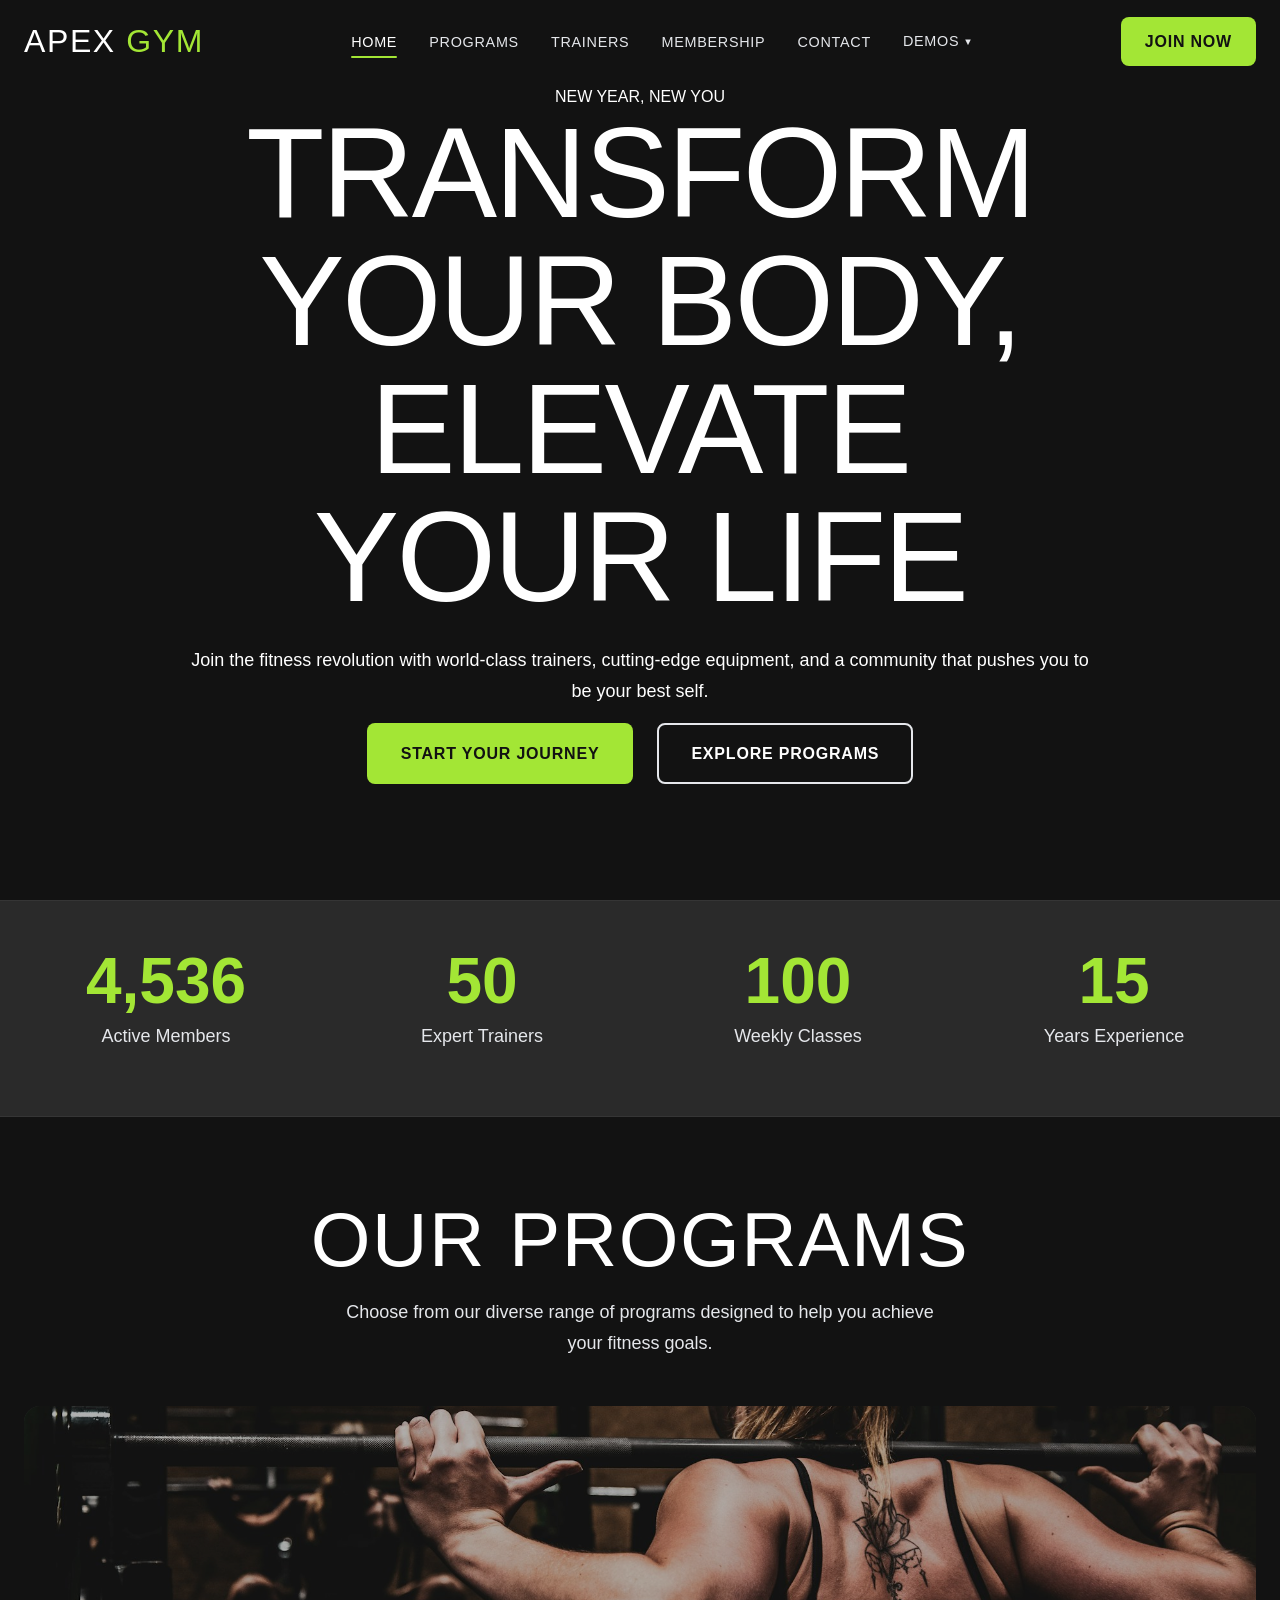
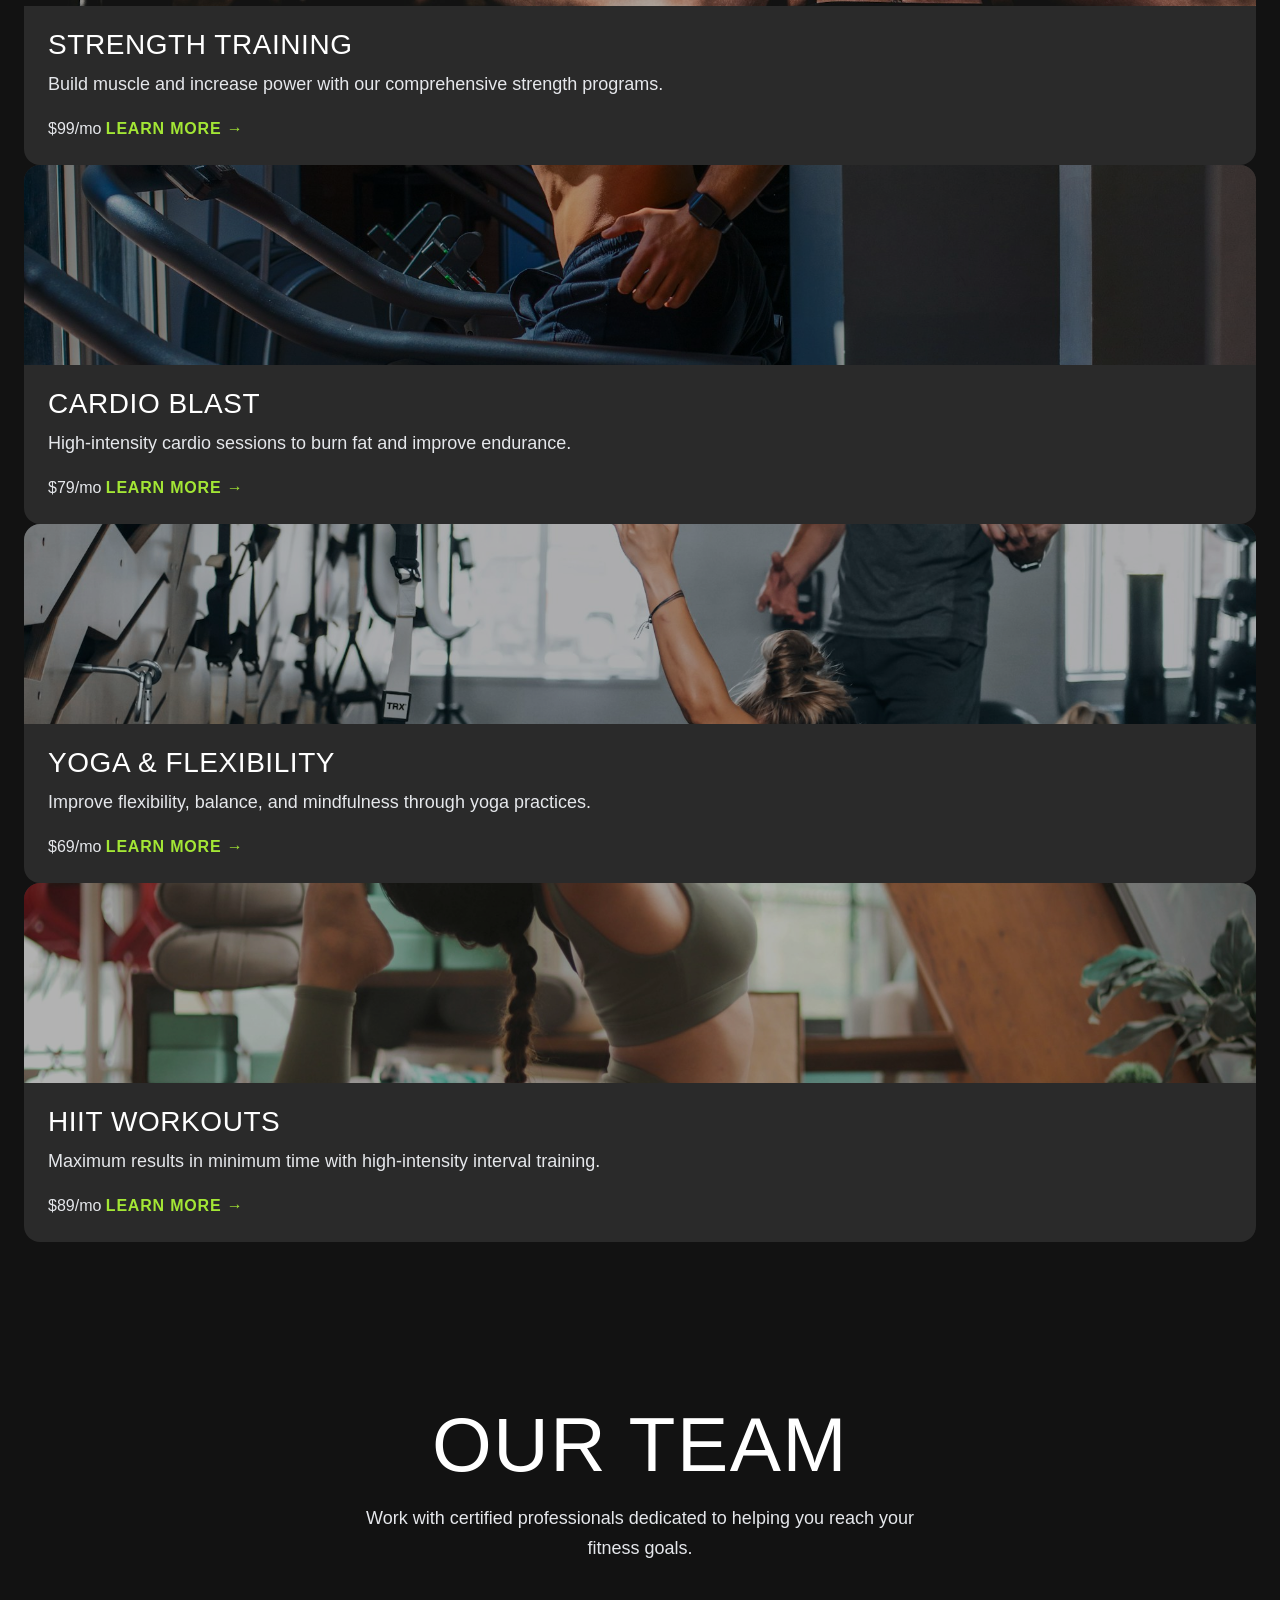
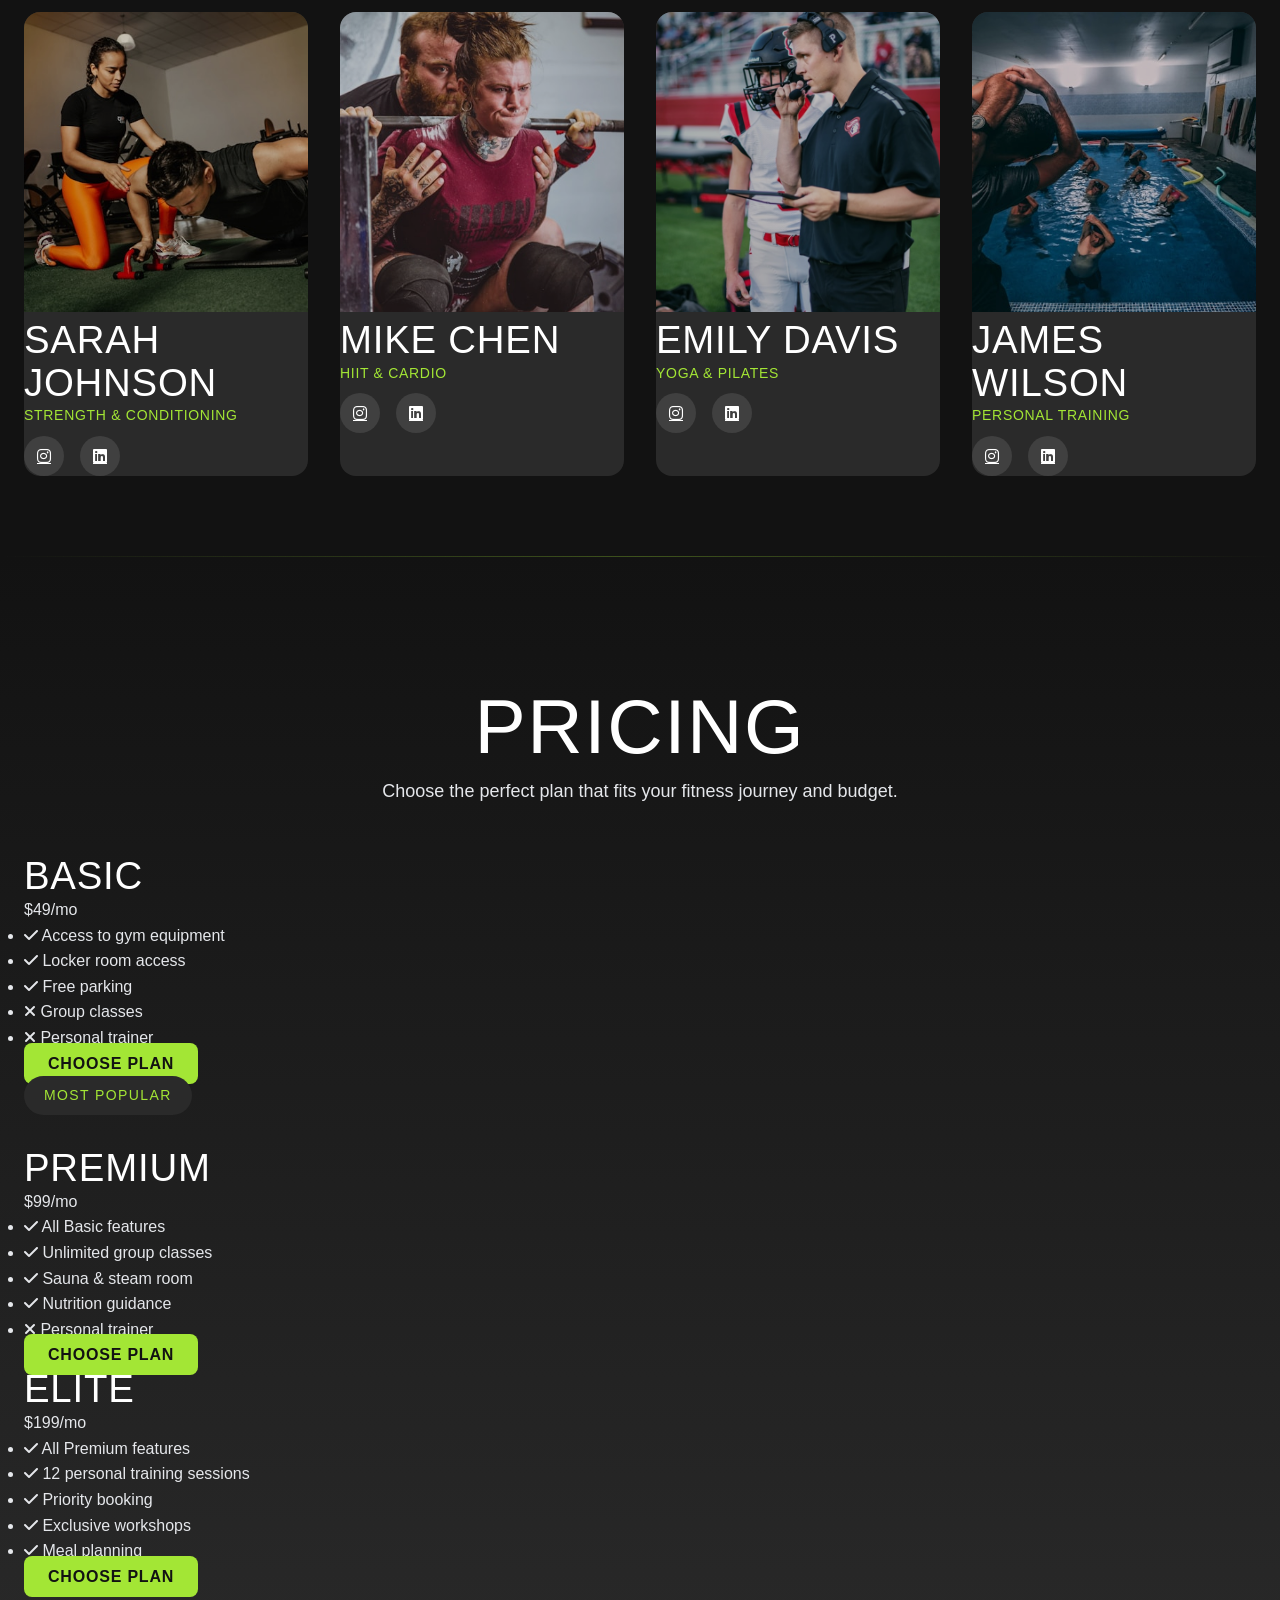
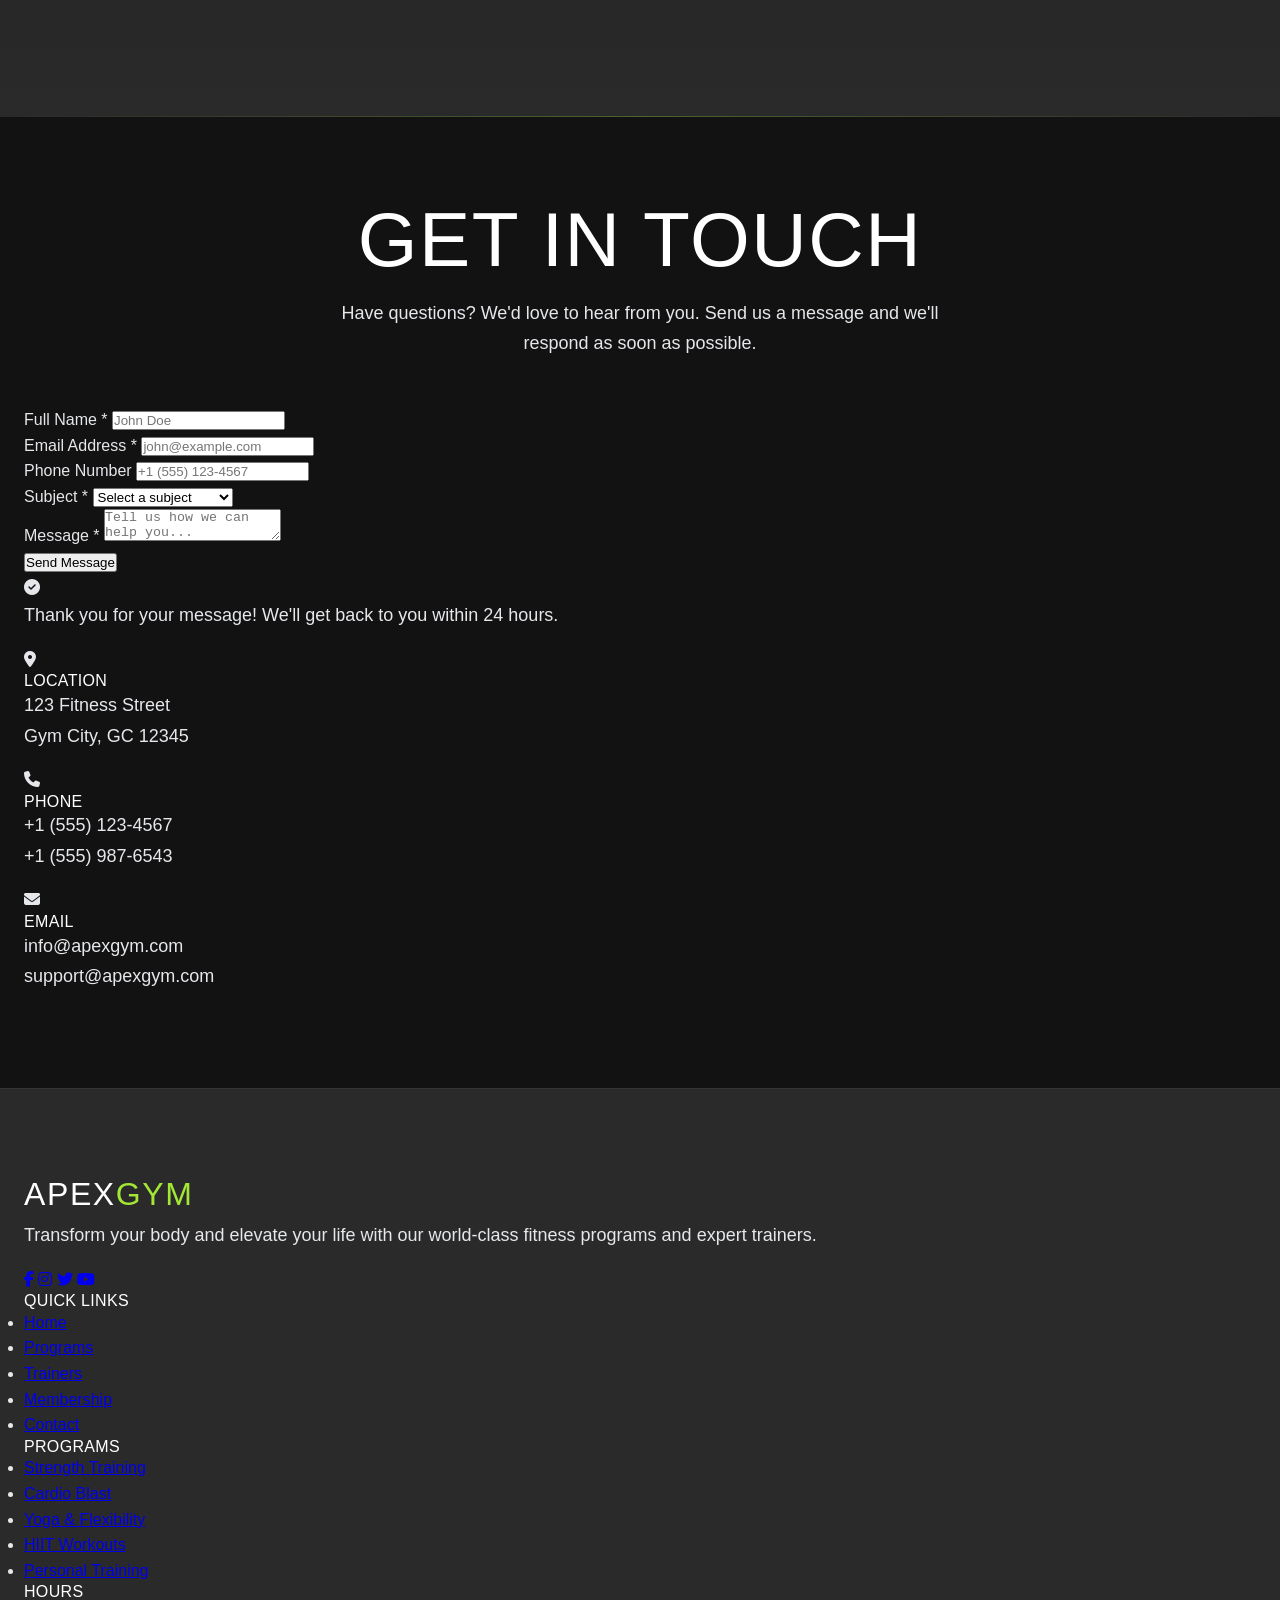
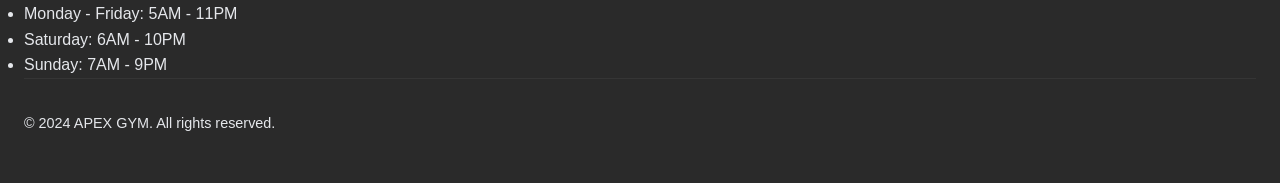
==== demos/v2.html @ 938b1e1d "first commit" ====
<!DOCTYPE html>
<html lang="en">
<head>
    <meta charset="UTF-8">
    <meta name="viewport" content="width=device-width, initial-scale=1.0">
    <title>APEX GYM | Modern Editorial Redesign</title>
    <meta name="description" content="Demo V2 - Complete visual and functional overhaul with modern design, responsive layout, and contact form.">
    <meta name="theme-color" content="#0A0A0A">
    <link rel="preconnect" href="https://fonts.googleapis.com">
    <link rel="preconnect" href="https://fonts.gstatic.com" crossorigin>
    <link href="https://fonts.googleapis.com/css2?family=Poppins:wght@300;400;500;600;700;800&family=Inter:wght@300;400;500;600;700&display=swap" rel="stylesheet">
    <!-- Font Awesome Icons -->
    <link rel="stylesheet" href="https://cdnjs.cloudflare.com/ajax/libs/font-awesome/6.4.0/css/all.min.css">
    <!-- Preload critical CSS -->
    <link rel="preload" href="../css/globals.css" as="style">
    <link rel="preload" href="../css/layout.css" as="style">
    <link rel="preload" href="css/v2.css" as="style">
    <!-- CSS -->
    <link rel="stylesheet" href="../css/globals.css">
    <link rel="stylesheet" href="../css/animations.css">
    <link rel="stylesheet" href="../css/layout.css">
    <link rel="stylesheet" href="../css/hero.css">
    <link rel="stylesheet" href="../css/stats.css">
    <link rel="stylesheet" href="../css/programs.css">
    <link rel="stylesheet" href="../css/membership.css">
    <link rel="stylesheet" href="../css/trainers.css">
    <link rel="stylesheet" href="../css/testimonials.css">
    <link rel="stylesheet" href="../css/transformation.css">
    <link rel="stylesheet" href="../css/schedule.css">
    <link rel="stylesheet" href="../css/faq.css">
    <link rel="stylesheet" href="../css/gallery.css">
    <link rel="stylesheet" href="../css/cta.css">
    <link rel="stylesheet" href="css/v2.css">
    <link rel="icon" type="image/x-icon" href="../images/favicon.ico">
</head>
<body data-theme="v2">
    <!-- Navigation -->
    <nav class="navbar">
        <div class="container">
            <a href="../index.html" class="logo">APEX <span>GYM</span></a>
            <ul class="nav-links">
                <li><a href="#home" class="active">Home</a></li>
                <li><a href="#programs">Programs</a></li>
                <li><a href="#trainers">Trainers</a></li>
                <li><a href="#membership">Membership</a></li>
                <li><a href="#contact">Contact</a></li>
                <li class="dropdown">
                    <a href="#" class="dropdown-toggle">Demos <span class="arrow">▼</span></a>
                    <div class="dropdown-menu">
                        <a href="../index.html">Demo V1 <small>Default Dark</small></a>
                        <a href="v2.html">Demo V2 <small>Minimal Editorial</small></a>
                        <a href="v3.html">Demo V3 <small>Teal Wellness</small></a>
                        <a href="v4.html">Demo V4 <small>Magazine Layout</small></a>
                    </div>
                </li>
            </ul>
            <a href="#membership" class="cta-button">Join Now</a>
            <button class="hamburger" aria-label="Toggle menu">
                <span></span>
                <span></span>
                <span></span>
            </button>
        </div>
    </nav>

    <!-- Mobile Overlay Menu -->
    <div class="mobile-menu">
        <div class="mobile-menu-content">
            <a href="../index.html" class="logo">APEX <span>GYM</span></a>
            <ul>
                <li><a href="#home">Home</a></li>
                <li><a href="#programs">Programs</a></li>
                <li><a href="#trainers">Trainers</a></li>
                <li><a href="#membership">Membership</a></li>
                <li><a href="#contact">Contact</a></li>
                <li><a href="../index.html">Demo V1</a></li>
                <li><a href="v3.html">Demo V3</a></li>
                <li><a href="v4.html">Demo V4</a></li>
            </ul>
            <a href="#membership" class="cta-button">Join Now</a>
        </div>
    </div>

    <main>
        <!-- Hero Section -->
        <section id="home" class="hero section-padding" data-theme="v2">
            <div class="container">
                <div class="hero-content" data-theme="v2">
                    <span class="hero-badge">NEW YEAR, NEW YOU</span>
                    <h1 class="hero-title" data-theme="v2">Transform Your Body,<br>Elevate Your Life</h1>
                    <p>Join the fitness revolution with world-class trainers, cutting-edge equipment, and a community that pushes you to be your best self.</p>
                    <div class="hero-cta">
                        <a href="#membership" class="btn btn-primary">Start Your Journey</a>
                        <a href="#programs" class="btn btn-secondary">Explore Programs</a>
                    </div>
                </div>
            </div>
        </section>

        <!-- Stats Section -->
        <section class="stats section-padding" data-theme="v2">
            <div class="container">
                <div class="stats-grid" data-theme="v2">
                    <div class="stat-card" data-theme="v2">
                        <div class="stat-number" data-theme="v2" data-count="5000">0</div>
                        <p>Active Members</p>
                    </div>
                    <div class="stat-card" data-theme="v2">
                        <div class="stat-number" data-theme="v2" data-count="50">0</div>
                        <p>Expert Trainers</p>
                    </div>
                    <div class="stat-card" data-theme="v2">
                        <div class="stat-number" data-theme="v2" data-count="100">0</div>
                        <p>Weekly Classes</p>
                    </div>
                    <div class="stat-card" data-theme="v2">
                        <div class="stat-number" data-theme="v2" data-count="15">0</div>
                        <p>Years Experience</p>
                    </div>
                </div>
            </div>
        </section>

        <!-- Programs Section -->
        <section id="programs" class="programs section-padding">
            <div class="container">
                <h2 class="section-title reveal">OUR PROGRAMS</h2>
                <p class="section-subtitle reveal">Choose from our diverse range of programs designed to help you achieve your fitness goals.</p>
                <div class="programs-grid grid-4">
                    <div class="program-card" data-theme="v2">
                        <img src="../images/programs/program-1.jpg" alt="Strength Training" class="program-image" data-theme="v2" loading="lazy">
                        <div class="program-content" data-theme="v2">
                            <h3 class="program-title" data-theme="v2">Strength Training</h3>
                            <p>Build muscle and increase power with our comprehensive strength programs.</p>
                            <span class="program-price" data-theme="v2">$99/mo</span>
                            <a href="#" class="program-cta">Learn More →</a>
                        </div>
                    </div>
                    <div class="program-card" data-theme="v2">
                        <img src="../images/programs/program-2.jpg" alt="Cardio Blast" class="program-image" data-theme="v2" loading="lazy">
                        <div class="program-content" data-theme="v2">
                            <h3 class="program-title" data-theme="v2">Cardio Blast</h3>
                            <p>High-intensity cardio sessions to burn fat and improve endurance.</p>
                            <span class="program-price" data-theme="v2">$79/mo</span>
                            <a href="#" class="program-cta">Learn More →</a>
                        </div>
                    </div>
                    <div class="program-card" data-theme="v2">
                        <img src="../images/programs/program-3.jpg" alt="Yoga & Flexibility" class="program-image" data-theme="v2" loading="lazy">
                        <div class="program-content" data-theme="v2">
                            <h3 class="program-title" data-theme="v2">Yoga & Flexibility</h3>
                            <p>Improve flexibility, balance, and mindfulness through yoga practices.</p>
                            <span class="program-price" data-theme="v2">$69/mo</span>
                            <a href="#" class="program-cta">Learn More →</a>
                        </div>
                    </div>
                    <div class="program-card" data-theme="v2">
                        <img src="../images/programs/program-4.jpg" alt="HIIT Workouts" class="program-image" data-theme="v2" loading="lazy">
                        <div class="program-content" data-theme="v2">
                            <h3 class="program-title" data-theme="v2">HIIT Workouts</h3>
                            <p>Maximum results in minimum time with high-intensity interval training.</p>
                            <span class="program-price" data-theme="v2">$89/mo</span>
                            <a href="#" class="program-cta">Learn More →</a>
                        </div>
                    </div>
                </div>
            </div>
        </section>

        <!-- Trainers Section -->
        <section id="trainers" class="trainers section-padding">
            <div class="container">
                <h2 class="section-title reveal">OUR TEAM</h2>
                <p class="section-subtitle reveal">Work with certified professionals dedicated to helping you reach your fitness goals.</p>
                <div class="trainers-grid grid-4">
                    <div class="trainer-card">
                        <img src="../images/trainers/trainer-1.jpg" alt="Sarah Johnson" class="trainer-image" loading="lazy">
                        <div class="trainer-info">
                            <h3>Sarah Johnson</h3>
                            <p class="trainer-specialty">Strength & Conditioning</p>
                            <div class="trainer-social">
                                <a href="#" aria-label="Instagram"><i class="fab fa-instagram"></i></a>
                                <a href="#" aria-label="LinkedIn"><i class="fab fa-linkedin"></i></a>
                            </div>
                        </div>
                    </div>
                    <div class="trainer-card">
                        <img src="../images/trainers/trainer-2.jpg" alt="Mike Chen" class="trainer-image" loading="lazy">
                        <div class="trainer-info">
                            <h3>Mike Chen</h3>
                            <p class="trainer-specialty">HIIT & Cardio</p>
                            <div class="trainer-social">
                                <a href="#" aria-label="Instagram"><i class="fab fa-instagram"></i></a>
                                <a href="#" aria-label="LinkedIn"><i class="fab fa-linkedin"></i></a>
                            </div>
                        </div>
                    </div>
                    <div class="trainer-card">
                        <img src="../images/trainers/trainer-3.jpg" alt="Emily Davis" class="trainer-image" loading="lazy">
                        <div class="trainer-info">
                            <h3>Emily Davis</h3>
                            <p class="trainer-specialty">Yoga & Pilates</p>
                            <div class="trainer-social">
                                <a href="#" aria-label="Instagram"><i class="fab fa-instagram"></i></a>
                                <a href="#" aria-label="LinkedIn"><i class="fab fa-linkedin"></i></a>
                            </div>
                        </div>
                    </div>
                    <div class="trainer-card">
                        <img src="../images/trainers/trainer-4.jpg" alt="James Wilson" class="trainer-image" loading="lazy">
                        <div class="trainer-info">
                            <h3>James Wilson</h3>
                            <p class="trainer-specialty">Personal Training</p>
                            <div class="trainer-social">
                                <a href="#" aria-label="Instagram"><i class="fab fa-instagram"></i></a>
                                <a href="#" aria-label="LinkedIn"><i class="fab fa-linkedin"></i></a>
                            </div>
                        </div>
                    </div>
                </div>
            </div>
        </section>

        <!-- Membership Section -->
        <section id="membership" class="membership section-padding">
            <div class="container">
                <h2 class="section-title reveal">PRICING</h2>
                <p class="section-subtitle reveal">Choose the perfect plan that fits your fitness journey and budget.</p>
                <div class="membership-grid grid-3">
                    <div class="membership-card">
                        <h3>Basic</h3>
                        <div class="price">$49<span>/mo</span></div>
                        <ul class="features">
                            <li><i class="fas fa-check"></i> Access to gym equipment</li>
                            <li><i class="fas fa-check"></i> Locker room access</li>
                            <li><i class="fas fa-check"></i> Free parking</li>
                            <li><i class="fas fa-times"></i> Group classes</li>
                            <li><i class="fas fa-times"></i> Personal trainer</li>
                        </ul>
                        <a href="#" class="cta-button">Choose Plan</a>
                    </div>
                    <div class="membership-card featured">
                        <div class="badge">Most Popular</div>
                        <h3>Premium</h3>
                        <div class="price">$99<span>/mo</span></div>
                        <ul class="features">
                            <li><i class="fas fa-check"></i> All Basic features</li>
                            <li><i class="fas fa-check"></i> Unlimited group classes</li>
                            <li><i class="fas fa-check"></i> Sauna & steam room</li>
                            <li><i class="fas fa-check"></i> Nutrition guidance</li>
                            <li><i class="fas fa-times"></i> Personal trainer</li>
                        </ul>
                        <a href="#" class="cta-button primary">Choose Plan</a>
                    </div>
                    <div class="membership-card">
                        <h3>Elite</h3>
                        <div class="price">$199<span>/mo</span></div>
                        <ul class="features">
                            <li><i class="fas fa-check"></i> All Premium features</li>
                            <li><i class="fas fa-check"></i> 12 personal training sessions</li>
                            <li><i class="fas fa-check"></i> Priority booking</li>
                            <li><i class="fas fa-check"></i> Exclusive workshops</li>
                            <li><i class="fas fa-check"></i> Meal planning</li>
                        </ul>
                        <a href="#" class="cta-button">Choose Plan</a>
                    </div>
                </div>
            </div>
        </section>

        <!-- Contact Section -->
        <section id="contact" class="contact-section">
            <div class="container">
                <div class="contact-container">
                    <h2 class="section-title reveal">GET IN TOUCH</h2>
                    <p class="section-subtitle reveal">Have questions? We'd love to hear from you. Send us a message and we'll respond as soon as possible.</p>
                    <form class="contact-form" id="contactForm">
                        <div class="form-group">
                            <label for="name" class="form-label">Full Name *</label>
                            <input type="text" id="name" name="name" class="form-input" placeholder="John Doe" required>
                        </div>
                        <div class="form-group">
                            <label for="email" class="form-label">Email Address *</label>
                            <input type="email" id="email" name="email" class="form-input" placeholder="john@example.com" required>
                        </div>
                        <div class="form-group">
                            <label for="phone" class="form-label">Phone Number</label>
                            <input type="tel" id="phone" name="phone" class="form-input" placeholder="+1 (555) 123-4567">
                        </div>
                        <div class="form-group">
                            <label for="subject" class="form-label">Subject *</label>
                            <select id="subject" name="subject" class="form-input" required>
                                <option value="">Select a subject</option>
                                <option value="membership">Membership Inquiry</option>
                                <option value="training">Personal Training</option>
                                <option value="classes">Group Classes</option>
                                <option value="general">General Question</option>
                            </select>
                        </div>
                        <div class="form-group">
                            <label for="message" class="form-label">Message *</label>
                            <textarea id="message" name="message" class="form-textarea" placeholder="Tell us how we can help you..." required></textarea>
                        </div>
                        <button type="submit" class="submit-btn">Send Message</button>
                        <div class="confirmation-message" id="confirmationMessage">
                            <i class="fas fa-check-circle"></i>
                            <p>Thank you for your message! We'll get back to you within 24 hours.</p>
                        </div>
                    </form>
                    <div class="contact-info">
                        <div class="contact-info-item">
                            <i class="fas fa-map-marker-alt contact-info-icon"></i>
                            <h4>Location</h4>
                            <p>123 Fitness Street<br>Gym City, GC 12345</p>
                        </div>
                        <div class="contact-info-item">
                            <i class="fas fa-phone contact-info-icon"></i>
                            <h4>Phone</h4>
                            <p>+1 (555) 123-4567<br>+1 (555) 987-6543</p>
                        </div>
                        <div class="contact-info-item">
                            <i class="fas fa-envelope contact-info-icon"></i>
                            <h4>Email</h4>
                            <p>info@apexgym.com<br>support@apexgym.com</p>
                        </div>
                    </div>
                </div>
            </div>
        </section>
    </main>

    <!-- Footer -->
    <footer class="footer">
        <div class="container">
            <div class="footer-content grid-4">
                <div class="footer-section">
                    <a href="#" class="logo">APEX<span>GYM</span></a>
                    <p>Transform your body and elevate your life with our world-class fitness programs and expert trainers.</p>
                    <div class="social-links">
                        <a href="#" aria-label="Facebook"><i class="fab fa-facebook-f"></i></a>
                        <a href="#" aria-label="Instagram"><i class="fab fa-instagram"></i></a>
                        <a href="#" aria-label="Twitter"><i class="fab fa-twitter"></i></a>
                        <a href="#" aria-label="YouTube"><i class="fab fa-youtube"></i></a>
                    </div>
                </div>
                <div class="footer-section">
                    <h4>Quick Links</h4>
                    <ul>
                        <li><a href="#home">Home</a></li>
                        <li><a href="#programs">Programs</a></li>
                        <li><a href="#trainers">Trainers</a></li>
                        <li><a href="#membership">Membership</a></li>
                        <li><a href="#contact">Contact</a></li>
                    </ul>
                </div>
                <div class="footer-section">
                    <h4>Programs</h4>
                    <ul>
                        <li><a href="#">Strength Training</a></li>
                        <li><a href="#">Cardio Blast</a></li>
                        <li><a href="#">Yoga & Flexibility</a></li>
                        <li><a href="#">HIIT Workouts</a></li>
                        <li><a href="#">Personal Training</a></li>
                    </ul>
                </div>
                <div class="footer-section">
                    <h4>Hours</h4>
                    <ul>
                        <li>Monday - Friday: 5AM - 11PM</li>
                        <li>Saturday: 6AM - 10PM</li>
                        <li>Sunday: 7AM - 9PM</li>
                    </ul>
                </div>
            </div>
            <div class="footer-bottom">
                <p>&copy; 2024 APEX GYM. All rights reserved.</p>
            </div>
        </div>
    </footer>

    <!-- JavaScript -->
    <script src="../js/main.js"></script>
    <script src="../js/navbar.js"></script>
    <script src="../js/countup.js"></script>
    <script src="../js/observer.js"></script>
    <script src="js/v2.js"></script>
</body>
</html>
---- css/globals.css ----
/* CSS Reset & Base Styles */
*,
*::before,
*::after {
    margin: 0;
    padding: 0;
    box-sizing: border-box;
}

html {
    scroll-behavior: smooth;
    font-size: 16px;
}

body {
    font-family: 'DM Sans', sans-serif;
    font-weight: 400;
    line-height: 1.6;
    color: var(--color-soft-gray);
    background-color: var(--color-matte-black);
    overflow-x: hidden;
    -webkit-font-smoothing: antialiased;
    -moz-osx-font-smoothing: grayscale;
}

/* CSS Variables */
:root {
    /* Color Palette */
    --color-matte-black: #121212;
    --color-graphite: #2A2A2A;
    --color-deep-teal: #0F766E;
    --color-aqua-mist: #99F6E4;
    --color-neon-lime: #A3E635;
    --color-soft-gray: #E5E7EB;
    --color-white: #FFFFFF;

    /* Typography */
    --font-display: 'Bebas Neue', sans-serif;
    --font-body: 'DM Sans', sans-serif;
    --font-label: 'Oswald', sans-serif;

    /* Spacing */
    --space-xs: 0.5rem;
    --space-sm: 1rem;
    --space-md: 2rem;
    --space-lg: 3rem;
    --space-xl: 5rem;
    --space-xxl: 8rem;

    /* Border Radius */
    --radius-sm: 4px;
    --radius-md: 8px;
    --radius-lg: 16px;
    --radius-xl: 32px;

    /* Shadows */
    --shadow-sm: 0 2px 8px rgba(0, 0, 0, 0.1);
    --shadow-md: 0 4px 16px rgba(0, 0, 0, 0.2);
    --shadow-lg: 0 8px 32px rgba(0, 0, 0, 0.3);
    --shadow-lime: 0 0 20px rgba(163, 230, 53, 0.3);

    /* Transitions */
    --transition-fast: 150ms cubic-bezier(0.4, 0, 0.2, 1);
    --transition-base: 300ms cubic-bezier(0.4, 0, 0.2, 1);
    --transition-slow: 500ms cubic-bezier(0.4, 0, 0.2, 1);

    /* Container */
    --container-max-width: 1440px;
    --container-padding: 1.5rem;
}

/* Container Utility */
.container {
    width: 100%;
    max-width: var(--container-max-width);
    margin: 0 auto;
    padding: 0 var(--container-padding);
}

/* Typography Scale */
h1, h2, h3, h4, h5, h6 {
    font-family: var(--font-display);
    font-weight: 400;
    line-height: 1.1;
    text-transform: uppercase;
    letter-spacing: 0.02em;
    color: var(--color-white);
}

h1 {
    font-size: clamp(3.5rem, 10vw, 9rem);
    letter-spacing: -0.02em;
}

h2 {
    font-size: clamp(2.5rem, 6vw, 5rem);
}

h3 {
    font-size: clamp(1.5rem, 3vw, 2.5rem);
}

p {
    font-size: clamp(1rem, 1.5vw, 1.125rem);
    line-height: 1.7;
    margin-bottom: 1rem;
}

.section-title {
    text-align: center;
    margin-bottom: var(--space-sm);
    position: relative;
}

.section-subtitle {
    text-align: center;
    color: var(--color-soft-gray);
    max-width: 600px;
    margin: 0 auto var(--space-lg);
    opacity: 0.9;
}

/* Utility Classes */
.text-center { text-align: center; }
.text-left { text-align: left; }
.text-right { text-align: right; }

.flex { display: flex; }
.flex-col { flex-direction: column; }
.items-center { align-items: center; }
.justify-center { justify-content: center; }
.justify-between { justify-content: space-between; }
.gap-sm { gap: var(--space-sm); }
.gap-md { gap: var(--space-md); }
.gap-lg { gap: var(--space-lg); }

.grid { display: grid; }
.grid-cols-2 { grid-template-columns: repeat(2, 1fr); }
.grid-cols-3 { grid-template-columns: repeat(3, 1fr); }
.grid-cols-4 { grid-template-columns: repeat(4, 1fr); }

.mt-sm { margin-top: var(--space-sm); }
.mt-md { margin-top: var(--space-md); }
.mt-lg { margin-top: var(--space-lg); }
.mb-sm { margin-bottom: var(--space-sm); }
.mb-md { margin-bottom: var(--space-md); }
.mb-lg { margin-bottom: var(--space-lg); }

.visually-hidden {
    position: absolute;
    width: 1px;
    height: 1px;
    padding: 0;
    margin: -1px;
    overflow: hidden;
    clip: rect(0, 0, 0, 0);
    white-space: nowrap;
    border: 0;
}

/* Button Base */
.btn {
    display: inline-flex;
    align-items: center;
    justify-content: center;
    padding: 1rem 2rem;
    border-radius: var(--radius-md);
    font-family: var(--font-label);
    font-weight: 600;
    text-transform: uppercase;
    letter-spacing: 0.05em;
    text-decoration: none;
    transition: all var(--transition-base);
    cursor: pointer;
    border: 2px solid transparent;
    outline: none;
    position: relative;
    overflow: hidden;
}

.btn-primary {
    background-color: var(--color-neon-lime);
    color: var(--color-matte-black);
}

.btn-primary:hover {
    background-color: var(--color-white);
    transform: translateY(-2px);
    box-shadow: var(--shadow-lime);
}

.btn-secondary {
    background-color: transparent;
    color: var(--color-white);
    border-color: var(--color-soft-gray);
}

.btn-secondary:hover {
    border-color: var(--color-neon-lime);
    color: var(--color-neon-lime);
    transform: translateY(-2px);
}

.btn-outline {
    background-color: transparent;
    color: var(--color-white);
    border-color: var(--color-soft-gray);
}

.btn-outline:hover {
    border-color: var(--color-neon-lime);
    color: var(--color-neon-lime);
}

.btn-large {
    padding: 1.25rem 3rem;
    font-size: 1.125rem;
}

/* Section Base */
section {
    padding: var(--space-xl) 0;
    position: relative;
}

/* Reveal Animation Base */
.reveal {
    opacity: 0;
    transform: translateY(40px);
    transition: opacity var(--transition-slow), transform var(--transition-slow);
}

.reveal.visible {
    opacity: 1;
    transform: translateY(0);
}

.reveal.from-left {
    transform: translateX(-40px);
}

.reveal.from-right {
    transform: translateX(40px);
}

.reveal.scale {
    transform: scale(0.9);
}

.reveal.scale.visible {
    transform: scale(1);
}

/* Stagger Children */
.stagger > * {
    opacity: 0;
    transform: translateY(20px);
    transition: opacity var(--transition-base), transform var(--transition-base);
}

.stagger.visible > * {
    opacity: 1;
    transform: translateY(0);
}

.stagger.visible > *:nth-child(1) { transition-delay: 0ms; }
.stagger.visible > *:nth-child(2) { transition-delay: 100ms; }
.stagger.visible > *:nth-child(3) { transition-delay: 200ms; }
.stagger.visible > *:nth-child(4) { transition-delay: 300ms; }
.stagger.visible > *:nth-child(5) { transition-delay: 400ms; }
.stagger.visible > *:nth-child(6) { transition-delay: 500ms; }

/* Responsive Breakpoints */
@media (max-width: 1024px) {
    :root {
        --space-xl: 4rem;
        --space-xxl: 6rem;
    }
    .grid-cols-4 {
        grid-template-columns: repeat(2, 1fr);
    }
}

@media (max-width: 768px) {
    :root {
        --space-xl: 3rem;
        --space-xxl: 4rem;
        --container-padding: 1rem;
    }
    h1 {
        font-size: clamp(2.5rem, 8vw, 4rem);
    }
    h2 {
        font-size: clamp(2rem, 6vw, 3rem);
    }
    .grid-cols-2,
    .grid-cols-3,
    .grid-cols-4 {
        grid-template-columns: 1fr;
    }
    .btn {
        padding: 0.875rem 1.5rem;
    }
}

@media (max-width: 480px) {
    :root {
        --space-xl: 2rem;
    }
    h1 {
        font-size: clamp(2rem, 7vw, 3rem);
    }
}
---- css/layout.css ----
/* Navbar */
.navbar {
    position: fixed;
    top: 0;
    left: 0;
    width: 100%;
    z-index: 1000;
    padding: 1rem 0;
    transition: all var(--transition-base);
    background-color: transparent;
}

.navbar.scrolled {
    background-color: rgba(42, 42, 42, 0.95);
    backdrop-filter: blur(10px);
    padding: 0.75rem 0;
    box-shadow: var(--shadow-md);
}

.navbar .container {
    display: flex;
    align-items: center;
    justify-content: space-between;
}

/* Logo */
.logo {
    font-family: var(--font-display);
    font-size: 2rem;
    color: var(--color-white);
    text-decoration: none;
    letter-spacing: 0.05em;
}

.logo span {
    color: var(--color-neon-lime);
}

/* Navigation Links */
.nav-links {
    display: flex;
    list-style: none;
    gap: 2rem;
    align-items: center;
}

.nav-links a {
    color: var(--color-soft-gray);
    text-decoration: none;
    font-family: var(--font-label);
    font-weight: 500;
    text-transform: uppercase;
    letter-spacing: 0.05em;
    font-size: 0.9rem;
    padding: 0.5rem 0;
    position: relative;
    transition: color var(--transition-fast);
}

.nav-links a:hover,
.nav-links a.active {
    color: var(--color-white);
}

.nav-links a.active::after {
    content: '';
    position: absolute;
    bottom: 0;
    left: 0;
    width: 100%;
    height: 2px;
    background-color: var(--color-neon-lime);
    border-radius: 2px;
}

/* Dropdown */
.dropdown {
    position: relative;
}

.dropdown-toggle {
    display: flex;
    align-items: center;
    gap: 0.25rem;
}

.dropdown-toggle .arrow {
    font-size: 0.6rem;
    transition: transform var(--transition-fast);
}

.dropdown:hover .dropdown-toggle .arrow {
    transform: rotate(180deg);
}

.dropdown-menu {
    position: absolute;
    top: 100%;
    left: 50%;
    transform: translateX(-50%) translateY(10px);
    background-color: var(--color-graphite);
    border-radius: var(--radius-md);
    padding: 0.75rem 0;
    min-width: 220px;
    opacity: 0;
    visibility: hidden;
    transition: all var(--transition-base);
    box-shadow: var(--shadow-lg);
    z-index: 1001;
}

.dropdown:hover .dropdown-menu {
    opacity: 1;
    visibility: visible;
    transform: translateX(-50%) translateY(0);
}

.dropdown-menu a {
    display: block;
    padding: 0.75rem 1.5rem;
    color: var(--color-soft-gray);
    text-decoration: none;
    font-family: var(--font-body);
    text-transform: none;
    font-size: 0.95rem;
    transition: background-color var(--transition-fast), color var(--transition-fast);
}

.dropdown-menu a:hover {
    background-color: rgba(255, 255, 255, 0.05);
    color: var(--color-white);
}

.dropdown-menu a small {
    display: block;
    font-size: 0.8rem;
    color: var(--color-aqua-mist);
    margin-top: 0.25rem;
}

/* CTA Button in Nav */
.cta-button {
    background-color: var(--color-neon-lime);
    color: var(--color-matte-black);
    padding: 0.75rem 1.5rem;
    border-radius: var(--radius-md);
    font-family: var(--font-label);
    font-weight: 600;
    text-transform: uppercase;
    letter-spacing: 0.05em;
    text-decoration: none;
    transition: all var(--transition-base);
}

.cta-button:hover {
    background-color: var(--color-white);
    transform: translateY(-2px);
    box-shadow: var(--shadow-lime);
}

/* Hamburger */
.hamburger {
    display: none;
    flex-direction: column;
    justify-content: space-between;
    width: 30px;
    height: 20px;
    background: transparent;
    border: none;
    cursor: pointer;
    padding: 0;
    z-index: 1002;
}

.hamburger span {
    display: block;
    width: 100%;
    height: 2px;
    background-color: var(--color-white);
    transition: all var(--transition-base);
    border-radius: 2px;
}

.hamburger.active span:nth-child(1) {
    transform: rotate(45deg) translate(5px, 5px);
}

.hamburger.active span:nth-child(2) {
    opacity: 0;
}

.hamburger.active span:nth-child(3) {
    transform: rotate(-45deg) translate(7px, -6px);
}

/* Mobile Menu Overlay */
.mobile-menu {
    position: fixed;
    top: 0;
    left: 0;
    width: 100%;
    height: 100%;
    background-color: var(--color-matte-black);
    z-index: 999;
    display: flex;
    align-items: center;
    justify-content: center;
    opacity: 0;
    visibility: hidden;
    transition: opacity var(--transition-base), visibility var(--transition-base);
}

.mobile-menu.active {
    opacity: 1;
    visibility: visible;
}

.mobile-menu-content {
    text-align: center;
    padding: 2rem;
    max-width: 400px;
    width: 100%;
}

.mobile-menu-content .logo {
    font-size: 2.5rem;
    margin-bottom: 2rem;
}

.mobile-menu-content ul {
    list-style: none;
    margin-bottom: 2rem;
}

.mobile-menu-content li {
    margin-bottom: 1rem;
}

.mobile-menu-content a {
    color: var(--color-soft-gray);
    text-decoration: none;
    font-family: var(--font-label);
    font-size: 1.25rem;
    text-transform: uppercase;
    letter-spacing: 0.05em;
    transition: color var(--transition-fast);
}

.mobile-menu-content a:hover {
    color: var(--color-neon-lime);
}

.mobile-menu-content .cta-button {
    margin-top: 1rem;
}

/* Footer */
.footer {
    background-color: var(--color-graphite);
    padding: var(--space-xl) 0 var(--space-md);
    border-top: 1px solid rgba(255, 255, 255, 0.05);
}

.footer-grid {
    display: grid;
    grid-template-columns: repeat(4, 1fr);
    gap: 3rem;
    margin-bottom: var(--space-xl);
}

.footer-col h3 {
    font-family: var(--font-label);
    font-size: 1.125rem;
    color: var(--color-white);
    margin-bottom: 1.5rem;
    text-transform: uppercase;
    letter-spacing: 0.05em;
}

.footer-col ul {
    list-style: none;
}

.footer-col li {
    margin-bottom: 0.75rem;
}

.footer-col a {
    color: var(--color-soft-gray);
    text-decoration: none;
    transition: color var(--transition-fast);
}

.footer-col a:hover {
    color: var(--color-neon-lime);
}

.footer-col address,
.footer-col p {
    color: var(--color-soft-gray);
    font-style: normal;
    line-height: 1.6;
    margin-bottom: 1rem;
}

.footer-col .map-link {
    color: var(--color-aqua-mist);
    text-decoration: underline;
}

.tagline {
    color: var(--color-soft-gray);
    margin: 0.5rem 0 1.5rem;
    font-size: 0.95rem;
}

.social {
    display: flex;
    gap: 1rem;
    margin-top: 1.5rem;
}

.social a {
    display: inline-flex;
    align-items: center;
    justify-content: center;
    width: 40px;
    height: 40px;
    border-radius: 50%;
    background-color: rgba(255, 255, 255, 0.05);
    color: var(--color-white);
    transition: all var(--transition-fast);
}

.social a:hover {
    background-color: var(--color-neon-lime);
    color: var(--color-matte-black);
    transform: translateY(-3px);
}

.social a svg {
    width: 20px;
    height: 20px;
    fill: none;
    stroke: currentColor;
}

.footer-bottom {
    border-top: 1px solid rgba(255, 255, 255, 0.05);
    padding-top: var(--space-md);
    display: flex;
    justify-content: space-between;
    align-items: center;
    flex-wrap: wrap;
    gap: 1rem;
}

.footer-bottom p {
    color: var(--color-soft-gray);
    font-size: 0.9rem;
}

.footer-bottom a {
    color: var(--color-soft-gray);
    text-decoration: none;
    margin-left: 1.5rem;
    transition: color var(--transition-fast);
}

.footer-bottom a:hover {
    color: var(--color-neon-lime);
}

/* Responsive */
@media (max-width: 1024px) {
    .footer-grid {
        grid-template-columns: repeat(2, 1fr);
        gap: 2rem;
    }
}

@media (max-width: 768px) {
    .nav-links {
        display: none;
    }

    .hamburger {
        display: flex;
    }

    .cta-button {
        display: none;
    }

    .footer-grid {
        grid-template-columns: 1fr;
        gap: 2.5rem;
    }

    .footer-bottom {
        flex-direction: column;
        text-align: center;
        gap: 1rem;
    }

    .footer-bottom a {
        margin: 0 0.75rem;
    }

    .social a {
        width: 36px;
        height: 36px;
    }

    .social a svg {
        width: 18px;
        height: 18px;
    }
}

@media (max-width: 480px) {
    .logo {
        font-size: 1.75rem;
    }

    .dropdown-menu {
        min-width: 180px;
    }
}

/* Why Choose Us Section - Revamped */
.why {
    position: relative;
    padding: var(--space-xl) 0;
    overflow: hidden;
}

.why-background {
    position: absolute;
    top: 0;
    left: 0;
    width: 100%;
    height: 100%;
    z-index: -1;
}

.why-overlay {
    position: absolute;
    top: 0;
    left: 0;
    width: 100%;
    height: 100%;
    background: linear-gradient(to right, rgba(18, 18, 18, 0.85) 0%, rgba(42, 42, 42, 0.75) 100%);
    z-index: 1;
}

.why-image {
    position: absolute;
    top: 0;
    left: 0;
    width: 100%;
    height: 100%;
    object-fit: cover;
    z-index: 0;
}

.why-image img {
    width: 100%;
    height: 100%;
    object-fit: cover;
    opacity: 0.6;
}

.why-content {
    position: relative;
    z-index: 2;
}

.usp-cards-grid {
    display: grid;
    grid-template-columns: repeat(3, 1fr);
    gap: var(--space-md);
    margin-top: var(--space-lg);
}

.usp-card {
    background: rgba(255, 255, 255, 0.05);
    border: 1px solid rgba(255, 255, 255, 0.1);
    border-radius: 12px;
    padding: var(--space-md);
    transition: all var(--transition-base);
    backdrop-filter: blur(10px);
    display: flex;
    flex-direction: column;
    align-items: flex-start;
}

.usp-card:hover {
    transform: translateY(-8px) scale(1.02);
    box-shadow: 0 20px 40px rgba(0, 0, 0, 0.3);
    border-color: var(--color-neon-lime);
    background: rgba(255, 255, 255, 0.1);
}

.usp-icon {
    width: 48px;
    height: 48px;
    display: flex;
    align-items: center;
    justify-content: center;
    background: var(--color-deep-teal);
    border-radius: 10px;
    margin-bottom: var(--space-sm);
}

.usp-icon svg {
    width: 24px;
    height: 24px;
    color: var(--color-aqua-mist);
}

.usp-card h3 {
    font-family: var(--font-label);
    font-size: 1.25rem;
    color: var(--color-white);
    margin-bottom: 0.5rem;
    line-height: 1.3;
}

.usp-card p {
    color: var(--color-soft-gray);
    font-size: 0.95rem;
    line-height: 1.5;
    margin: 0;
}

/* About Us Section */
.about {
    background-color: var(--color-graphite);
    padding: var(--space-xl) 0;
}

.about-content {
    display: grid;
    grid-template-columns: 1fr 1fr;
    gap: var(--space-xl);
    align-items: center;
    margin-top: var(--space-lg);
}

.about-text {
    color: var(--color-soft-gray);
}

.about-text p {
    margin-bottom: var(--space-md);
    line-height: 1.6;
}

.about-features {
    list-style: none;
    margin: var(--space-md) 0;
}

.about-features li {
    padding: 0.75rem 0;
    border-bottom: 1px solid rgba(255, 255, 255, 0.05);
    display: flex;
    align-items: center;
    gap: 0.75rem;
}

.about-features li:last-child {
    border-bottom: none;
}

.about-features li::before {
    content: '✓';
    color: var(--color-neon-lime);
    font-weight: bold;
    font-size: 1.1rem;
}

.about-image img {
    width: 100%;
    height: auto;
    border-radius: var(--radius-lg);
    box-shadow: var(--shadow-lg);
}

/* Responsive adjustments for About Us */
@media (max-width: 1024px) {
    .about-content {
        gap: var(--space-lg);
    }
}

@media (max-width: 768px) {
    .about-content {
        grid-template-columns: 1fr;
        gap: var(--space-md);
    }

    .about-image {
        order: -1;
    }
}

/* Responsive adjustments */
@media (max-width: 1024px) {
    .usp-cards-grid {
        grid-template-columns: repeat(2, 1fr);
        gap: var(--space-sm);
    }
}

@media (max-width: 768px) {
    .usp-cards-grid {
        grid-template-columns: 1fr;
        gap: var(--space-sm);
    }

    .usp-card {
        padding: var(--space-sm);
    }

    .why {
        padding: var(--space-lg) 0;
    }
}
---- css/globals.css ----
/* CSS Reset & Base Styles */
*,
*::before,
*::after {
    margin: 0;
    padding: 0;
    box-sizing: border-box;
}

html {
    scroll-behavior: smooth;
    font-size: 16px;
}

body {
    font-family: 'DM Sans', sans-serif;
    font-weight: 400;
    line-height: 1.6;
    color: var(--color-soft-gray);
    background-color: var(--color-matte-black);
    overflow-x: hidden;
    -webkit-font-smoothing: antialiased;
    -moz-osx-font-smoothing: grayscale;
}

/* CSS Variables */
:root {
    /* Color Palette */
    --color-matte-black: #121212;
    --color-graphite: #2A2A2A;
    --color-deep-teal: #0F766E;
    --color-aqua-mist: #99F6E4;
    --color-neon-lime: #A3E635;
    --color-soft-gray: #E5E7EB;
    --color-white: #FFFFFF;

    /* Typography */
    --font-display: 'Bebas Neue', sans-serif;
    --font-body: 'DM Sans', sans-serif;
    --font-label: 'Oswald', sans-serif;

    /* Spacing */
    --space-xs: 0.5rem;
    --space-sm: 1rem;
    --space-md: 2rem;
    --space-lg: 3rem;
    --space-xl: 5rem;
    --space-xxl: 8rem;

    /* Border Radius */
    --radius-sm: 4px;
    --radius-md: 8px;
    --radius-lg: 16px;
    --radius-xl: 32px;

    /* Shadows */
    --shadow-sm: 0 2px 8px rgba(0, 0, 0, 0.1);
    --shadow-md: 0 4px 16px rgba(0, 0, 0, 0.2);
    --shadow-lg: 0 8px 32px rgba(0, 0, 0, 0.3);
    --shadow-lime: 0 0 20px rgba(163, 230, 53, 0.3);

    /* Transitions */
    --transition-fast: 150ms cubic-bezier(0.4, 0, 0.2, 1);
    --transition-base: 300ms cubic-bezier(0.4, 0, 0.2, 1);
    --transition-slow: 500ms cubic-bezier(0.4, 0, 0.2, 1);

    /* Container */
    --container-max-width: 1440px;
    --container-padding: 1.5rem;
}

/* Container Utility */
.container {
    width: 100%;
    max-width: var(--container-max-width);
    margin: 0 auto;
    padding: 0 var(--container-padding);
}

/* Typography Scale */
h1, h2, h3, h4, h5, h6 {
    font-family: var(--font-display);
    font-weight: 400;
    line-height: 1.1;
    text-transform: uppercase;
    letter-spacing: 0.02em;
    color: var(--color-white);
}

h1 {
    font-size: clamp(3.5rem, 10vw, 9rem);
    letter-spacing: -0.02em;
}

h2 {
    font-size: clamp(2.5rem, 6vw, 5rem);
}

h3 {
    font-size: clamp(1.5rem, 3vw, 2.5rem);
}

p {
    font-size: clamp(1rem, 1.5vw, 1.125rem);
    line-height: 1.7;
    margin-bottom: 1rem;
}

.section-title {
    text-align: center;
    margin-bottom: var(--space-sm);
    position: relative;
}

.section-subtitle {
    text-align: center;
    color: var(--color-soft-gray);
    max-width: 600px;
    margin: 0 auto var(--space-lg);
    opacity: 0.9;
}

/* Utility Classes */
.text-center { text-align: center; }
.text-left { text-align: left; }
.text-right { text-align: right; }

.flex { display: flex; }
.flex-col { flex-direction: column; }
.items-center { align-items: center; }
.justify-center { justify-content: center; }
.justify-between { justify-content: space-between; }
.gap-sm { gap: var(--space-sm); }
.gap-md { gap: var(--space-md); }
.gap-lg { gap: var(--space-lg); }

.grid { display: grid; }
.grid-cols-2 { grid-template-columns: repeat(2, 1fr); }
.grid-cols-3 { grid-template-columns: repeat(3, 1fr); }
.grid-cols-4 { grid-template-columns: repeat(4, 1fr); }

.mt-sm { margin-top: var(--space-sm); }
.mt-md { margin-top: var(--space-md); }
.mt-lg { margin-top: var(--space-lg); }
.mb-sm { margin-bottom: var(--space-sm); }
.mb-md { margin-bottom: var(--space-md); }
.mb-lg { margin-bottom: var(--space-lg); }

.visually-hidden {
    position: absolute;
    width: 1px;
    height: 1px;
    padding: 0;
    margin: -1px;
    overflow: hidden;
    clip: rect(0, 0, 0, 0);
    white-space: nowrap;
    border: 0;
}

/* Button Base */
.btn {
    display: inline-flex;
    align-items: center;
    justify-content: center;
    padding: 1rem 2rem;
    border-radius: var(--radius-md);
    font-family: var(--font-label);
    font-weight: 600;
    text-transform: uppercase;
    letter-spacing: 0.05em;
    text-decoration: none;
    transition: all var(--transition-base);
    cursor: pointer;
    border: 2px solid transparent;
    outline: none;
    position: relative;
    overflow: hidden;
}

.btn-primary {
    background-color: var(--color-neon-lime);
    color: var(--color-matte-black);
}

.btn-primary:hover {
    background-color: var(--color-white);
    transform: translateY(-2px);
    box-shadow: var(--shadow-lime);
}

.btn-secondary {
    background-color: transparent;
    color: var(--color-white);
    border-color: var(--color-soft-gray);
}

.btn-secondary:hover {
    border-color: var(--color-neon-lime);
    color: var(--color-neon-lime);
    transform: translateY(-2px);
}

.btn-outline {
    background-color: transparent;
    color: var(--color-white);
    border-color: var(--color-soft-gray);
}

.btn-outline:hover {
    border-color: var(--color-neon-lime);
    color: var(--color-neon-lime);
}

.btn-large {
    padding: 1.25rem 3rem;
    font-size: 1.125rem;
}

/* Section Base */
section {
    padding: var(--space-xl) 0;
    position: relative;
}

/* Reveal Animation Base */
.reveal {
    opacity: 0;
    transform: translateY(40px);
    transition: opacity var(--transition-slow), transform var(--transition-slow);
}

.reveal.visible {
    opacity: 1;
    transform: translateY(0);
}

.reveal.from-left {
    transform: translateX(-40px);
}

.reveal.from-right {
    transform: translateX(40px);
}

.reveal.scale {
    transform: scale(0.9);
}

.reveal.scale.visible {
    transform: scale(1);
}

/* Stagger Children */
.stagger > * {
    opacity: 0;
    transform: translateY(20px);
    transition: opacity var(--transition-base), transform var(--transition-base);
}

.stagger.visible > * {
    opacity: 1;
    transform: translateY(0);
}

.stagger.visible > *:nth-child(1) { transition-delay: 0ms; }
.stagger.visible > *:nth-child(2) { transition-delay: 100ms; }
.stagger.visible > *:nth-child(3) { transition-delay: 200ms; }
.stagger.visible > *:nth-child(4) { transition-delay: 300ms; }
.stagger.visible > *:nth-child(5) { transition-delay: 400ms; }
.stagger.visible > *:nth-child(6) { transition-delay: 500ms; }

/* Responsive Breakpoints */
@media (max-width: 1024px) {
    :root {
        --space-xl: 4rem;
        --space-xxl: 6rem;
    }
    .grid-cols-4 {
        grid-template-columns: repeat(2, 1fr);
    }
}

@media (max-width: 768px) {
    :root {
        --space-xl: 3rem;
        --space-xxl: 4rem;
        --container-padding: 1rem;
    }
    h1 {
        font-size: clamp(2.5rem, 8vw, 4rem);
    }
    h2 {
        font-size: clamp(2rem, 6vw, 3rem);
    }
    .grid-cols-2,
    .grid-cols-3,
    .grid-cols-4 {
        grid-template-columns: 1fr;
    }
    .btn {
        padding: 0.875rem 1.5rem;
    }
}

@media (max-width: 480px) {
    :root {
        --space-xl: 2rem;
    }
    h1 {
        font-size: clamp(2rem, 7vw, 3rem);
    }
}
---- css/animations.css ----
/* Keyframes for micro-interactions */

@keyframes fadeIn {
    from { opacity: 0; }
    to { opacity: 1; }
}

@keyframes fadeUp {
    from {
        opacity: 0;
        transform: translateY(20px);
    }
    to {
        opacity: 1;
        transform: translateY(0);
    }
}

@keyframes fadeDown {
    from {
        opacity: 0;
        transform: translateY(-20px);
    }
    to {
        opacity: 1;
        transform: translateY(0);
    }
}

@keyframes scaleIn {
    from {
        opacity: 0;
        transform: scale(0.9);
    }
    to {
        opacity: 1;
        transform: scale(1);
    }
}

@keyframes pulse {
    0% {
        box-shadow: 0 0 0 0 rgba(163, 230, 53, 0.7);
    }
    70% {
        box-shadow: 0 0 0 10px rgba(163, 230, 53, 0);
    }
    100% {
        box-shadow: 0 0 0 0 rgba(163, 230, 53, 0);
    }
}

@keyframes pulseSoft {
    0%, 100% {
        opacity: 1;
    }
    50% {
        opacity: 0.7;
    }
}

@keyframes bounce {
    0%, 20%, 50%, 80%, 100% {
        transform: translateY(0);
    }
    40% {
        transform: translateY(-10px);
    }
    60% {
        transform: translateY(-5px);
    }
}

@keyframes slideInLeft {
    from {
        opacity: 0;
        transform: translateX(-40px);
    }
    to {
        opacity: 1;
        transform: translateX(0);
    }
}

@keyframes slideInRight {
    from {
        opacity: 0;
        transform: translateX(40px);
    }
    to {
        opacity: 1;
        transform: translateX(0);
    }
}

@keyframes glow {
    0%, 100% {
        box-shadow: 0 0 10px rgba(163, 230, 53, 0.5);
    }
    50% {
        box-shadow: 0 0 20px rgba(163, 230, 53, 0.8);
    }
}

@keyframes float {
    0%, 100% {
        transform: translateY(0);
    }
    50% {
        transform: translateY(-10px);
    }
}

@keyframes spin {
    from {
        transform: rotate(0deg);
    }
    to {
        transform: rotate(360deg);
    }
}

@keyframes shimmer {
    0% {
        background-position: -200% center;
    }
    100% {
        background-position: 200% center;
    }
}

@keyframes ripple {
    0% {
        transform: scale(0);
        opacity: 1;
    }
    100% {
        transform: scale(4);
        opacity: 0;
    }
}

/* Animation Classes */
.animate-fadeIn {
    animation: fadeIn 0.5s ease forwards;
}

.animate-fadeUp {
    animation: fadeUp 0.6s ease forwards;
}

.animate-fadeDown {
    animation: fadeDown 0.6s ease forwards;
}

.animate-scaleIn {
    animation: scaleIn 0.5s ease forwards;
}

.animate-pulse {
    animation: pulse 2s infinite;
}

.animate-pulseSoft {
    animation: pulseSoft 2s infinite;
}

.animate-bounce {
    animation: bounce 2s infinite;
}

.animate-slideInLeft {
    animation: slideInLeft 0.7s ease forwards;
}

.animate-slideInRight {
    animation: slideInRight 0.7s ease forwards;
}

.animate-glow {
    animation: glow 2s infinite;
}

.animate-float {
    animation: float 3s ease-in-out infinite;
}

.animate-spin {
    animation: spin 1s linear infinite;
}

.animate-shimmer {
    background: linear-gradient(90deg, transparent, rgba(255,255,255,0.1), transparent);
    background-size: 200% 100%;
    animation: shimmer 2s infinite linear;
}

/* Scroll‑triggered reveal delays */
.delay-100 { transition-delay: 100ms; }
.delay-200 { transition-delay: 200ms; }
.delay-300 { transition-delay: 300ms; }
.delay-400 { transition-delay: 400ms; }
.delay-500 { transition-delay: 500ms; }
.delay-600 { transition-delay: 600ms; }
.delay-700 { transition-delay: 700ms; }
.delay-800 { transition-delay: 800ms; }
.delay-900 { transition-delay: 900ms; }
.delay-1000 { transition-delay: 1000ms; }

/* Hover Effects */
.hover-lift {
    transition: transform var(--transition-base);
}

.hover-lift:hover {
    transform: translateY(-8px);
}

.hover-glow {
    transition: box-shadow var(--transition-base);
}

.hover-glow:hover {
    box-shadow: var(--shadow-lime);
}

.hover-scale {
    transition: transform var(--transition-base);
}

.hover-scale:hover {
    transform: scale(1.05);
}

.hover-underline {
    position: relative;
}

.hover-underline::after {
    content: '';
    position: absolute;
    bottom: -4px;
    left: 0;
    width: 0;
    height: 2px;
    background-color: var(--color-neon-lime);
    transition: width var(--transition-base);
}

.hover-underline:hover::after {
    width: 100%;
}

/* Loading Spinner */
.spinner {
    width: 40px;
    height: 40px;
    border: 3px solid var(--color-graphite);
    border-top-color: var(--color-neon-lime);
    border-radius: 50%;
    animation: spin 0.8s linear infinite;
}

/* Scroll Indicator */
.scroll-indicator {
    animation: bounce 2s infinite;
}

/* Ripple Effect */
.ripple {
    position: absolute;
    border-radius: 50%;
    background-color: rgba(255, 255, 255, 0.3);
    transform: scale(0);
    animation: ripple 0.6s linear;
    pointer-events: none;
}
---- css/layout.css ----
/* Navbar */
.navbar {
    position: fixed;
    top: 0;
    left: 0;
    width: 100%;
    z-index: 1000;
    padding: 1rem 0;
    transition: all var(--transition-base);
    background-color: transparent;
}

.navbar.scrolled {
    background-color: rgba(42, 42, 42, 0.95);
    backdrop-filter: blur(10px);
    padding: 0.75rem 0;
    box-shadow: var(--shadow-md);
}

.navbar .container {
    display: flex;
    align-items: center;
    justify-content: space-between;
}

/* Logo */
.logo {
    font-family: var(--font-display);
    font-size: 2rem;
    color: var(--color-white);
    text-decoration: none;
    letter-spacing: 0.05em;
}

.logo span {
    color: var(--color-neon-lime);
}

/* Navigation Links */
.nav-links {
    display: flex;
    list-style: none;
    gap: 2rem;
    align-items: center;
}

.nav-links a {
    color: var(--color-soft-gray);
    text-decoration: none;
    font-family: var(--font-label);
    font-weight: 500;
    text-transform: uppercase;
    letter-spacing: 0.05em;
    font-size: 0.9rem;
    padding: 0.5rem 0;
    position: relative;
    transition: color var(--transition-fast);
}

.nav-links a:hover,
.nav-links a.active {
    color: var(--color-white);
}

.nav-links a.active::after {
    content: '';
    position: absolute;
    bottom: 0;
    left: 0;
    width: 100%;
    height: 2px;
    background-color: var(--color-neon-lime);
    border-radius: 2px;
}

/* Dropdown */
.dropdown {
    position: relative;
}

.dropdown-toggle {
    display: flex;
    align-items: center;
    gap: 0.25rem;
}

.dropdown-toggle .arrow {
    font-size: 0.6rem;
    transition: transform var(--transition-fast);
}

.dropdown:hover .dropdown-toggle .arrow {
    transform: rotate(180deg);
}

.dropdown-menu {
    position: absolute;
    top: 100%;
    left: 50%;
    transform: translateX(-50%) translateY(10px);
    background-color: var(--color-graphite);
    border-radius: var(--radius-md);
    padding: 0.75rem 0;
    min-width: 220px;
    opacity: 0;
    visibility: hidden;
    transition: all var(--transition-base);
    box-shadow: var(--shadow-lg);
    z-index: 1001;
}

.dropdown:hover .dropdown-menu {
    opacity: 1;
    visibility: visible;
    transform: translateX(-50%) translateY(0);
}

.dropdown-menu a {
    display: block;
    padding: 0.75rem 1.5rem;
    color: var(--color-soft-gray);
    text-decoration: none;
    font-family: var(--font-body);
    text-transform: none;
    font-size: 0.95rem;
    transition: background-color var(--transition-fast), color var(--transition-fast);
}

.dropdown-menu a:hover {
    background-color: rgba(255, 255, 255, 0.05);
    color: var(--color-white);
}

.dropdown-menu a small {
    display: block;
    font-size: 0.8rem;
    color: var(--color-aqua-mist);
    margin-top: 0.25rem;
}

/* CTA Button in Nav */
.cta-button {
    background-color: var(--color-neon-lime);
    color: var(--color-matte-black);
    padding: 0.75rem 1.5rem;
    border-radius: var(--radius-md);
    font-family: var(--font-label);
    font-weight: 600;
    text-transform: uppercase;
    letter-spacing: 0.05em;
    text-decoration: none;
    transition: all var(--transition-base);
}

.cta-button:hover {
    background-color: var(--color-white);
    transform: translateY(-2px);
    box-shadow: var(--shadow-lime);
}

/* Hamburger */
.hamburger {
    display: none;
    flex-direction: column;
    justify-content: space-between;
    width: 30px;
    height: 20px;
    background: transparent;
    border: none;
    cursor: pointer;
    padding: 0;
    z-index: 1002;
}

.hamburger span {
    display: block;
    width: 100%;
    height: 2px;
    background-color: var(--color-white);
    transition: all var(--transition-base);
    border-radius: 2px;
}

.hamburger.active span:nth-child(1) {
    transform: rotate(45deg) translate(5px, 5px);
}

.hamburger.active span:nth-child(2) {
    opacity: 0;
}

.hamburger.active span:nth-child(3) {
    transform: rotate(-45deg) translate(7px, -6px);
}

/* Mobile Menu Overlay */
.mobile-menu {
    position: fixed;
    top: 0;
    left: 0;
    width: 100%;
    height: 100%;
    background-color: var(--color-matte-black);
    z-index: 999;
    display: flex;
    align-items: center;
    justify-content: center;
    opacity: 0;
    visibility: hidden;
    transition: opacity var(--transition-base), visibility var(--transition-base);
}

.mobile-menu.active {
    opacity: 1;
    visibility: visible;
}

.mobile-menu-content {
    text-align: center;
    padding: 2rem;
    max-width: 400px;
    width: 100%;
}

.mobile-menu-content .logo {
    font-size: 2.5rem;
    margin-bottom: 2rem;
}

.mobile-menu-content ul {
    list-style: none;
    margin-bottom: 2rem;
}

.mobile-menu-content li {
    margin-bottom: 1rem;
}

.mobile-menu-content a {
    color: var(--color-soft-gray);
    text-decoration: none;
    font-family: var(--font-label);
    font-size: 1.25rem;
    text-transform: uppercase;
    letter-spacing: 0.05em;
    transition: color var(--transition-fast);
}

.mobile-menu-content a:hover {
    color: var(--color-neon-lime);
}

.mobile-menu-content .cta-button {
    margin-top: 1rem;
}

/* Footer */
.footer {
    background-color: var(--color-graphite);
    padding: var(--space-xl) 0 var(--space-md);
    border-top: 1px solid rgba(255, 255, 255, 0.05);
}

.footer-grid {
    display: grid;
    grid-template-columns: repeat(4, 1fr);
    gap: 3rem;
    margin-bottom: var(--space-xl);
}

.footer-col h3 {
    font-family: var(--font-label);
    font-size: 1.125rem;
    color: var(--color-white);
    margin-bottom: 1.5rem;
    text-transform: uppercase;
    letter-spacing: 0.05em;
}

.footer-col ul {
    list-style: none;
}

.footer-col li {
    margin-bottom: 0.75rem;
}

.footer-col a {
    color: var(--color-soft-gray);
    text-decoration: none;
    transition: color var(--transition-fast);
}

.footer-col a:hover {
    color: var(--color-neon-lime);
}

.footer-col address,
.footer-col p {
    color: var(--color-soft-gray);
    font-style: normal;
    line-height: 1.6;
    margin-bottom: 1rem;
}

.footer-col .map-link {
    color: var(--color-aqua-mist);
    text-decoration: underline;
}

.tagline {
    color: var(--color-soft-gray);
    margin: 0.5rem 0 1.5rem;
    font-size: 0.95rem;
}

.social {
    display: flex;
    gap: 1rem;
    margin-top: 1.5rem;
}

.social a {
    display: inline-flex;
    align-items: center;
    justify-content: center;
    width: 40px;
    height: 40px;
    border-radius: 50%;
    background-color: rgba(255, 255, 255, 0.05);
    color: var(--color-white);
    transition: all var(--transition-fast);
}

.social a:hover {
    background-color: var(--color-neon-lime);
    color: var(--color-matte-black);
    transform: translateY(-3px);
}

.social a svg {
    width: 20px;
    height: 20px;
    fill: none;
    stroke: currentColor;
}

.footer-bottom {
    border-top: 1px solid rgba(255, 255, 255, 0.05);
    padding-top: var(--space-md);
    display: flex;
    justify-content: space-between;
    align-items: center;
    flex-wrap: wrap;
    gap: 1rem;
}

.footer-bottom p {
    color: var(--color-soft-gray);
    font-size: 0.9rem;
}

.footer-bottom a {
    color: var(--color-soft-gray);
    text-decoration: none;
    margin-left: 1.5rem;
    transition: color var(--transition-fast);
}

.footer-bottom a:hover {
    color: var(--color-neon-lime);
}

/* Responsive */
@media (max-width: 1024px) {
    .footer-grid {
        grid-template-columns: repeat(2, 1fr);
        gap: 2rem;
    }
}

@media (max-width: 768px) {
    .nav-links {
        display: none;
    }

    .hamburger {
        display: flex;
    }

    .cta-button {
        display: none;
    }

    .footer-grid {
        grid-template-columns: 1fr;
        gap: 2.5rem;
    }

    .footer-bottom {
        flex-direction: column;
        text-align: center;
        gap: 1rem;
    }

    .footer-bottom a {
        margin: 0 0.75rem;
    }

    .social a {
        width: 36px;
        height: 36px;
    }

    .social a svg {
        width: 18px;
        height: 18px;
    }
}

@media (max-width: 480px) {
    .logo {
        font-size: 1.75rem;
    }

    .dropdown-menu {
        min-width: 180px;
    }
}

/* Why Choose Us Section - Revamped */
.why {
    position: relative;
    padding: var(--space-xl) 0;
    overflow: hidden;
}

.why-background {
    position: absolute;
    top: 0;
    left: 0;
    width: 100%;
    height: 100%;
    z-index: -1;
}

.why-overlay {
    position: absolute;
    top: 0;
    left: 0;
    width: 100%;
    height: 100%;
    background: linear-gradient(to right, rgba(18, 18, 18, 0.85) 0%, rgba(42, 42, 42, 0.75) 100%);
    z-index: 1;
}

.why-image {
    position: absolute;
    top: 0;
    left: 0;
    width: 100%;
    height: 100%;
    object-fit: cover;
    z-index: 0;
}

.why-image img {
    width: 100%;
    height: 100%;
    object-fit: cover;
    opacity: 0.6;
}

.why-content {
    position: relative;
    z-index: 2;
}

.usp-cards-grid {
    display: grid;
    grid-template-columns: repeat(3, 1fr);
    gap: var(--space-md);
    margin-top: var(--space-lg);
}

.usp-card {
    background: rgba(255, 255, 255, 0.05);
    border: 1px solid rgba(255, 255, 255, 0.1);
    border-radius: 12px;
    padding: var(--space-md);
    transition: all var(--transition-base);
    backdrop-filter: blur(10px);
    display: flex;
    flex-direction: column;
    align-items: flex-start;
}

.usp-card:hover {
    transform: translateY(-8px) scale(1.02);
    box-shadow: 0 20px 40px rgba(0, 0, 0, 0.3);
    border-color: var(--color-neon-lime);
    background: rgba(255, 255, 255, 0.1);
}

.usp-icon {
    width: 48px;
    height: 48px;
    display: flex;
    align-items: center;
    justify-content: center;
    background: var(--color-deep-teal);
    border-radius: 10px;
    margin-bottom: var(--space-sm);
}

.usp-icon svg {
    width: 24px;
    height: 24px;
    color: var(--color-aqua-mist);
}

.usp-card h3 {
    font-family: var(--font-label);
    font-size: 1.25rem;
    color: var(--color-white);
    margin-bottom: 0.5rem;
    line-height: 1.3;
}

.usp-card p {
    color: var(--color-soft-gray);
    font-size: 0.95rem;
    line-height: 1.5;
    margin: 0;
}

/* About Us Section */
.about {
    background-color: var(--color-graphite);
    padding: var(--space-xl) 0;
}

.about-content {
    display: grid;
    grid-template-columns: 1fr 1fr;
    gap: var(--space-xl);
    align-items: center;
    margin-top: var(--space-lg);
}

.about-text {
    color: var(--color-soft-gray);
}

.about-text p {
    margin-bottom: var(--space-md);
    line-height: 1.6;
}

.about-features {
    list-style: none;
    margin: var(--space-md) 0;
}

.about-features li {
    padding: 0.75rem 0;
    border-bottom: 1px solid rgba(255, 255, 255, 0.05);
    display: flex;
    align-items: center;
    gap: 0.75rem;
}

.about-features li:last-child {
    border-bottom: none;
}

.about-features li::before {
    content: '✓';
    color: var(--color-neon-lime);
    font-weight: bold;
    font-size: 1.1rem;
}

.about-image img {
    width: 100%;
    height: auto;
    border-radius: var(--radius-lg);
    box-shadow: var(--shadow-lg);
}

/* Responsive adjustments for About Us */
@media (max-width: 1024px) {
    .about-content {
        gap: var(--space-lg);
    }
}

@media (max-width: 768px) {
    .about-content {
        grid-template-columns: 1fr;
        gap: var(--space-md);
    }

    .about-image {
        order: -1;
    }
}

/* Responsive adjustments */
@media (max-width: 1024px) {
    .usp-cards-grid {
        grid-template-columns: repeat(2, 1fr);
        gap: var(--space-sm);
    }
}

@media (max-width: 768px) {
    .usp-cards-grid {
        grid-template-columns: 1fr;
        gap: var(--space-sm);
    }

    .usp-card {
        padding: var(--space-sm);
    }

    .why {
        padding: var(--space-lg) 0;
    }
}
---- css/hero.css ----
/* Hero Section */
.hero {
    position: relative;
    min-height: 100vh;
    display: flex;
    align-items: center;
    justify-content: center;
    overflow: hidden;
    color: var(--color-white);
    padding-top: 80px; /* offset for fixed navbar */
}

.hero-background {
    position: absolute;
    top: 0;
    left: 0;
    width: 100%;
    height: 100%;
    z-index: -1;
}

.hero-background video,
.hero-background img {
    width: 100%;
    height: 100%;
    object-fit: cover;
    filter: brightness(0.7);
}

.video-overlay,
.image-overlay,
.teal-gradient {
    position: absolute;
    top: 0;
    left: 0;
    width: 100%;
    height: 100%;
    background: linear-gradient(to bottom, rgba(18, 18, 18, 0.4), rgba(18, 18, 18, 0.8));
}

.teal-gradient {
    background: linear-gradient(135deg, rgba(15, 118, 110, 0.3), rgba(18, 18, 18, 0.9));
}

.hero-content {
    text-align: center;
    max-width: 900px;
    margin: 0 auto;
    z-index: 2;
}

.badge {
    display: inline-block;
    background-color: var(--color-graphite);
    color: var(--color-neon-lime);
    font-family: var(--font-label);
    font-size: 0.875rem;
    text-transform: uppercase;
    letter-spacing: 0.1em;
    padding: 0.5rem 1.25rem;
    border-radius: var(--radius-xl);
    margin-bottom: 2rem;
    animation: fadeDown 0.8s ease forwards;
}

.hero-title {
    margin-bottom: 1.5rem;
    line-height: 1;
    animation: fadeUp 0.8s ease 0.2s forwards;
    opacity: 0;
}

.hero-subtitle {
    font-size: clamp(1.125rem, 2vw, 1.5rem);
    color: var(--color-soft-gray);
    margin-bottom: 2.5rem;
    max-width: 600px;
    margin-left: auto;
    margin-right: auto;
    animation: fadeUp 0.8s ease 0.4s forwards;
    opacity: 0;
}

.hero-cta {
    display: flex;
    gap: 1.5rem;
    justify-content: center;
    margin-bottom: 2rem;
    animation: fadeUp 0.8s ease 0.6s forwards;
    opacity: 0;
}

.trust-line {
    font-size: 0.9rem;
    color: var(--color-soft-gray);
    opacity: 0.8;
    animation: fadeUp 0.8s ease 0.8s forwards;
    opacity: 0;
}

.scroll-indicator {
    position: absolute;
    bottom: 2rem;
    left: 50%;
    transform: translateX(-50%);
    color: var(--color-white);
    opacity: 0.7;
    cursor: pointer;
    transition: opacity var(--transition-fast);
}

.scroll-indicator:hover {
    opacity: 1;
}

.scroll-indicator svg {
    width: 24px;
    height: 24px;
}

/* Variants */
.hero-v2 .hero-background img {
    filter: brightness(0.5) contrast(1.2);
}

.hero-v2 .badge {
    background-color: transparent;
    border: 1px solid var(--color-soft-gray);
    color: var(--color-soft-gray);
}

.hero-v3 .hero-background img {
    filter: brightness(0.6) sepia(0.2) hue-rotate(160deg);
}

.hero-v4 .hero-background img {
    filter: brightness(0.4) contrast(1.3);
}

.hero-v4 .hero-content {
    text-align: left;
    max-width: 800px;
    margin-left: 10%;
}

.hero-v4 .hero-title {
    font-size: clamp(4rem, 12vw, 10rem);
    line-height: 0.9;
}

/* Responsive */
@media (max-width: 768px) {
    .hero {
        min-height: 90vh;
        padding-top: 70px;
    }

    .hero-title {
        font-size: clamp(2.5rem, 8vw, 4rem);
    }

    .hero-cta {
        flex-direction: column;
        align-items: center;
        gap: 1rem;
    }

    .hero-v4 .hero-content {
        margin-left: auto;
        margin-right: auto;
        text-align: center;
        padding: 0 1rem;
    }

    .scroll-indicator {
        bottom: 1rem;
    }
}
---- css/stats.css ----
/* Stats Bar */
.stats {
    background-color: var(--color-graphite);
    padding: var(--space-lg) 0;
    border-top: 1px solid rgba(255, 255, 255, 0.05);
    border-bottom: 1px solid rgba(255, 255, 255, 0.05);
}

.stats-grid {
    display: grid;
    grid-template-columns: repeat(4, 1fr);
    gap: 2rem;
    text-align: center;
}

.stat {
    position: relative;
    padding: 0 1rem;
}

.stat:not(:last-child)::after {
    content: '';
    position: absolute;
    top: 50%;
    right: 0;
    transform: translateY(-50%);
    width: 1px;
    height: 60%;
    background-color: rgba(255, 255, 255, 0.1);
}

.stat-number {
    display: block;
    font-family: var(--font-label);
    font-size: clamp(2.5rem, 5vw, 4rem);
    font-weight: 600;
    color: var(--color-neon-lime);
    line-height: 1;
    margin-bottom: 0.5rem;
}

.stat-label {
    font-family: var(--font-label);
    font-size: 0.875rem;
    text-transform: uppercase;
    letter-spacing: 0.1em;
    color: var(--color-soft-gray);
    opacity: 0.8;
}

/* Asymmetric variant */
.stats.asymmetric .stat:nth-child(odd) .stat-number {
    color: var(--color-aqua-mist);
}

.stats.asymmetric .stat:nth-child(even) .stat-number {
    color: var(--color-white);
}

/* Responsive */
@media (max-width: 1024px) {
    .stats-grid {
        grid-template-columns: repeat(2, 1fr);
        gap: 3rem;
    }

    .stat:nth-child(2)::after {
        display: none;
    }

    .stat:nth-child(even)::after {
        display: none;
    }
}

@media (max-width: 576px) {
    .stats-grid {
        grid-template-columns: 1fr;
        gap: 2.5rem;
    }

    .stat::after {
        display: none;
    }

    .stat-number {
        font-size: 3rem;
    }
}
---- css/programs.css ----
/* Programs Section */
.programs {
    background-color: var(--color-matte-black);
    padding: var(--space-xl) 0;
    overflow: hidden;
}

.programs-track {
    display: flex;
    gap: 2rem;
    overflow-x: auto;
    overflow-y: hidden;
    padding: 2rem 0;
    scrollbar-width: thin;
    scrollbar-color: var(--color-neon-lime) transparent;
    scroll-snap-type: x mandatory;
    -webkit-overflow-scrolling: touch;
}

.programs-track::-webkit-scrollbar {
    height: 6px;
}

.programs-track::-webkit-scrollbar-track {
    background: transparent;
}

.programs-track::-webkit-scrollbar-thumb {
    background-color: var(--color-neon-lime);
    border-radius: 3px;
}

.program-card {
    flex: 0 0 300px;
    scroll-snap-align: start;
    background-color: var(--color-graphite);
    border-radius: var(--radius-lg);
    overflow: hidden;
    position: relative;
    transition: transform var(--transition-base), box-shadow var(--transition-base);
    cursor: pointer;
}

.program-card:hover,
.program-card:focus-within {
    transform: translateY(-10px);
    box-shadow: var(--shadow-lg);
}

.program-image {
    width: 100%;
    max-width: 100%;
    height: 200px;
    object-fit: cover;
    filter: brightness(0.7);
    transition: transform var(--transition-slow), filter var(--transition-base);
    display: block;
}

.program-card:hover .program-image {
    transform: scale(1.05);
    filter: brightness(0.9) sepia(0.3) hue-rotate(10deg);
}

.program-image-container {
    position: relative;
    overflow: hidden;
}

.program-badge {
    position: absolute;
    top: 1rem;
    left: 1rem;
    background-color: var(--color-neon-lime);
    color: var(--color-matte-black);
    font-family: var(--font-label);
    font-size: 0.75rem;
    text-transform: uppercase;
    letter-spacing: 0.1em;
    padding: 0.25rem 0.75rem;
    border-radius: var(--radius-xl);
    z-index: 2;
}

.program-content {
    padding: 1.5rem;
}

.program-title {
    font-family: var(--font-display);
    font-size: 1.75rem;
    color: var(--color-white);
    margin-bottom: 0.5rem;
}

.program-description {
    color: var(--color-soft-gray);
    font-size: 0.95rem;
    margin-bottom: 1rem;
    line-height: 1.5;
}

.program-meta {
    display: flex;
    justify-content: space-between;
    color: var(--color-soft-gray);
    font-size: 0.875rem;
    margin-bottom: 1.5rem;
    padding-bottom: 1rem;
    border-bottom: 1px solid rgba(255, 255, 255, 0.1);
}

.program-cta {
    display: inline-flex;
    align-items: center;
    gap: 0.5rem;
    color: var(--color-neon-lime);
    font-family: var(--font-label);
    font-weight: 600;
    text-transform: uppercase;
    letter-spacing: 0.05em;
    text-decoration: none;
    transition: gap var(--transition-fast);
}

.program-cta:hover,
.program-cta:focus-visible {
    gap: 1rem;
    outline: 2px solid var(--color-neon-lime);
    outline-offset: 4px;
    border-radius: var(--radius-sm);
}

.program-cta svg {
    width: 16px;
    height: 16px;
    transition: transform var(--transition-fast);
}

.program-cta:hover svg {
    transform: translateX(4px);
}

/* Asymmetric Grid Variant */
.programs-grid.asymmetric {
    display: grid;
    grid-template-columns: repeat(auto-fill, minmax(280px, 1fr));
    gap: 2rem;
    overflow: visible;
}

.programs-grid.asymmetric .program-card {
    flex: none;
    width: 100%;
}

.programs-grid.asymmetric .program-card:nth-child(3n) {
    transform: translateY(20px);
}

.programs-grid.asymmetric .program-card:nth-child(5n) {
    transform: translateY(-20px);
}

/* Responsive */
@media (max-width: 1024px) {
    .programs-track {
        gap: 1.5rem;
    }

    .program-card {
        flex: 0 0 280px;
    }
}

@media (max-width: 768px) {
    .programs-track {
        gap: 1rem;
        padding: 1.5rem 0;
    }

    .program-card {
        flex: 0 0 260px;
    }

    .program-title {
        font-size: 1.5rem;
    }

    .programs-grid.asymmetric .program-card:nth-child(3n),
    .programs-grid.asymmetric .program-card:nth-child(5n) {
        transform: none;
    }
}

@media (max-width: 480px) {
    .programs-track {
        gap: 1rem;
    }

    .program-card {
        flex: 0 0 240px;
    }
}
---- css/membership.css ----
/* ============================================
   MEMBERSHIP SECTION - REDESIGNED
   ============================================ */

/* Section Container */
.membership {
    background: linear-gradient(180deg, var(--color-matte-black) 0%, var(--color-graphite) 100%);
    padding: var(--space-xxl) 0;
    position: relative;
    overflow: hidden;
}

/* Background decorative elements */
.membership::before {
    content: '';
    position: absolute;
    top: 0;
    left: 0;
    right: 0;
    height: 1px;
    background: linear-gradient(90deg, transparent, var(--color-neon-lime), transparent);
    opacity: 0.3;
}

.membership::after {
    content: '';
    position: absolute;
    bottom: 0;
    left: 0;
    right: 0;
    height: 1px;
    background: linear-gradient(90deg, transparent, var(--color-neon-lime), transparent);
    opacity: 0.3;
}

/* Section Header */
.membership .section-title {
    text-align: center;
    margin-bottom: 0.5rem;
}

.membership .section-subtitle {
    text-align: center;
    color: var(--color-soft-gray);
    font-size: 1.125rem;
    margin-bottom: var(--space-lg);
    max-width: 600px;
    margin-left: auto;
    margin-right: auto;
}

/* ============================================
   PRICING TOGGLE
   ============================================ */

.toggle-container {
    display: flex;
    align-items: center;
    justify-content: center;
    gap: 1.5rem;
    margin-bottom: var(--space-xl);
    flex-wrap: wrap;
}

.toggle-label {
    font-family: var(--font-label);
    font-size: 0.875rem;
    font-weight: 600;
    color: var(--color-soft-gray);
    text-transform: uppercase;
    letter-spacing: 0.1em;
    transition: all var(--transition-base);
    cursor: pointer;
    user-select: none;
    background: transparent;
    border: none;
    padding: 0.5rem 1rem;
    border-radius: var(--radius-md);
    position: relative;
}

.toggle-label:hover {
    color: var(--color-white);
    background-color: rgba(255, 255, 255, 0.05);
}

.toggle-label:focus-visible {
    outline: 2px solid var(--color-neon-lime);
    outline-offset: 2px;
}

.toggle-label.active {
    color: var(--color-white);
}

.toggle-label .save {
    display: inline-block;
    background-color: var(--color-neon-lime);
    color: var(--color-matte-black);
    font-size: 0.7rem;
    font-weight: 700;
    padding: 0.125rem 0.5rem;
    border-radius: var(--radius-sm);
    margin-left: 0.5rem;
    vertical-align: middle;
    text-transform: uppercase;
    letter-spacing: 0.05em;
}

/* Toggle Switch */
.toggle-switch {
    position: relative;
    display: inline-block;
    width: 64px;
    height: 32px;
}

.toggle-switch input {
    opacity: 0;
    width: 0;
    height: 0;
    position: absolute;
}

.toggle-switch input:focus-visible + .slider {
    outline: 2px solid var(--color-neon-lime);
    outline-offset: 2px;
}

.slider {
    position: absolute;
    cursor: pointer;
    top: 0;
    left: 0;
    right: 0;
    bottom: 0;
    background-color: var(--color-graphite);
    border: 2px solid var(--color-soft-gray);
    transition: all var(--transition-base);
    border-radius: 32px;
}

.slider::before {
    position: absolute;
    content: '';
    height: 24px;
    width: 24px;
    left: 2px;
    bottom: 2px;
    background-color: var(--color-soft-gray);
    transition: all var(--transition-base);
    border-radius: 50%;
    box-shadow: 0 2px 4px rgba(0, 0, 0, 0.2);
}

input:checked + .slider {
    background-color: var(--color-neon-lime);
    border-color: var(--color-neon-lime);
}

input:checked + .slider::before {
    transform: translateX(32px);
    background-color: var(--color-matte-black);
}

/* ============================================
   PRICING GRID
   ============================================ */

.pricing-grid {
    display: grid;
    grid-template-columns: repeat(3, 1fr);
    gap: 2rem;
    max-width: 1200px;
    margin: 0 auto;
    padding: 0 var(--container-padding);
}

/* ============================================
   PRICING CARD
   ============================================ */

.pricing-card {
    background: linear-gradient(145deg, var(--color-matte-black) 0%, rgba(42, 42, 42, 0.5) 100%);
    border-radius: var(--radius-lg);
    padding: 2.5rem 2rem;
    position: relative;
    transition: all var(--transition-base);
    border: 1px solid rgba(255, 255, 255, 0.08);
    display: flex;
    flex-direction: column;
    min-height: 520px;
}

.pricing-card::before {
    content: '';
    position: absolute;
    top: 0;
    left: 0;
    right: 0;
    height: 4px;
    background: linear-gradient(90deg, var(--color-neon-lime), transparent);
    opacity: 0;
    transition: opacity var(--transition-base);
    border-radius: var(--radius-lg) var(--radius-lg) 0 0;
}

.pricing-card:hover {
    transform: translateY(-8px);
    box-shadow: 0 20px 40px rgba(0, 0, 0, 0.4), 0 0 30px rgba(163, 230, 53, 0.1);
    border-color: rgba(163, 230, 53, 0.3);
}

.pricing-card:hover::before {
    opacity: 1;
}

/* Featured Card */
.pricing-card.featured {
    background: linear-gradient(145deg, rgba(163, 230, 53, 0.05) 0%, var(--color-matte-black) 100%);
    border-color: var(--color-neon-lime);
    box-shadow: 0 0 40px rgba(163, 230, 53, 0.15);
}

.pricing-card.featured::before {
    opacity: 1;
    background: linear-gradient(90deg, var(--color-neon-lime), var(--color-aqua-mist));
}

.pricing-card.featured:hover {
    transform: translateY(-12px);
    box-shadow: 0 25px 50px rgba(0, 0, 0, 0.5), 0 0 50px rgba(163, 230, 53, 0.2);
}

/* Featured Badge */
.featured-badge {
    position: absolute;
    top: -14px;
    left: 50%;
    transform: translateX(-50%);
    background: linear-gradient(135deg, var(--color-neon-lime), var(--color-aqua-mist));
    color: var(--color-matte-black);
    font-family: var(--font-label);
    font-size: 0.75rem;
    font-weight: 700;
    text-transform: uppercase;
    letter-spacing: 0.15em;
    padding: 0.375rem 1.25rem;
    border-radius: var(--radius-xl);
    white-space: nowrap;
    box-shadow: 0 4px 12px rgba(163, 230, 53, 0.4);
    z-index: 10;
}

/* ============================================
   CARD CONTENT
   ============================================ */

/* Plan Name */
.plan-name {
    font-family: var(--font-display);
    font-size: 2rem;
    color: var(--color-white);
    margin-bottom: 0.5rem;
    text-align: center;
    letter-spacing: 0.05em;
}

/* Price Section */
.plan-price {
    text-align: center;
    margin-bottom: 2rem;
    padding-bottom: 2rem;
    border-bottom: 1px solid rgba(255, 255, 255, 0.08);
}

.price-amount {
    font-family: var(--font-label);
    font-size: 4rem;
    font-weight: 700;
    color: var(--color-white);
    line-height: 1;
    display: inline-block;
    transition: transform var(--transition-fast);
}

.price-amount.animate {
    animation: pricePulse 0.4s ease-out;
}

@keyframes pricePulse {
    0% {
        transform: scale(1);
    }
    50% {
        transform: scale(1.15);
    }
    100% {
        transform: scale(1);
    }
}

.price-currency {
    font-size: 1.5rem;
    vertical-align: super;
    margin-right: 0.125rem;
}

.price-period {
    display: block;
    color: var(--color-soft-gray);
    font-size: 0.9375rem;
    font-weight: 500;
    text-transform: uppercase;
    letter-spacing: 0.1em;
    margin-top: 0.5rem;
}

.price-annual {
    display: block;
    color: rgba(229, 231, 235, 0.6);
    font-size: 0.8125rem;
    margin-top: 0.75rem;
    letter-spacing: 0.02em;
}

/* Features List */
.plan-features {
    list-style: none;
    margin-bottom: 2rem;
    flex-grow: 1;
}

.plan-features li {
    color: var(--color-soft-gray);
    padding: 0.875rem 0;
    border-bottom: 1px solid rgba(255, 255, 255, 0.05);
    display: flex;
    align-items: flex-start;
    gap: 0.875rem;
    font-size: 0.9375rem;
    line-height: 1.5;
    transition: color var(--transition-base);
}

.plan-features li:last-child {
    border-bottom: none;
}

.plan-features li:hover {
    color: var(--color-white);
}

.plan-features li::before {
    content: '';
    flex-shrink: 0;
    width: 20px;
    height: 20px;
    background: linear-gradient(135deg, var(--color-neon-lime), var(--color-aqua-mist));
    border-radius: 50%;
    display: flex;
    align-items: center;
    justify-content: center;
    margin-top: 0.125rem;
}

.plan-features li::after {
    content: '✓';
    color: var(--color-matte-black);
    font-weight: 700;
    font-size: 0.75rem;
    position: absolute;
    margin-left: 5px;
}

/* ============================================
   CTA BUTTONS
   ============================================ */

.plan-cta {
    display: inline-flex;
    align-items: center;
    justify-content: center;
    width: 100%;
    padding: 1rem 2rem;
    font-family: var(--font-label);
    font-size: 1rem;
    font-weight: 600;
    text-transform: uppercase;
    letter-spacing: 0.1em;
    text-decoration: none;
    border-radius: var(--radius-md);
    transition: all var(--transition-base);
    cursor: pointer;
    border: none;
    position: relative;
    overflow: hidden;
}

.plan-cta::before {
    content: '';
    position: absolute;
    top: 0;
    left: -100%;
    width: 100%;
    height: 100%;
    background: linear-gradient(90deg, transparent, rgba(255, 255, 255, 0.2), transparent);
    transition: left 0.5s;
}

.plan-cta:hover::before {
    left: 100%;
}

/* Primary CTA (Featured) */
.pricing-card.featured .plan-cta {
    background: linear-gradient(135deg, var(--color-neon-lime), var(--color-aqua-mist));
    color: var(--color-matte-black);
    box-shadow: 0 4px 20px rgba(163, 230, 53, 0.4);
}

.pricing-card.featured .plan-cta:hover {
    transform: translateY(-2px);
    box-shadow: 0 8px 30px rgba(163, 230, 53, 0.5);
}

/* Secondary CTA */
.pricing-card:not(.featured) .plan-cta {
    background: transparent;
    color: var(--color-white);
    border: 2px solid var(--color-soft-gray);
}

.pricing-card:not(.featured) .plan-cta:hover {
    background: var(--color-white);
    color: var(--color-matte-black);
    border-color: var(--color-white);
    transform: translateY(-2px);
}

/* ============================================
   RESPONSIVE DESIGN
   ============================================ */

/* Tablet (1024px and below) */
@media (max-width: 1024px) {
    .pricing-grid {
        grid-template-columns: repeat(2, 1fr);
        gap: 1.5rem;
    }

    .pricing-card.featured {
        grid-column: 1 / -1;
        max-width: 500px;
        margin: 0 auto;
        order: -1;
    }

    .pricing-card {
        min-height: 480px;
    }

    .price-amount {
        font-size: 3.5rem;
    }

    .plan-name {
        font-size: 1.75rem;
    }
}

/* Mobile (768px and below) */
@media (max-width: 768px) {
    .membership {
        padding: var(--space-lg) 0;
    }

    .pricing-grid {
        grid-template-columns: 1fr;
        gap: 1.5rem;
        padding: 0 1rem;
    }

    .pricing-card.featured {
        max-width: 100%;
        order: 0;
    }

    .pricing-card {
        min-height: auto;
        padding: 2rem 1.5rem;
    }

    .toggle-container {
        gap: 1rem;
        margin-bottom: var(--space-md);
    }

    .toggle-label {
        font-size: 0.8125rem;
    }

    .toggle-switch {
        width: 56px;
        height: 28px;
    }

    .slider::before {
        height: 20px;
        width: 20px;
    }

    input:checked + .slider::before {
        transform: translateX(28px);
    }

    .price-amount {
        font-size: 3rem;
    }

    .plan-name {
        font-size: 1.5rem;
    }

    .plan-features li {
        font-size: 0.875rem;
        padding: 0.75rem 0;
    }

    .plan-cta {
        padding: 0.875rem 1.5rem;
        font-size: 0.9375rem;
    }

    .featured-badge {
        font-size: 0.6875rem;
        padding: 0.3125rem 1rem;
        top: -12px;
    }
}

/* Small Mobile (480px and below) */
@media (max-width: 480px) {
    .membership .section-subtitle {
        font-size: 1rem;
    }

    .toggle-container {
        flex-direction: column;
        gap: 0.75rem;
    }

    .toggle-label {
        font-size: 0.875rem;
    }

    .pricing-card {
        padding: 1.75rem 1.25rem;
    }

    .price-amount {
        font-size: 2.5rem;
    }

    .plan-name {
        font-size: 1.375rem;
    }

    .plan-cta {
        padding: 0.75rem 1.25rem;
        font-size: 0.875rem;
    }
}

/* ============================================
   ACCESSIBILITY ENHANCEMENTS
   ============================================ */

/* Focus visible for keyboard navigation */
.pricing-card:focus-within {
    outline: 2px solid var(--color-neon-lime);
    outline-offset: 4px;
}

.plan-cta:focus-visible {
    outline: 2px solid var(--color-neon-lime);
    outline-offset: 2px;
}

/* Reduced motion preference */
@media (prefers-reduced-motion: reduce) {
    .pricing-card,
    .plan-cta,
    .price-amount,
    .slider,
    .slider::before {
        transition: none;
        animation: none;
    }

    .pricing-card:hover {
        transform: none;
    }
}

/* High contrast mode */
@media (prefers-contrast: high) {
    .pricing-card {
        border-width: 2px;
    }

    .plan-features li {
        border-bottom-width: 2px;
    }

    .toggle-label {
        font-weight: 700;
    }
}

/* ============================================
   PRINT STYLES
   ============================================ */

@media print {
    .membership {
        background: white;
        color: black;
    }

    .pricing-card {
        break-inside: avoid;
        border: 1px solid #ccc;
        box-shadow: none;
    }

    .plan-cta {
        display: none;
    }
}
---- css/trainers.css ----
/* Trainers Section */
.trainers {
    background-color: var(--color-matte-black);
    padding: var(--space-xl) 0;
}

.trainers-grid {
    display: grid;
    grid-template-columns: repeat(4, 1fr);
    gap: 2rem;
}

.trainer-card {
    background-color: var(--color-graphite);
    border-radius: var(--radius-lg);
    overflow: hidden;
    position: relative;
    transition: transform var(--transition-base), box-shadow var(--transition-base);
}

.trainer-card:hover {
    transform: translateY(-10px);
    box-shadow: var(--shadow-lg);
}

.trainer-image {
    width: 100%;
    height: 300px;
    object-fit: cover;
    filter: brightness(0.8);
    transition: transform var(--transition-slow), filter var(--transition-base);
}

.trainer-card:hover .trainer-image {
    transform: scale(1.05);
    filter: brightness(1);
}

.trainer-overlay {
    position: absolute;
    bottom: 0;
    left: 0;
    width: 100%;
    padding: 2rem;
    background: linear-gradient(to top, rgba(18, 18, 18, 0.9), transparent);
    color: var(--color-white);
    transform: translateY(20px);
    opacity: 0;
    transition: transform var(--transition-base), opacity var(--transition-base);
}

.trainer-card:hover .trainer-overlay {
    transform: translateY(0);
    opacity: 1;
}

.trainer-name {
    font-family: var(--font-display);
    font-size: 1.75rem;
    margin-bottom: 0.5rem;
}

.trainer-specialty {
    font-family: var(--font-label);
    font-size: 0.875rem;
    text-transform: uppercase;
    letter-spacing: 0.05em;
    color: var(--color-neon-lime);
    margin-bottom: 0.5rem;
}

.trainer-experience {
    font-size: 0.9rem;
    color: var(--color-soft-gray);
    margin-bottom: 1rem;
}

.trainer-bio {
    font-size: 0.95rem;
    color: var(--color-soft-gray);
    line-height: 1.5;
    margin-bottom: 1.5rem;
}

.trainer-social {
    display: flex;
    gap: 1rem;
}

.trainer-social a {
    display: inline-flex;
    align-items: center;
    justify-content: center;
    width: 40px;
    height: 40px;
    border-radius: 50%;
    background-color: rgba(255, 255, 255, 0.1);
    color: var(--color-white);
    transition: all var(--transition-fast);
}

.trainer-social a:hover {
    background-color: var(--color-neon-lime);
    color: var(--color-matte-black);
    transform: translateY(-3px);
}

.trainer-content {
    padding: 1.5rem;
}

.trainer-content .trainer-name {
    font-size: 1.5rem;
    margin-bottom: 0.25rem;
}

.trainer-content .trainer-specialty {
    font-size: 0.8rem;
}

/* Responsive */
@media (max-width: 1200px) {
    .trainers-grid {
        grid-template-columns: repeat(3, 1fr);
    }
}

@media (max-width: 900px) {
    .trainers-grid {
        grid-template-columns: repeat(2, 1fr);
    }
}

@media (max-width: 576px) {
    .trainers-grid {
        grid-template-columns: 1fr;
        gap: 2rem;
    }

    .trainer-image {
        height: 250px;
    }
}
---- css/testimonials.css ----
/* Testimonials Section */
.testimonials {
    background-color: var(--color-graphite);
    padding: var(--space-xl) 0;
}

.carousel {
    position: relative;
    max-width: 1200px;
    margin: 0 auto;
    overflow: hidden;
}

.carousel-track {
    display: flex;
    transition: transform var(--transition-base);
    gap: 2rem;
    padding: 1rem;
}

.testimonial-card {
    flex: 0 0 calc(33.333% - 1.33rem);
    background-color: var(--color-matte-black);
    border-radius: var(--radius-lg);
    padding: 2.5rem 2rem;
    position: relative;
    border: 1px solid rgba(255, 255, 255, 0.05);
    transition: transform var(--transition-base), box-shadow var(--transition-base);
}

.testimonial-card:hover {
    transform: translateY(-5px);
    box-shadow: var(--shadow-lg);
}

.quote-icon {
    font-family: var(--font-display);
    font-size: 4rem;
    color: var(--color-neon-lime);
    line-height: 1;
    margin-bottom: 1rem;
    opacity: 0.5;
}

.testimonial-text {
    font-size: 1.125rem;
    color: var(--color-soft-gray);
    line-height: 1.6;
    margin-bottom: 2rem;
    font-style: italic;
}

.testimonial-author {
    display: flex;
    align-items: center;
    gap: 1rem;
}

.author-avatar {
    width: 60px;
    height: 60px;
    border-radius: 50%;
    object-fit: cover;
    border: 2px solid var(--color-neon-lime);
}

.author-info h4 {
    font-family: var(--font-label);
    font-size: 1.125rem;
    color: var(--color-white);
    margin-bottom: 0.25rem;
}

.author-info p {
    font-size: 0.875rem;
    color: var(--color-soft-gray);
    opacity: 0.8;
}

.rating {
    display: flex;
    gap: 0.25rem;
    margin-top: 0.5rem;
}

.rating svg {
    width: 16px;
    height: 16px;
    fill: var(--color-neon-lime);
}

.carousel-nav {
    display: flex;
    align-items: center;
    justify-content: center;
    gap: 2rem;
    margin-top: 3rem;
}

.carousel-nav button {
    background-color: var(--color-matte-black);
    color: var(--color-white);
    border: 1px solid rgba(255, 255, 255, 0.1);
    width: 50px;
    height: 50px;
    border-radius: 50%;
    display: flex;
    align-items: center;
    justify-content: center;
    cursor: pointer;
    transition: all var(--transition-fast);
    font-size: 1.5rem;
    font-weight: bold;
}

.carousel-nav button:hover {
    background-color: var(--color-neon-lime);
    color: var(--color-matte-black);
    border-color: var(--color-neon-lime);
    transform: scale(1.1);
}

.dots {
    display: flex;
    gap: 0.75rem;
}

.dot {
    width: 12px;
    height: 12px;
    border-radius: 50%;
    background-color: rgba(255, 255, 255, 0.2);
    cursor: pointer;
    transition: all var(--transition-fast);
}

.dot.active {
    background-color: var(--color-neon-lime);
    transform: scale(1.2);
}

/* Responsive */
@media (max-width: 1024px) {
    .testimonial-card {
        flex: 0 0 calc(50% - 1rem);
    }
}

@media (max-width: 768px) {
    .testimonial-card {
        flex: 0 0 100%;
    }

    .carousel-track {
        gap: 1.5rem;
    }

    .carousel-nav {
        gap: 1rem;
    }

    .carousel-nav button {
        width: 40px;
        height: 40px;
        font-size: 1.25rem;
    }
}
---- css/transformation.css ----
/* Transformation Section */
.transformation {
    background-color: var(--color-matte-black);
    padding: var(--space-xl) 0;
}

.transformation-grid {
    display: grid;
    grid-template-columns: repeat(3, 1fr);
    gap: 2rem;
}

.transformation-card {
    background-color: var(--color-graphite);
    border-radius: var(--radius-lg);
    overflow: hidden;
    position: relative;
    transition: transform var(--transition-base), box-shadow var(--transition-base);
}

.transformation-card:hover {
    transform: translateY(-10px);
    box-shadow: var(--shadow-lg);
}

.before-after-container {
    position: relative;
    width: 100%;
    height: 300px;
    overflow: hidden;
    cursor: ew-resize;
}

.before-image,
.after-image {
    position: absolute;
    top: 0;
    left: 0;
    width: 100%;
    height: 100%;
    object-fit: cover;
}

.before-image {
    z-index: 1;
    clip-path: polygon(0 0, 50% 0, 50% 100%, 0 100%);
}

.after-image {
    z-index: 2;
    clip-path: polygon(50% 0, 100% 0, 100% 100%, 50% 100%);
}

.slider-handle {
    position: absolute;
    top: 0;
    left: 50%;
    width: 4px;
    height: 100%;
    background-color: var(--color-neon-lime);
    transform: translateX(-50%);
    z-index: 3;
    cursor: ew-resize;
}

.slider-handle::before {
    content: '';
    position: absolute;
    top: 50%;
    left: 50%;
    transform: translate(-50%, -50%);
    width: 40px;
    height: 40px;
    background-color: var(--color-neon-lime);
    border-radius: 50%;
    border: 3px solid var(--color-matte-black);
}

.slider-handle::after {
    content: '↔';
    position: absolute;
    top: 50%;
    left: 50%;
    transform: translate(-50%, -50%);
    color: var(--color-matte-black);
    font-weight: bold;
    font-size: 1rem;
}

.transformation-info {
    padding: 1.5rem;
}

.transformation-header {
    display: flex;
    justify-content: space-between;
    align-items: center;
    margin-bottom: 1rem;
}

.transformation-name {
    font-family: var(--font-display);
    font-size: 1.5rem;
    color: var(--color-white);
}

.transformation-timeframe {
    font-family: var(--font-label);
    font-size: 0.875rem;
    color: var(--color-soft-gray);
    text-transform: uppercase;
    letter-spacing: 0.05em;
}

.result-badge {
    display: inline-block;
    background-color: var(--color-neon-lime);
    color: var(--color-matte-black);
    font-family: var(--font-label);
    font-size: 0.875rem;
    font-weight: 600;
    text-transform: uppercase;
    letter-spacing: 0.05em;
    padding: 0.5rem 1rem;
    border-radius: var(--radius-xl);
    margin-bottom: 1rem;
}

.transformation-quote {
    color: var(--color-soft-gray);
    font-style: italic;
    line-height: 1.6;
}

/* Slider Labels */
.slider-labels {
    position: absolute;
    top: 1rem;
    width: 100%;
    display: flex;
    justify-content: space-between;
    padding: 0 1rem;
    z-index: 4;
    pointer-events: none;
}

.label-before,
.label-after {
    background-color: rgba(0, 0, 0, 0.7);
    color: var(--color-white);
    font-family: var(--font-label);
    font-size: 0.875rem;
    font-weight: 600;
    text-transform: uppercase;
    letter-spacing: 0.05em;
    padding: 0.5rem 1rem;
    border-radius: var(--radius-sm);
}

.label-before {
    background-color: rgba(220, 38, 38, 0.8); /* Red tint for before */
}

.label-after {
    background-color: rgba(34, 197, 94, 0.8); /* Green tint for after */
}

/* Accessibility focus styles */
.slider-handle:focus {
    outline: 3px solid var(--color-neon-lime);
    outline-offset: 2px;
}

.before-after-container.dragging {
    cursor: grabbing;
}

/* Responsive */
@media (max-width: 1200px) {
    .transformation-grid {
        grid-template-columns: repeat(2, 1fr);
    }
}

@media (max-width: 768px) {
    .transformation-grid {
        grid-template-columns: 1fr;
        gap: 2rem;
    }

    .before-after-container {
        height: 250px;
    }
}
---- css/schedule.css ----
/* Schedule Section */
.schedule {
    background-color: var(--color-graphite);
    padding: var(--space-xl) 0;
}

.schedule-filters {
    display: flex;
    flex-wrap: wrap;
    gap: 1rem;
    justify-content: center;
    margin-bottom: 3rem;
}

.filter {
    background-color: transparent;
    color: var(--color-soft-gray);
    border: 1px solid rgba(255, 255, 255, 0.1);
    padding: 0.75rem 1.5rem;
    border-radius: var(--radius-md);
    font-family: var(--font-label);
    font-weight: 500;
    text-transform: uppercase;
    letter-spacing: 0.05em;
    cursor: pointer;
    transition: all var(--transition-fast);
}

.filter:hover {
    border-color: var(--color-neon-lime);
    color: var(--color-neon-lime);
}

.filter.active {
    background-color: var(--color-neon-lime);
    color: var(--color-matte-black);
    border-color: var(--color-neon-lime);
}

.schedule-table {
    overflow-x: auto;
    border-radius: var(--radius-lg);
    background-color: var(--color-matte-black);
    border: 1px solid rgba(255, 255, 255, 0.05);
}

table {
    width: 100%;
    border-collapse: collapse;
    min-width: 800px;
}

thead {
    background-color: rgba(255, 255, 255, 0.03);
}

th {
    padding: 1.5rem 1rem;
    text-align: center;
    font-family: var(--font-label);
    font-weight: 600;
    text-transform: uppercase;
    letter-spacing: 0.05em;
    color: var(--color-white);
    border-bottom: 1px solid rgba(255, 255, 255, 0.05);
}

td {
    padding: 1.5rem 1rem;
    text-align: center;
    border-bottom: 1px solid rgba(255, 255, 255, 0.05);
    transition: background-color var(--transition-fast);
}

tr:last-child td {
    border-bottom: none;
}

tr:hover td {
    background-color: rgba(255, 255, 255, 0.02);
}

/* Weekly schedule grid enhancements */
.time-slot {
    font-family: var(--font-label);
    font-weight: 500;
    color: var(--color-soft-gray);
    text-align: right;
    padding-right: 1.5rem;
    background-color: rgba(255, 255, 255, 0.01);
    border-right: 1px solid rgba(255, 255, 255, 0.05);
}

tr.even td {
    background-color: rgba(255, 255, 255, 0.01);
}

tr.odd td {
    background-color: transparent;
}

.schedule-cell {
    cursor: pointer;
    position: relative;
    min-height: 60px;
    vertical-align: top;
}

.schedule-cell:hover {
    background-color: rgba(163, 230, 53, 0.05);
}

.schedule-cell.selected {
    background-color: rgba(163, 230, 53, 0.1);
    outline: 2px solid var(--color-neon-lime);
    outline-offset: -2px;
}

.schedule-cell:focus {
    outline: 2px solid var(--color-neon-lime);
    outline-offset: -2px;
}

.class-slot {
    background-color: rgba(163, 230, 53, 0.1);
    border-left: 3px solid var(--color-neon-lime);
    border-radius: var(--radius-sm);
    padding: 1rem;
    cursor: pointer;
    transition: all var(--transition-fast);
}

.class-slot:hover {
    background-color: rgba(163, 230, 53, 0.2);
    transform: translateY(-2px);
}

.class-slot.teal {
    background-color: rgba(15, 118, 110, 0.1);
    border-left-color: var(--color-deep-teal);
}

.class-slot.teal:hover {
    background-color: rgba(15, 118, 110, 0.2);
}

.class-name {
    font-family: var(--font-label);
    font-weight: 600;
    color: var(--color-white);
    margin-bottom: 0.25rem;
}

.class-trainer {
    font-size: 0.875rem;
    color: var(--color-soft-gray);
    margin-bottom: 0.25rem;
}

.class-meta {
    display: flex;
    justify-content: space-between;
    font-size: 0.75rem;
    color: var(--color-soft-gray);
    text-transform: uppercase;
    letter-spacing: 0.05em;
}

.difficulty {
    display: inline-flex;
    align-items: center;
    gap: 0.25rem;
}

.difficulty-dot {
    width: 8px;
    height: 8px;
    border-radius: 50%;
}

.difficulty-dot.easy {
    background-color: var(--color-aqua-mist);
}

.difficulty-dot.medium {
    background-color: var(--color-neon-lime);
}

.difficulty-dot.hard {
    background-color: #ff4757;
}

.today-column {
    background-color: rgba(255, 255, 255, 0.02);
    position: relative;
}

.today-column::after {
    content: 'TODAY';
    position: absolute;
    top: -20px;
    left: 50%;
    transform: translateX(-50%);
    font-family: var(--font-label);
    font-size: 0.7rem;
    color: var(--color-neon-lime);
    text-transform: uppercase;
    letter-spacing: 0.1em;
}

/* Mobile Day Tabs */
.day-tabs {
    display: none;
    flex-wrap: wrap;
    gap: 0.5rem;
    justify-content: center;
    margin-bottom: 2rem;
}

.day-tab {
    background-color: transparent;
    color: var(--color-soft-gray);
    border: 1px solid rgba(255, 255, 255, 0.1);
    padding: 0.5rem 1rem;
    border-radius: var(--radius-md);
    font-family: var(--font-label);
    font-size: 0.875rem;
    cursor: pointer;
    transition: all var(--transition-fast);
}

.day-tab.active {
    background-color: var(--color-neon-lime);
    color: var(--color-matte-black);
    border-color: var(--color-neon-lime);
}

.mobile-day-view {
    display: none;
}

/* Responsive */
@media (max-width: 1024px) {
    th, td {
        padding: 1rem 0.5rem;
    }
}

@media (max-width: 768px) {
    .schedule-table {
        display: block; /* keep table visible */
    }

    table {
        min-width: 600px; /* reduced min-width for smaller screens */
    }

    th, td {
        padding: 0.75rem 0.5rem;
        font-size: 0.875rem;
    }

    .time-slot {
        padding-right: 1rem;
        font-size: 0.8125rem;
    }

    .day-tabs {
        display: none; /* hide day tabs */
    }

    .mobile-day-view {
        display: none; /* hide mobile day view */
    }

    /* Keep mobile-day styles in case they are used elsewhere */
    .mobile-day {
        background-color: var(--color-matte-black);
        border-radius: var(--radius-lg);
        padding: 1.5rem;
        margin-bottom: 1rem;
    }

    .mobile-day h4 {
        font-family: var(--font-label);
        font-size: 1.25rem;
        color: var(--color-white);
        margin-bottom: 1rem;
        text-align: center;
        text-transform: uppercase;
        letter-spacing: 0.05em;
    }

    .mobile-classes {
        display: flex;
        flex-direction: column;
        gap: 1rem;
    }
}
---- css/faq.css ----
/* FAQ Section */
.faq {
    background-color: var(--color-matte-black);
    padding: var(--space-xl) 0;
}

.accordion {
    max-width: 800px;
    margin: 0 auto;
}

.accordion-item {
    border-bottom: 1px solid rgba(255, 255, 255, 0.05);
}

.accordion-header {
    width: 100%;
    padding: 1.5rem 0;
    background: none;
    border: none;
    display: flex;
    justify-content: space-between;
    align-items: center;
    cursor: pointer;
    text-align: left;
    color: var(--color-white);
    font-family: var(--font-body);
    font-size: 1.125rem;
    font-weight: 500;
    transition: color var(--transition-fast);
}

.accordion-header:hover {
    color: var(--color-neon-lime);
}

.accordion-icon {
    color: var(--color-neon-lime);
    font-size: 1.5rem;
    transition: transform var(--transition-base);
    flex-shrink: 0;
    margin-left: 1rem;
}

.accordion-item.active .accordion-icon {
    transform: rotate(45deg);
}

.accordion-content {
    max-height: 0;
    overflow: hidden;
    transition: max-height var(--transition-base);
    color: var(--color-soft-gray);
    line-height: 1.6;
}

.accordion-content-inner {
    padding: 0 0 1.5rem;
}

.accordion-item.active .accordion-content {
    max-height: 500px;
}

/* Responsive */
@media (max-width: 768px) {
    .accordion-header {
        font-size: 1rem;
        padding: 1.25rem 0;
    }

    .accordion-icon {
        font-size: 1.25rem;
    }
}
---- css/gallery.css ----
/* Gallery Section */
.gallery {
    background-color: var(--color-graphite);
    padding: var(--space-xl) 0;
}

.masonry {
    display: grid;
    grid-template-columns: repeat(auto-fill, minmax(250px, 1fr));
    grid-auto-rows: 200px;
    grid-gap: 1.5rem;
    grid-auto-flow: dense;
}

.masonry-item {
    position: relative;
    border-radius: var(--radius-md);
    overflow: hidden;
    cursor: pointer;
    transition: transform var(--transition-base), box-shadow var(--transition-base);
}

.masonry-item:hover {
    transform: translateY(-5px);
    box-shadow: var(--shadow-lg);
}

.masonry-item img {
    width: 100%;
    height: 100%;
    object-fit: cover;
    filter: brightness(0.8);
    transition: filter var(--transition-base), transform var(--transition-slow);
}

.masonry-item:hover img {
    filter: brightness(1);
    transform: scale(1.05);
}

.masonry-item-overlay {
    position: absolute;
    bottom: 0;
    left: 0;
    width: 100%;
    padding: 1.5rem;
    background: linear-gradient(to top, rgba(18, 18, 18, 0.9), transparent);
    color: var(--color-white);
    transform: translateY(20px);
    opacity: 0;
    transition: transform var(--transition-base), opacity var(--transition-base);
}

.masonry-item:hover .masonry-item-overlay {
    transform: translateY(0);
    opacity: 1;
}

.masonry-item-title {
    font-family: var(--font-label);
    font-size: 1.125rem;
    text-transform: uppercase;
    letter-spacing: 0.05em;
    margin-bottom: 0.25rem;
}

.masonry-item-desc {
    font-size: 0.875rem;
    color: var(--color-soft-gray);
}

/* Sizing variants */
.masonry-item.wide {
    grid-column: span 2;
}

.masonry-item.tall {
    grid-row: span 2;
}

.masonry-item.large {
    grid-column: span 2;
    grid-row: span 2;
}

/* Lightbox */
.lightbox {
    position: fixed;
    top: 0;
    left: 0;
    width: 100%;
    height: 100%;
    background-color: rgba(18, 18, 18, 0.95);
    z-index: 2000;
    display: flex;
    align-items: center;
    justify-content: center;
    opacity: 0;
    visibility: hidden;
    transition: opacity var(--transition-base), visibility var(--transition-base);
}

.lightbox.active {
    opacity: 1;
    visibility: visible;
}

.lightbox img {
    max-width: 90%;
    max-height: 80%;
    object-fit: contain;
    border-radius: var(--radius-md);
    box-shadow: var(--shadow-lg);
}

.close-lightbox {
    position: absolute;
    top: 2rem;
    right: 2rem;
    background: none;
    border: none;
    color: var(--color-white);
    font-size: 3rem;
    cursor: pointer;
    transition: color var(--transition-fast);
    z-index: 2001;
}

.close-lightbox:hover {
    color: var(--color-neon-lime);
}

.prev-lightbox,
.next-lightbox {
    position: absolute;
    top: 50%;
    transform: translateY(-50%);
    background-color: rgba(255, 255, 255, 0.1);
    color: var(--color-white);
    border: none;
    width: 60px;
    height: 60px;
    border-radius: 50%;
    display: flex;
    align-items: center;
    justify-content: center;
    cursor: pointer;
    transition: all var(--transition-fast);
    font-size: 1.5rem;
    z-index: 2001;
}

.prev-lightbox:hover,
.next-lightbox:hover {
    background-color: var(--color-neon-lime);
    color: var(--color-matte-black);
}

.prev-lightbox {
    left: 2rem;
}

.next-lightbox {
    right: 2rem;
}

/* Responsive */
@media (max-width: 1024px) {
    .masonry {
        grid-template-columns: repeat(auto-fill, minmax(200px, 1fr));
        grid-auto-rows: 180px;
    }
}

@media (max-width: 768px) {
    .masonry {
        grid-template-columns: repeat(auto-fill, minmax(150px, 1fr));
        grid-auto-rows: 150px;
        grid-gap: 1rem;
    }

    .masonry-item.wide,
    .masonry-item.tall,
    .masonry-item.large {
        grid-column: span 1;
        grid-row: span 1;
    }

    .prev-lightbox,
    .next-lightbox {
        width: 50px;
        height: 50px;
        font-size: 1.25rem;
    }

    .close-lightbox {
        top: 1rem;
        right: 1rem;
        font-size: 2.5rem;
    }
}
---- css/cta.css ----
/* Final CTA Section */
.final-cta {
    background-color: var(--color-matte-black);
    padding: var(--space-xxl) 0;
    position: relative;
    overflow: hidden;
}

.final-cta::before {
    content: '';
    position: absolute;
    top: 50%;
    left: 50%;
    transform: translate(-50%, -50%);
    width: 100%;
    height: 100%;
    background: radial-gradient(circle at center, rgba(163, 230, 53, 0.1) 0%, transparent 70%);
    z-index: 0;
}

.final-cta-content {
    text-align: center;
    position: relative;
    z-index: 1;
    max-width: 800px;
    margin: 0 auto;
}

.overline {
    display: block;
    font-family: var(--font-label);
    font-size: 0.875rem;
    text-transform: uppercase;
    letter-spacing: 0.2em;
    color: var(--color-neon-lime);
    margin-bottom: 1rem;
}

.final-cta h2 {
    font-size: clamp(3rem, 8vw, 5rem);
    margin-bottom: 1.5rem;
    line-height: 1.1;
}

.final-cta p {
    font-size: clamp(1.125rem, 2vw, 1.5rem);
    color: var(--color-soft-gray);
    margin-bottom: 3rem;
    max-width: 600px;
    margin-left: auto;
    margin-right: auto;
}

.cta-buttons {
    display: flex;
    gap: 1.5rem;
    justify-content: center;
    margin-bottom: 3rem;
    flex-wrap: wrap;
}

.btn-large {
    padding: 1.25rem 3rem;
    font-size: 1.125rem;
}

.trust-badges {
    display: flex;
    flex-wrap: wrap;
    gap: 2rem;
    justify-content: center;
    color: var(--color-soft-gray);
    font-size: 0.9rem;
    position: relative;
}

.trust-badges span {
    position: relative;
    padding-left: 1.5rem;
}

.trust-badges span::before {
    content: '✓';
    position: absolute;
    left: 0;
    color: var(--color-neon-lime);
    font-weight: bold;
}

/* Pulse animation for primary button */
@keyframes pulse-cta {
    0% {
        box-shadow: 0 0 0 0 rgba(163, 230, 53, 0.7);
    }
    70% {
        box-shadow: 0 0 0 15px rgba(163, 230, 53, 0);
    }
    100% {
        box-shadow: 0 0 0 0 rgba(163, 230, 53, 0);
    }
}

.btn-primary.btn-large {
    animation: pulse-cta 2s infinite;
}

/* Responsive */
@media (max-width: 768px) {
    .final-cta {
        padding: var(--space-xl) 0;
    }

    .final-cta h2 {
        font-size: clamp(2.5rem, 6vw, 3.5rem);
    }

    .cta-buttons {
        flex-direction: column;
        align-items: center;
        gap: 1rem;
    }

    .btn-large {
        width: 100%;
        max-width: 300px;
    }

    .trust-badges {
        gap: 1rem;
        flex-direction: column;
        align-items: center;
    }

    .trust-badges span {
        padding-left: 1.25rem;
    }
}
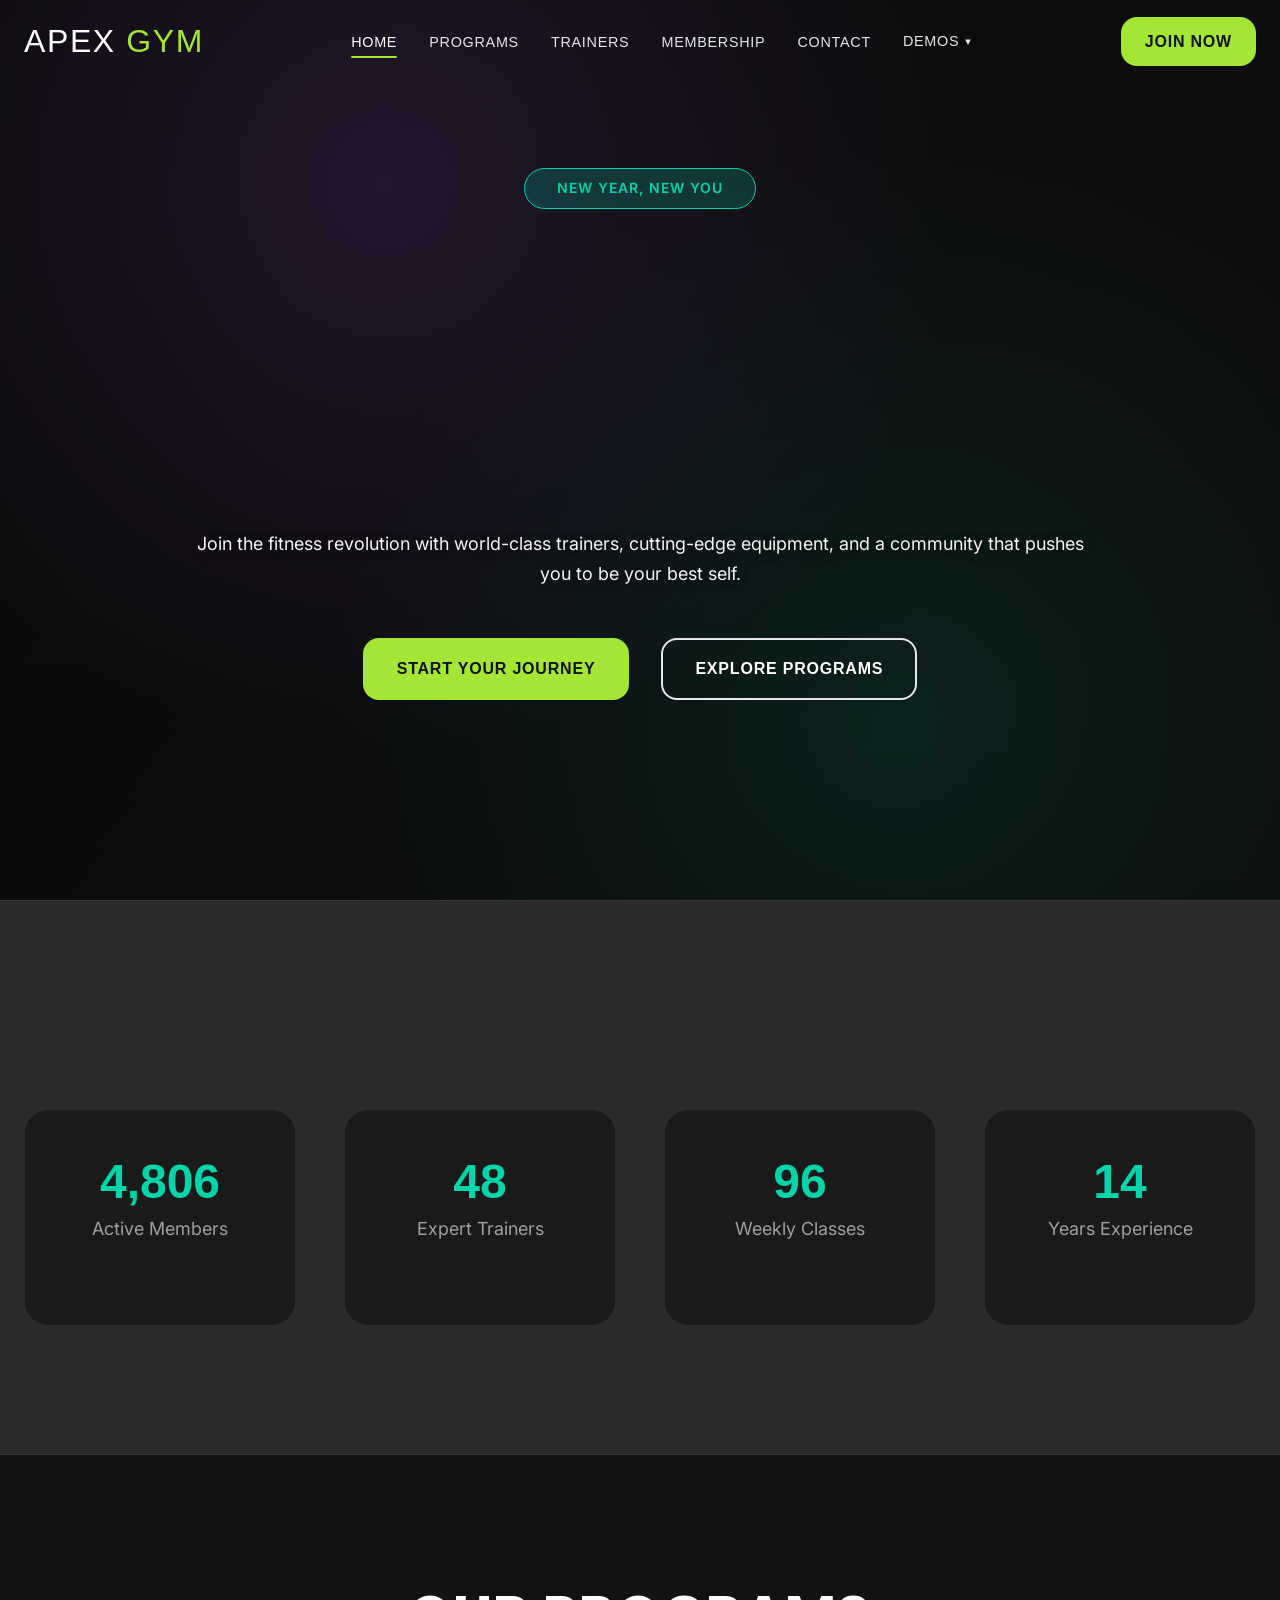
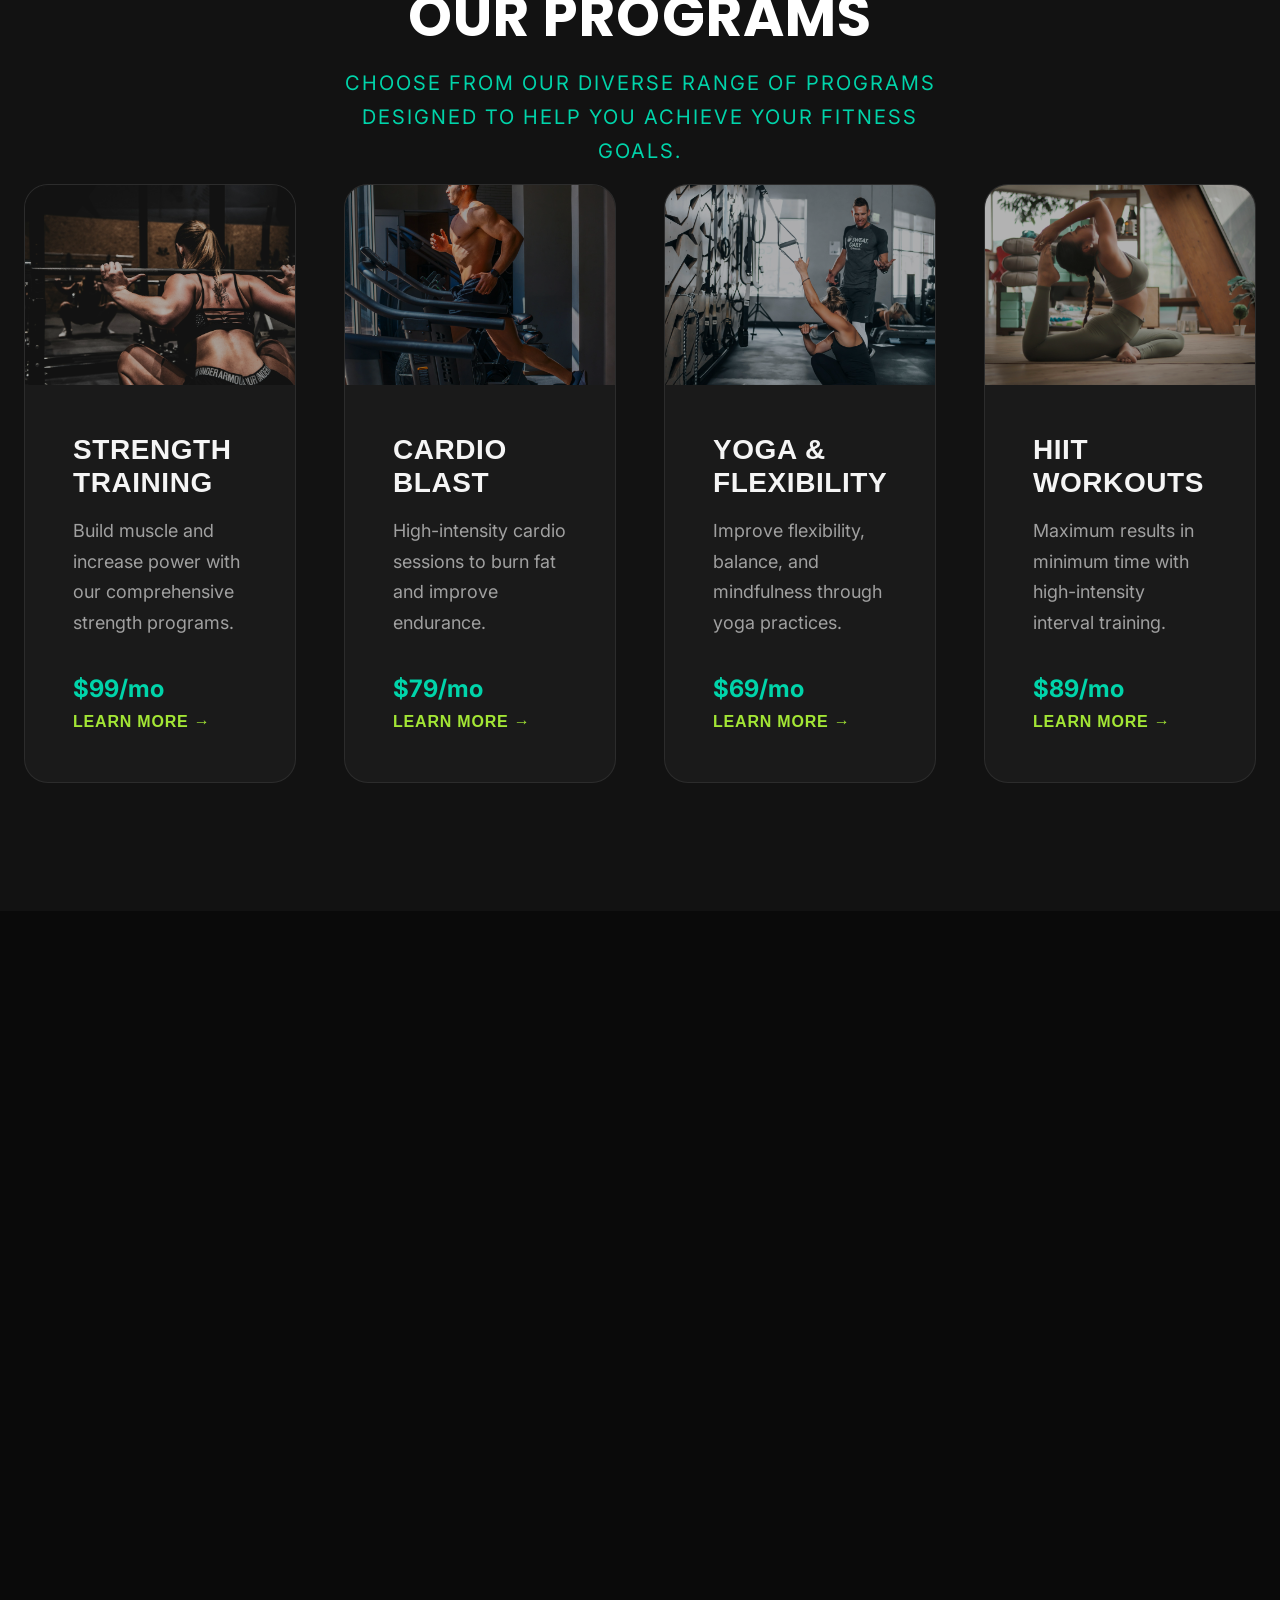
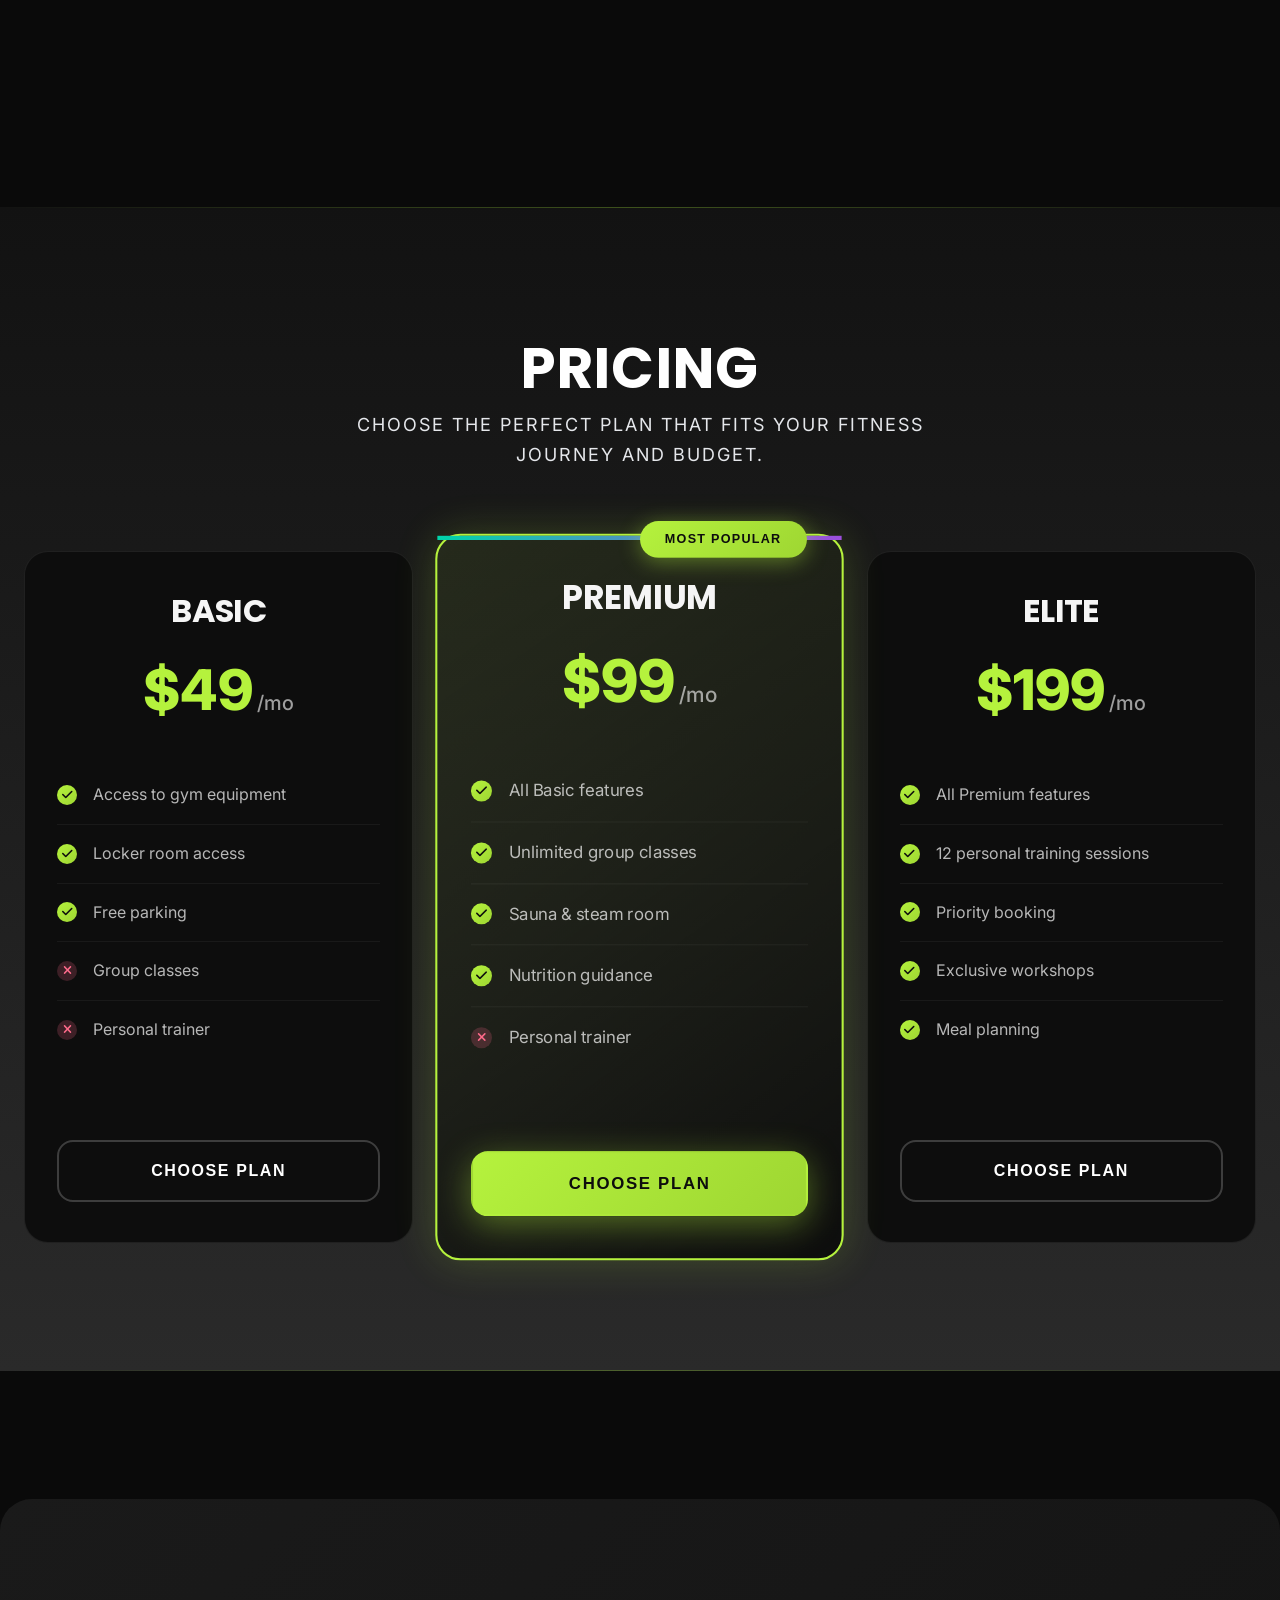
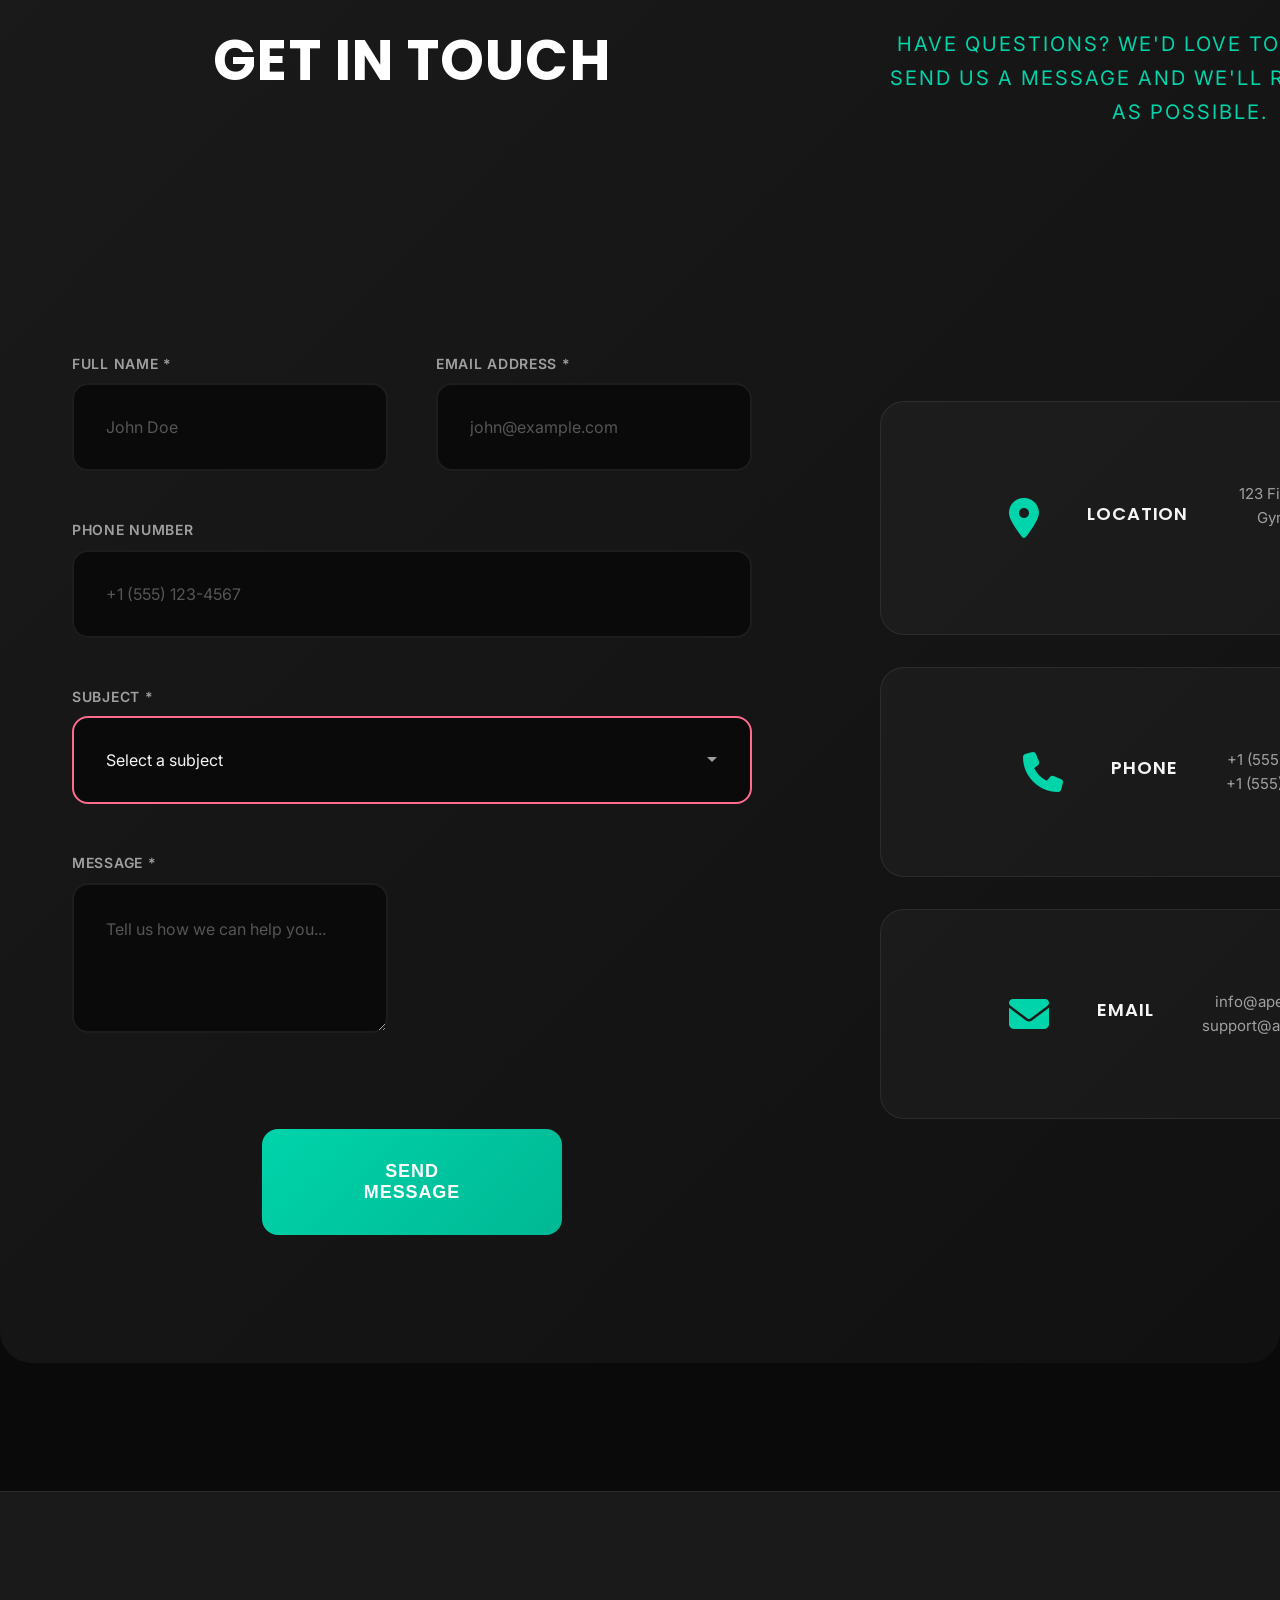
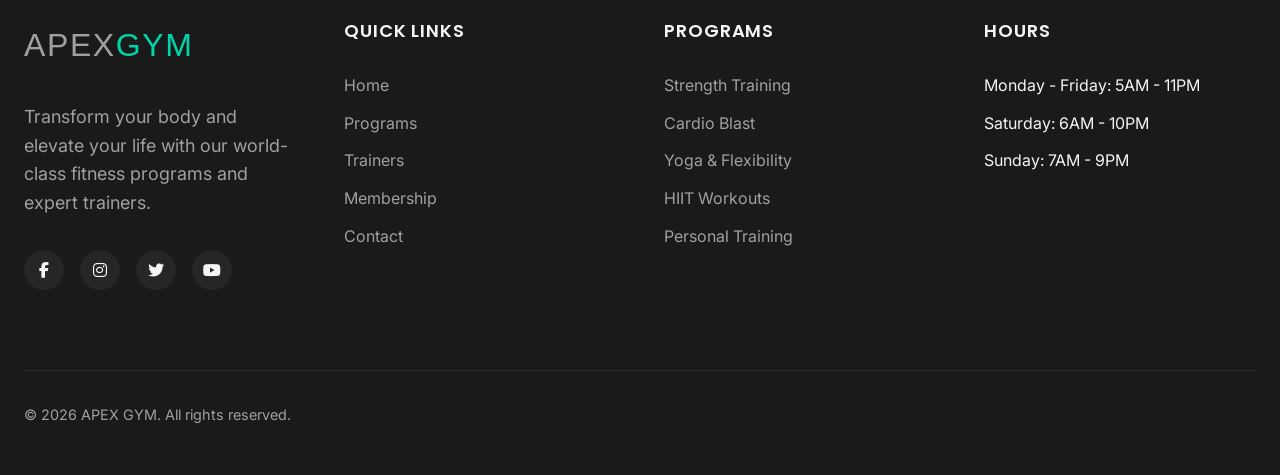
==== commit b5da31e1: "Bug fixes" ====
--- a/demos/v2.html
+++ b/demos/v2.html
@@ -14,7 +14,7 @@
     <!-- Preload critical CSS -->
     <link rel="preload" href="../css/globals.css" as="style">
     <link rel="preload" href="../css/layout.css" as="style">
-    <link rel="preload" href="css/v2.css" as="style">
+    <link rel="preload" href="../demos/v2/css/v2.css" as="style">
     <!-- CSS -->
     <link rel="stylesheet" href="../css/globals.css">
     <link rel="stylesheet" href="../css/animations.css">
@@ -30,7 +30,7 @@
     <link rel="stylesheet" href="../css/faq.css">
     <link rel="stylesheet" href="../css/gallery.css">
     <link rel="stylesheet" href="../css/cta.css">
-    <link rel="stylesheet" href="css/v2.css">
+    <link rel="stylesheet" href="../demos/v2/css/v2.css">
     <link rel="icon" type="image/x-icon" href="../images/favicon.ico">
 </head>
 <body data-theme="v2">
@@ -84,6 +84,12 @@
     <main>
         <!-- Hero Section -->
         <section id="home" class="hero section-padding" data-theme="v2">
+            <div class="hero-background" data-theme="v2">
+                <video autoplay muted loop playsinline>
+                    <source src="../demos/v2/assets/workout.mp4" type="video/mp4">
+                </video>
+                <div class="video-overlay"></div>
+            </div>
             <div class="container">
                 <div class="hero-content" data-theme="v2">
                     <span class="hero-badge">NEW YEAR, NEW YOU</span>
@@ -373,7 +379,7 @@
                 </div>
             </div>
             <div class="footer-bottom">
-                <p>&copy; 2024 APEX GYM. All rights reserved.</p>
+                <p>&copy; 2026 APEX GYM. All rights reserved.</p>
             </div>
         </div>
     </footer>
@@ -383,6 +389,6 @@
     <script src="../js/navbar.js"></script>
     <script src="../js/countup.js"></script>
     <script src="../js/observer.js"></script>
-    <script src="js/v2.js"></script>
+    <script src="../demos/v2/js/v2.js"></script>
 </body>
 </html>
--- a/demos/v2/css/v2.css
+++ b/demos/v2/css/v2.css
@@ -0,0 +1,1251 @@
+/* ===== MODERN REDESIGN OVERRIDES ===== */
+:root {
+    /* Modern Color Palette */
+    --color-primary: #00D4AA;
+    --color-primary-dark: #00B894;
+    --color-secondary: #FF6B8B;
+    --color-accent: #9D4EDD;
+    --color-surface: #0A0A0A;
+    --color-surface-light: #1A1A1A;
+    --color-surface-lighter: #2A2A2A;
+    --color-text: #F5F5F5;
+    --color-text-muted: #A0A0A0;
+    --color-border: rgba(255, 255, 255, 0.08);
+    
+    /* Typography */
+    --font-heading: 'Poppins', sans-serif;
+    --font-body: 'Inter', sans-serif;
+    
+    /* Spacing */
+    --space-xs: 0.5rem;
+    --space-sm: 1rem;
+    --space-md: 2rem;
+    --space-lg: 3rem;
+    --space-xl: 5rem;
+    --space-xxl: 8rem;
+    
+    /* Border Radius */
+    --radius-sm: 8px;
+    --radius-md: 16px;
+    --radius-lg: 24px;
+    --radius-xl: 32px;
+    
+    /* Shadows */
+    --shadow-sm: 0 4px 12px rgba(0, 0, 0, 0.1);
+    --shadow-md: 0 8px 24px rgba(0, 0, 0, 0.2);
+    --shadow-lg: 0 16px 48px rgba(0, 0, 0, 0.3);
+    --shadow-primary: 0 8px 32px rgba(0, 212, 170, 0.3);
+}
+
+body[data-theme="v2"] {
+    background-color: var(--color-surface);
+    color: var(--color-text);
+    font-family: var(--font-body);
+    line-height: 1.6;
+    overflow-x: hidden;
+}
+
+/* ===== TYPOGRAPHY ENHANCEMENTS ===== */
+h1, h2, h3, h4, h5, h6 {
+    font-family: var(--font-heading);
+    font-weight: 700;
+    line-height: 1.2;
+    margin-bottom: var(--space-sm);
+}
+
+h1 {
+    font-size: clamp(3rem, 10vw, 5rem);
+}
+
+h2 {
+    font-size: clamp(2.5rem, 8vw, 3.5rem);
+}
+
+h3 {
+    font-size: clamp(1.75rem, 6vw, 2.25rem);
+}
+
+p {
+    font-size: 1.125rem;
+    margin-bottom: var(--space-md);
+    color: var(--color-text-muted);
+}
+
+.section-subtitle {
+    font-size: 1.25rem;
+    color: var(--color-primary);
+    text-transform: uppercase;
+    letter-spacing: 2px;
+    margin-bottom: var(--space-sm);
+    display: block;
+}
+
+/* ===== LAYOUT UTILITIES ===== */
+.container {
+    width: 100%;
+    max-width: 1440px;
+    margin: 0 auto;
+    padding: 0 1.5rem;
+}
+
+.section-padding {
+    padding: var(--space-xxl) 0;
+}
+
+.grid-2 {
+    display: grid;
+    grid-template-columns: 1fr;
+    gap: var(--space-xl);
+}
+
+.grid-3 {
+    display: grid;
+    grid-template-columns: 1fr;
+    gap: var(--space-lg);
+}
+
+.grid-4 {
+    display: grid;
+    grid-template-columns: repeat(2, 1fr);
+    gap: var(--space-lg);
+}
+
+@media (min-width: 768px) {
+    .grid-2 {
+        grid-template-columns: repeat(2, 1fr);
+    }
+    .grid-3 {
+        grid-template-columns: repeat(3, 1fr);
+    }
+    .grid-4 {
+        grid-template-columns: repeat(4, 1fr);
+    }
+}
+
+/* ===== HERO SECTION OVERRIDE ===== */
+.hero[data-theme="v2"] {
+    background: linear-gradient(135deg, var(--color-surface) 0%, #111 100%);
+    position: relative;
+    overflow: hidden;
+    padding: var(--space-xxl) 0;
+    min-height: 100vh;
+    display: flex;
+    align-items: center;
+}
+
+.hero-background[data-theme="v2"] {
+    position: absolute;
+    top: 0;
+    left: 0;
+    width: 100%;
+    height: 100%;
+    z-index: 0;
+    overflow: hidden;
+}
+
+.hero-background[data-theme="v2"] video {
+    position: absolute;
+    top: 50%;
+    left: 50%;
+    min-width: 100%;
+    min-height: 100%;
+    width: auto;
+    height: auto;
+    transform: translate(-50%, -50%);
+    object-fit: cover;
+    filter: brightness(0.5);
+}
+
+.hero-background[data-theme="v2"] .video-overlay {
+    position: absolute;
+    top: 0;
+    left: 0;
+    width: 100%;
+    height: 100%;
+    background: linear-gradient(to bottom, rgba(10, 10, 10, 0.3), rgba(10, 10, 10, 0.7));
+    z-index: 1;
+}
+
+.hero[data-theme="v2"]::before {
+    content: '';
+    position: absolute;
+    top: 0;
+    left: 0;
+    width: 100%;
+    height: 100%;
+    background: radial-gradient(circle at 30% 20%, rgba(157, 78, 221, 0.15) 0%, transparent 50%),
+                radial-gradient(circle at 70% 80%, rgba(0, 212, 170, 0.1) 0%, transparent 50%);
+    z-index: 2;
+    pointer-events: none;
+}
+
+.hero-content[data-theme="v2"] {
+    position: relative;
+    z-index: 3;
+    text-align: center;
+}
+
+.hero-title[data-theme="v2"] {
+    background: linear-gradient(90deg, var(--color-primary) 0%, var(--color-accent) 100%);
+    -webkit-background-clip: text;
+    -webkit-text-fill-color: transparent;
+    background-clip: text;
+    color: var(--color-primary);
+    margin-bottom: var(--space-md);
+    animation: fadeIn 1s ease;
+    text-shadow: 0 2px 20px rgba(0, 212, 170, 0.3);
+}
+
+/* Fallback for browsers that don't support background-clip */
+@supports not (-webkit-background-clip: text) {
+    .hero-title[data-theme="v2"] {
+        color: var(--color-primary);
+        background: none;
+    }
+}
+
+.hero-badge {
+    display: inline-block;
+    background: rgba(0, 212, 170, 0.2);
+    border: 1px solid var(--color-primary);
+    color: var(--color-primary);
+    padding: var(--space-xs) var(--space-md);
+    border-radius: var(--radius-xl);
+    font-size: 0.875rem;
+    font-weight: 600;
+    letter-spacing: 1px;
+    margin-bottom: var(--space-lg);
+    animation: pulse 2s infinite;
+    backdrop-filter: blur(10px);
+    -webkit-backdrop-filter: blur(10px);
+}
+
+.hero-content[data-theme="v2"] p {
+    color: var(--color-text);
+    font-size: 1.125rem;
+    margin-bottom: var(--space-lg);
+    text-shadow: 0 2px 10px rgba(0, 0, 0, 0.5);
+}
+
+.hero-content[data-theme="v2"] .hero-cta {
+    display: flex;
+    gap: var(--space-md);
+    justify-content: center;
+    flex-wrap: wrap;
+}
+
+@keyframes pulse {
+    0%, 100% { opacity: 1; }
+    50% { opacity: 0.7; }
+}
+
+@keyframes fadeIn {
+    from { opacity: 0; transform: translateY(20px); }
+    to { opacity: 1; transform: translateY(0); }
+}
+
+/* ===== STATS SECTION ===== */
+.stats-grid[data-theme="v2"] {
+    display: grid;
+    grid-template-columns: repeat(2, 1fr);
+    gap: var(--space-lg);
+    margin-top: var(--space-xl);
+}
+
+@media (min-width: 768px) {
+    .stats-grid[data-theme="v2"] {
+        grid-template-columns: repeat(4, 1fr);
+    }
+}
+
+.stat-card[data-theme="v2"] {
+    background: var(--color-surface-light);
+    border-radius: var(--radius-lg);
+    padding: var(--space-lg);
+    text-align: center;
+    border: 1px solid var(--color-border);
+    transition: all 0.3s ease;
+}
+
+.stat-card[data-theme="v2"]:hover {
+    transform: translateY(-8px);
+    border-color: var(--color-primary);
+    box-shadow: var(--shadow-primary);
+}
+
+.stat-number[data-theme="v2"] {
+    font-size: 3rem;
+    font-weight: 800;
+    color: var(--color-primary);
+    line-height: 1;
+    margin-bottom: var(--space-xs);
+}
+
+/* ===== PROGRAMS CARDS ===== */
+.program-card[data-theme="v2"] {
+    background: var(--color-surface-light);
+    border-radius: var(--radius-lg);
+    overflow: hidden;
+    border: 1px solid var(--color-border);
+    transition: all 0.4s ease;
+    height: 100%;
+}
+
+.program-card[data-theme="v2"]:hover {
+    transform: translateY(-12px);
+    border-color: var(--color-primary);
+    box-shadow: var(--shadow-primary);
+}
+
+.program-image[data-theme="v2"] {
+    height: 200px;
+    width: 100%;
+    object-fit: cover;
+    transition: transform 0.6s ease;
+}
+
+.program-card[data-theme="v2"]:hover .program-image[data-theme="v2"] {
+    transform: scale(1.05);
+}
+
+.program-content[data-theme="v2"] {
+    padding: var(--space-lg);
+}
+
+.program-title[data-theme="v2"] {
+    color: var(--color-text);
+    margin-bottom: var(--space-sm);
+}
+
+.program-price[data-theme="v2"] {
+    color: var(--color-primary);
+    font-size: 1.5rem;
+    font-weight: 700;
+    margin-bottom: var(--space-md);
+}
+
+/* ===== MEMBERSHIP CARDS ===== */
+.membership-grid {
+    display: grid;
+    grid-template-columns: repeat(3, 1fr);
+    gap: 2rem;
+    margin-top: var(--space-xl);
+    position: relative;
+}
+
+.membership-card {
+    background: #0d0d0d;
+    border-radius: var(--radius-lg);
+    padding: 2.5rem 2rem;
+    border: 1px solid rgba(255, 255, 255, 0.08);
+    transition: all 0.4s cubic-bezier(0.4, 0, 0.2, 1);
+    position: relative;
+    display: flex;
+    flex-direction: column;
+    min-height: 520px;
+    overflow: visible;
+}
+
+.membership-card::before {
+    content: '';
+    position: absolute;
+    top: 0;
+    left: 0;
+    right: 0;
+    height: 4px;
+    background: linear-gradient(90deg, var(--color-primary), var(--color-accent));
+    opacity: 0;
+    transition: opacity 0.3s ease;
+}
+
+.membership-card:hover {
+    transform: translateY(-12px);
+    border-color: var(--color-primary);
+    box-shadow: 0 20px 60px rgba(0, 0, 0, 0.4), 0 0 40px rgba(0, 212, 170, 0.15);
+}
+
+.membership-card:hover::before {
+    opacity: 1;
+}
+
+/* Featured Card */
+.membership-card.featured {
+    background: linear-gradient(145deg, rgba(181, 242, 61, 0.08) 0%, #0d0d0d 100%);
+    border: 2px solid #b5f23d;
+    box-shadow: 0 0 40px rgba(181, 242, 61, 0.2);
+    transform: scale(1.05);
+    z-index: 5;
+}
+
+.membership-card.featured::before {
+    opacity: 1;
+    background: linear-gradient(90deg, var(--color-primary), var(--color-accent));
+}
+
+.membership-card.featured .badge {
+    position: absolute;
+    top: -14px;
+    left: 50%;
+    transform: translateX(-50%);
+    background: linear-gradient(135deg, #b5f23d, #9ed632);
+    color: #0d0d0d;
+    font-size: 0.75rem;
+    font-weight: 700;
+    text-transform: uppercase;
+    letter-spacing: 0.1em;
+    padding: 0.5rem 1.5rem;
+    border-radius: var(--radius-xl);
+    white-space: nowrap;
+    box-shadow: 0 4px 20px rgba(181, 242, 61, 0.4);
+    z-index: 20;
+}
+
+.membership-card.featured:hover {
+    transform: translateY(-16px);
+    box-shadow: 0 25px 80px rgba(0, 0, 0, 0.5), 0 0 60px rgba(0, 212, 170, 0.25);
+}
+
+/* Badge */
+.membership-card .badge {
+    position: absolute;
+    top: -14px;
+    left: 50%;
+    transform: translateX(-50%);
+    background: linear-gradient(135deg, #b5f23d, #9ed632);
+    color: #0d0d0d;
+    font-size: 0.75rem;
+    font-weight: 700;
+    text-transform: uppercase;
+    letter-spacing: 0.1em;
+    padding: 0.5rem 1.5rem;
+    border-radius: var(--radius-xl);
+    white-space: nowrap;
+    box-shadow: 0 4px 20px rgba(181, 242, 61, 0.4);
+    z-index: 20;
+}
+
+/* Card Content */
+.membership-card h3 {
+    font-size: 2rem;
+    color: var(--color-text);
+    margin-bottom: var(--space-md);
+    text-align: center;
+    font-weight: 700;
+    letter-spacing: -0.02em;
+}
+
+.membership-card .price {
+    font-size: 3.5rem;
+    font-weight: 800;
+    color: #b5f23d;
+    text-align: center;
+    margin-bottom: var(--space-lg);
+    line-height: 1;
+    display: flex;
+    align-items: baseline;
+    justify-content: center;
+    gap: 0.25rem;
+}
+
+.membership-card .price span {
+    font-size: 1.25rem;
+    font-weight: 500;
+    color: rgba(255, 255, 255, 0.6);
+}
+
+/* Features List */
+.membership-card .features {
+    list-style: none;
+    padding: 0;
+    margin: 0 0 var(--space-xl) 0;
+    flex-grow: 1;
+}
+
+.membership-card .features li {
+    display: flex;
+    align-items: center;
+    gap: var(--space-sm);
+    padding: var(--space-sm) 0;
+    color: rgba(255, 255, 255, 0.7);
+    font-size: 1rem;
+    transition: all 0.3s ease;
+    border-bottom: 1px solid rgba(255, 255, 255, 0.05);
+}
+
+.membership-card .features li:last-child {
+    border-bottom: none;
+}
+
+.membership-card .features li:hover {
+    color: #ffffff;
+    padding-left: var(--space-xs);
+}
+
+.membership-card .features li i {
+    flex-shrink: 0;
+    width: 20px;
+    height: 20px;
+    display: flex;
+    align-items: center;
+    justify-content: center;
+    border-radius: 50%;
+    font-size: 0.75rem;
+    transition: all 0.3s ease;
+}
+
+.membership-card .features li i.fa-check {
+    background: linear-gradient(135deg, #b5f23d, #9ed632);
+    color: #0d0d0d;
+}
+
+.membership-card .features li i.fa-times {
+    background: rgba(255, 107, 139, 0.2);
+    color: #ff6b8b;
+}
+
+/* CTA Button */
+.membership-card .cta-button {
+    display: inline-flex;
+    align-items: center;
+    justify-content: center;
+    width: 100%;
+    padding: 1rem 2rem;
+    background: transparent;
+    border: 2px solid rgba(255, 255, 255, 0.2);
+    color: #ffffff;
+    font-size: 1rem;
+    font-weight: 600;
+    text-transform: uppercase;
+    letter-spacing: 0.1em;
+    border-radius: var(--radius-md);
+    cursor: pointer;
+    transition: all 0.3s ease;
+    text-decoration: none;
+    position: relative;
+    overflow: hidden;
+    margin-top: auto;
+}
+
+.membership-card .cta-button::before {
+    content: '';
+    position: absolute;
+    top: 0;
+    left: -100%;
+    width: 100%;
+    height: 100%;
+    background: linear-gradient(90deg, transparent, rgba(255, 255, 255, 0.1), transparent);
+    transition: left 0.5s ease;
+}
+
+.membership-card .cta-button:hover::before {
+    left: 100%;
+}
+
+.membership-card .cta-button:hover {
+    background: #ffffff;
+    color: #0d0d0d;
+    border-color: #ffffff;
+    transform: translateY(-2px);
+    box-shadow: 0 8px 24px rgba(0, 0, 0, 0.3);
+}
+
+/* Primary CTA (Featured) */
+.membership-card.featured .cta-button.primary {
+    background: linear-gradient(135deg, #b5f23d, #9ed632);
+    border-color: transparent;
+    color: #0d0d0d;
+    box-shadow: 0 8px 32px rgba(181, 242, 61, 0.4);
+}
+
+.membership-card.featured .cta-button.primary:hover {
+    transform: translateY(-2px);
+    box-shadow: 0 12px 40px rgba(181, 242, 61, 0.5);
+}
+
+/* Responsive Design - Tablet */
+@media (max-width: 1024px) {
+    .membership-grid {
+        grid-template-columns: repeat(2, 1fr);
+        gap: var(--space-md);
+    }
+    
+    .membership-card.featured {
+        grid-column: 1 / -1;
+        max-width: 500px;
+        margin: 0 auto;
+        order: -1;
+    }
+    
+    .membership-card {
+        min-height: 440px;
+        padding: var(--space-lg);
+    }
+    
+    .membership-card h3 {
+        font-size: 1.75rem;
+    }
+    
+    .membership-card .price {
+        font-size: 3rem;
+    }
+}
+
+/* Responsive Design - Mobile */
+@media (max-width: 768px) {
+    .membership-grid {
+        grid-template-columns: 1fr;
+        gap: var(--space-md);
+    }
+    
+    .membership-card.featured {
+        max-width: 100%;
+        order: 0;
+    }
+    
+    .membership-card {
+        min-height: auto;
+        padding: var(--space-lg);
+    }
+    
+    .membership-card h3 {
+        font-size: 1.5rem;
+    }
+    
+    .membership-card .price {
+        font-size: 2.5rem;
+    }
+    
+    .membership-card .features li {
+        font-size: 0.9375rem;
+    }
+    
+    .membership-card .cta-button {
+        padding: var(--space-sm) var(--space-md);
+        font-size: 0.9375rem;
+    }
+}
+
+/* Responsive Design - Small Mobile */
+@media (max-width: 480px) {
+    .membership-card {
+        padding: var(--space-md);
+    }
+    
+    .membership-card h3 {
+        font-size: 1.375rem;
+    }
+    
+    .membership-card .price {
+        font-size: 2.25rem;
+    }
+    
+    .membership-card .badge {
+        font-size: 0.6875rem;
+        padding: 0.375rem 1rem;
+        top: -10px;
+    }
+}
+
+/* Accessibility Enhancements */
+.membership-card:focus-within {
+    outline: 2px solid var(--color-primary);
+    outline-offset: 4px;
+}
+
+.membership-card .cta-button:focus-visible {
+    outline: 2px solid var(--color-primary);
+    outline-offset: 2px;
+}
+
+/* Reduced Motion */
+@media (prefers-reduced-motion: reduce) {
+    .membership-card,
+    .membership-card .cta-button,
+    .membership-card .features li {
+        transition: none;
+    }
+    
+    .membership-card:hover {
+        transform: none;
+    }
+}
+
+/* High Contrast Mode */
+@media (prefers-contrast: high) {
+    .membership-card {
+        border-width: 2px;
+    }
+    
+    .membership-card .features li {
+        border-bottom-width: 2px;
+    }
+}
+
+/* ===== CONTACT US SECTION (ENHANCED) ===== */
+.contact-section {
+    background: linear-gradient(135deg, var(--color-surface-light) 0%, #111 100%);
+    border-radius: var(--radius-xl);
+    padding: var(--space-xxl) var(--space-lg);
+    margin: var(--space-xxl) 0;
+    position: relative;
+    overflow: hidden;
+}
+
+.contact-section::before {
+    content: '';
+    position: absolute;
+    top: -50%;
+    right: -20%;
+    width: 400px;
+    height: 400px;
+    background: radial-gradient(circle, rgba(157, 78, 221, 0.15) 0%, transparent 70%);
+    border-radius: 50%;
+    z-index: 0;
+    animation: float 8s ease-in-out infinite;
+}
+
+.contact-section::after {
+    content: '';
+    position: absolute;
+    bottom: -30%;
+    left: -10%;
+    width: 300px;
+    height: 300px;
+    background: radial-gradient(circle, rgba(0, 212, 170, 0.1) 0%, transparent 70%);
+    border-radius: 50%;
+    z-index: 0;
+    animation: float 10s ease-in-out infinite reverse;
+}
+
+@keyframes float {
+    0%, 100% { transform: translate(0, 0); }
+    50% { transform: translate(20px, -20px); }
+}
+
+.contact-container {
+    position: relative;
+    z-index: 1;
+    display: grid;
+    grid-template-columns: 1fr;
+    gap: var(--space-xxl);
+}
+
+@media (min-width: 1024px) {
+    .contact-container {
+        grid-template-columns: 1.5fr 1fr;
+        align-items: start;
+    }
+}
+
+.contact-form {
+    display: grid;
+    grid-template-columns: 1fr;
+    gap: var(--space-lg);
+    margin-top: var(--space-xl);
+}
+
+@media (min-width: 768px) {
+    .contact-form {
+        grid-template-columns: repeat(2, 1fr);
+    }
+    .contact-form .form-group:nth-child(3),
+    .contact-form .form-group:nth-child(4) {
+        grid-column: span 2;
+    }
+}
+
+.form-group {
+    display: flex;
+    flex-direction: column;
+    position: relative;
+}
+
+.form-label {
+    font-size: 0.875rem;
+    font-weight: 600;
+    margin-bottom: var(--space-xs);
+    color: var(--color-text-muted);
+    text-transform: uppercase;
+    letter-spacing: 0.05em;
+    transition: color 0.3s ease;
+}
+
+.form-group:focus-within .form-label {
+    color: var(--color-primary);
+}
+
+.form-input,
+.form-textarea {
+    background: var(--color-surface);
+    border: 2px solid var(--color-border);
+    border-radius: var(--radius-md);
+    padding: var(--space-md);
+    color: var(--color-text);
+    font-family: var(--font-body);
+    font-size: 1rem;
+    transition: all 0.3s cubic-bezier(0.4, 0, 0.2, 1);
+    position: relative;
+}
+
+.form-input::placeholder,
+.form-textarea::placeholder {
+    color: rgba(160, 160, 160, 0.5);
+}
+
+.form-input:focus,
+.form-textarea:focus {
+    outline: none;
+    border-color: var(--color-primary);
+    box-shadow: 0 0 0 4px rgba(0, 212, 170, 0.15), 0 8px 24px rgba(0, 0, 0, 0.2);
+    transform: translateY(-2px);
+}
+
+.form-input:valid:not(:placeholder-shown) {
+    border-color: var(--color-primary);
+}
+
+.form-input:invalid:not(:placeholder-shown) {
+    border-color: var(--color-secondary);
+}
+
+.form-input:hover:not(:focus),
+.form-textarea:hover:not(:focus) {
+    border-color: rgba(255, 255, 255, 0.15);
+}
+
+.form-textarea {
+    min-height: 150px;
+    resize: vertical;
+    line-height: 1.6;
+}
+
+/* Select Dropdown Styling */
+select.form-input {
+    appearance: none;
+    background-image: url("data:image/svg+xml,%3Csvg xmlns='http://www.w3.org/2000/svg' width='12' height='12' viewBox='0 0 12 12'%3E%3Cpath fill='%23A0A0A0' d='M6 8L1 3h10z'/%3E%3C/svg%3E");
+    background-repeat: no-repeat;
+    background-position: right var(--space-md) center;
+    padding-right: calc(var(--space-md) * 2.5);
+    cursor: pointer;
+}
+
+select.form-input:focus {
+    background-image: url("data:image/svg+xml,%3Csvg xmlns='http://www.w3.org/2000/svg' width='12' height='12' viewBox='0 0 12 12'%3E%3Cpath fill='%2300D4AA' d='M6 8L1 3h10z'/%3E%3C/svg%3E");
+}
+
+/* Submit Button */
+.submit-btn {
+    background: linear-gradient(135deg, var(--color-primary) 0%, var(--color-primary-dark) 100%);
+    color: white;
+    border: none;
+    border-radius: var(--radius-md);
+    padding: var(--space-md) var(--space-xl);
+    font-size: 1.125rem;
+    font-weight: 600;
+    cursor: pointer;
+    transition: all 0.3s cubic-bezier(0.4, 0, 0.2, 1);
+    grid-column: 1 / -1;
+    justify-self: center;
+    width: 100%;
+    max-width: 300px;
+    margin-top: var(--space-lg);
+    position: relative;
+    overflow: hidden;
+    text-transform: uppercase;
+    letter-spacing: 0.05em;
+}
+
+.submit-btn::before {
+    content: '';
+    position: absolute;
+    top: 0;
+    left: -100%;
+    width: 100%;
+    height: 100%;
+    background: linear-gradient(90deg, transparent, rgba(255, 255, 255, 0.2), transparent);
+    transition: left 0.5s ease;
+}
+
+.submit-btn:hover::before {
+    left: 100%;
+}
+
+.submit-btn:hover {
+    transform: translateY(-4px);
+    box-shadow: 0 20px 40px rgba(0, 212, 170, 0.5);
+}
+
+.submit-btn:active {
+    transform: translateY(-2px);
+}
+
+.submit-btn:disabled {
+    opacity: 0.6;
+    cursor: not-allowed;
+    transform: none;
+}
+
+/* Confirmation Message */
+.confirmation-message {
+    grid-column: 1 / -1;
+    text-align: center;
+    padding: var(--space-lg);
+    background: rgba(0, 212, 170, 0.1);
+    border-radius: var(--radius-md);
+    border: 2px solid var(--color-primary);
+    margin-top: var(--space-lg);
+    display: none;
+}
+
+.confirmation-message.show {
+    display: block;
+    animation: slideIn 0.5s ease;
+}
+
+.confirmation-message i {
+    font-size: 3rem;
+    color: var(--color-primary);
+    margin-bottom: var(--space-sm);
+    display: block;
+}
+
+.confirmation-message p {
+    color: var(--color-text);
+    margin: 0;
+    font-size: 1.125rem;
+}
+
+@keyframes slideIn {
+    from {
+        opacity: 0;
+        transform: translateY(20px);
+    }
+    to {
+        opacity: 1;
+        transform: translateY(0);
+    }
+}
+
+/* Contact Info Cards */
+.contact-info {
+    display: flex;
+    flex-direction: column;
+    gap: var(--space-md);
+    margin-top: var(--space-xxl);
+    text-align: center;
+}
+
+.contact-info-item {
+    padding: var(--space-xl) var(--space-xxl);
+    background: rgba(255, 255, 255, 0.03);
+    border-radius: var(--radius-lg);
+    border: 1px solid var(--color-border);
+    transition: all 0.4s cubic-bezier(0.4, 0, 0.2, 1);
+    position: relative;
+    overflow: hidden;
+    display: flex;
+    align-items: center;
+    justify-content: center;
+    gap: var(--space-lg);
+}
+
+.contact-info-item::before {
+    content: '';
+    position: absolute;
+    top: 0;
+    left: 0;
+    right: 0;
+    height: 3px;
+    background: linear-gradient(90deg, var(--color-primary), var(--color-accent));
+    transform: scaleX(0);
+    transition: transform 0.3s ease;
+}
+
+.contact-info-item:hover {
+    border-color: var(--color-primary);
+    transform: translateY(-8px);
+    box-shadow: 0 20px 40px rgba(0, 0, 0, 0.3), 0 0 30px rgba(0, 212, 170, 0.1);
+}
+
+.contact-info-item:hover::before {
+    transform: scaleX(1);
+}
+
+.contact-info-icon {
+    font-size: 2.5rem;
+    color: var(--color-primary);
+    flex-shrink: 0;
+    transition: transform 0.3s ease;
+}
+
+.contact-info-item:hover .contact-info-icon {
+    transform: scale(1.1);
+}
+
+.contact-info-item h4 {
+    color: var(--color-text);
+    font-size: 1.125rem;
+    font-weight: 600;
+    margin-bottom: var(--space-xs);
+    text-transform: uppercase;
+    letter-spacing: 0.05em;
+}
+
+.contact-info-item p {
+    color: var(--color-text-muted);
+    font-size: 0.9375rem;
+    line-height: 1.6;
+    margin: 0;
+}
+
+.contact-info-item a {
+    color: var(--color-primary);
+    text-decoration: none;
+    transition: color 0.3s ease;
+}
+
+.contact-info-item a:hover {
+    color: var(--color-accent);
+}
+
+/* Responsive Design - Contact Section */
+@media (max-width: 768px) {
+    .contact-section {
+        padding: var(--space-xl) var(--space-md);
+    }
+    
+    .contact-info {
+        gap: var(--space-sm);
+    }
+    
+    .contact-info-item {
+        padding: var(--space-lg) var(--space-md);
+        flex-direction: column;
+        text-align: center;
+    }
+    
+    .contact-info-icon {
+        font-size: 2rem;
+    }
+    
+    .submit-btn {
+        max-width: 100%;
+    }
+}
+
+@media (max-width: 480px) {
+    .contact-section {
+        padding: var(--space-lg) var(--space-sm);
+        border-radius: var(--radius-lg);
+    }
+    
+    .form-input,
+    .form-textarea {
+        padding: var(--space-sm);
+        font-size: 0.9375rem;
+    }
+    
+    .submit-btn {
+        padding: var(--space-sm) var(--space-lg);
+        font-size: 1rem;
+    }
+}
+
+/* Accessibility - Contact Section */
+.form-input:focus-visible,
+.form-textarea:focus-visible,
+.submit-btn:focus-visible {
+    outline: 2px solid var(--color-primary);
+    outline-offset: 2px;
+}
+
+/* Reduced Motion */
+@media (prefers-reduced-motion: reduce) {
+    .contact-section::before,
+    .contact-section::after {
+        animation: none;
+    }
+    
+    .form-input,
+    .form-textarea,
+    .submit-btn,
+    .contact-info-item {
+        transition: none;
+    }
+    
+    .form-input:focus,
+    .form-textarea:focus,
+    .submit-btn:hover,
+    .contact-info-item:hover {
+        transform: none;
+    }
+}
+
+/* High Contrast Mode */
+@media (prefers-contrast: high) {
+    .form-input,
+    .form-textarea {
+        border-width: 3px;
+    }
+    
+    .contact-info-item {
+        border-width: 2px;
+    }
+}
+
+/* ===== RESPONSIVE ADJUSTMENTS ===== */
+@media (max-width: 768px) {
+    .section-padding {
+        padding: var(--space-xl) 0;
+    }
+    
+    .contact-info {
+        grid-template-columns: 1fr;
+    }
+    
+    .stats-grid[data-theme="v2"] {
+        grid-template-columns: repeat(2, 1fr);
+    }
+}
+
+@media (max-width: 480px) {
+    .stats-grid[data-theme="v2"] {
+        grid-template-columns: 1fr;
+    }
+    
+    .grid-4 {
+        grid-template-columns: 1fr;
+    }
+}
+
+/* ===== ACCESSIBILITY ===== */
+.sr-only {
+    position: absolute;
+    width: 1px;
+    height: 1px;
+    padding: 0;
+    margin: -1px;
+    overflow: hidden;
+    clip: rect(0, 0, 0, 0);
+    white-space: nowrap;
+    border: 0;
+}
+
+.focus-visible {
+    outline: 2px solid var(--color-primary);
+    outline-offset: 2px;
+}
+
+/* ===== FOOTER STYLES (V2 THEME) ===== */
+.footer {
+    background-color: var(--color-surface-light);
+    padding: var(--space-xxl) 0 var(--space-lg);
+    border-top: 1px solid var(--color-border);
+}
+
+.footer-content {
+    display: grid;
+    grid-template-columns: repeat(4, 1fr);
+    gap: var(--space-lg);
+    margin-bottom: var(--space-xl);
+}
+
+.footer-section h4 {
+    font-family: var(--font-heading);
+    font-size: 1.125rem;
+    color: var(--color-text);
+    margin-bottom: var(--space-md);
+    text-transform: uppercase;
+    letter-spacing: 0.05em;
+    font-weight: 600;
+}
+
+.footer-section ul {
+    list-style: none;
+    padding: 0;
+    margin: 0;
+}
+
+.footer-section li {
+    margin-bottom: 0.75rem;
+}
+
+.footer-section a {
+    color: var(--color-text-muted);
+    text-decoration: none;
+    transition: color 0.3s ease;
+    display: block;
+}
+
+.footer-section a:hover {
+    color: var(--color-primary);
+}
+
+.footer-section p {
+    color: var(--color-text-muted);
+    line-height: 1.6;
+    margin-bottom: var(--space-md);
+}
+
+.footer-section .logo {
+    display: inline-block;
+    margin-bottom: var(--space-md);
+}
+
+.footer-section .logo span {
+    color: var(--color-primary);
+}
+
+.social-links {
+    display: flex;
+    gap: var(--space-sm);
+}
+
+.social-links a {
+    display: inline-flex;
+    align-items: center;
+    justify-content: center;
+    width: 40px;
+    height: 40px;
+    border-radius: 50%;
+    background-color: rgba(255, 255, 255, 0.05);
+    color: var(--color-text);
+    transition: all 0.3s ease;
+}
+
+.social-links a:hover {
+    background-color: var(--color-primary);
+    color: var(--color-surface);
+    transform: translateY(-3px);
+}
+
+.footer-bottom {
+    border-top: 1px solid var(--color-border);
+    padding-top: var(--space-md);
+    text-align: center;
+}
+
+.footer-bottom p {
+    color: var(--color-text-muted);
+    font-size: 0.9rem;
+    margin: 0;
+}
+
+/* Footer Responsive */
+@media (max-width: 1024px) {
+    .footer-content {
+        grid-template-columns: repeat(2, 1fr);
+        gap: var(--space-md);
+    }
+}
+
+@media (max-width: 768px) {
+    .footer-content {
+        grid-template-columns: 1fr;
+        gap: var(--space-lg);
+    }
+    
+    .footer {
+        padding: var(--space-xl) 0 var(--space-md);
+    }
+}
--- a/css/trainers.css
+++ b/css/trainers.css
@@ -85,6 +85,7 @@
 .trainer-social {
     display: flex;
     gap: 1rem;
+    justify-content: center;
 }
 
 .trainer-social a {
@@ -107,6 +108,27 @@
 
 .trainer-content {
     padding: 1.5rem;
+}
+
+.trainer-info {
+    padding: 1.5rem;
+    text-align: center;
+}
+
+.trainer-info h3 {
+    font-family: var(--font-display);
+    font-size: 1.5rem;
+    margin-bottom: 0.5rem;
+    color: var(--color-white);
+}
+
+.trainer-info .trainer-specialty {
+    font-family: var(--font-label);
+    font-size: 0.875rem;
+    text-transform: uppercase;
+    letter-spacing: 0.05em;
+    color: var(--color-neon-lime);
+    margin-bottom: 1rem;
 }
 
 .trainer-content .trainer-name {
--- a/demos/v2/css/v2.css
+++ b/demos/v2/css/v2.css
@@ -0,0 +1,1251 @@
+/* ===== MODERN REDESIGN OVERRIDES ===== */
+:root {
+    /* Modern Color Palette */
+    --color-primary: #00D4AA;
+    --color-primary-dark: #00B894;
+    --color-secondary: #FF6B8B;
+    --color-accent: #9D4EDD;
+    --color-surface: #0A0A0A;
+    --color-surface-light: #1A1A1A;
+    --color-surface-lighter: #2A2A2A;
+    --color-text: #F5F5F5;
+    --color-text-muted: #A0A0A0;
+    --color-border: rgba(255, 255, 255, 0.08);
+    
+    /* Typography */
+    --font-heading: 'Poppins', sans-serif;
+    --font-body: 'Inter', sans-serif;
+    
+    /* Spacing */
+    --space-xs: 0.5rem;
+    --space-sm: 1rem;
+    --space-md: 2rem;
+    --space-lg: 3rem;
+    --space-xl: 5rem;
+    --space-xxl: 8rem;
+    
+    /* Border Radius */
+    --radius-sm: 8px;
+    --radius-md: 16px;
+    --radius-lg: 24px;
+    --radius-xl: 32px;
+    
+    /* Shadows */
+    --shadow-sm: 0 4px 12px rgba(0, 0, 0, 0.1);
+    --shadow-md: 0 8px 24px rgba(0, 0, 0, 0.2);
+    --shadow-lg: 0 16px 48px rgba(0, 0, 0, 0.3);
+    --shadow-primary: 0 8px 32px rgba(0, 212, 170, 0.3);
+}
+
+body[data-theme="v2"] {
+    background-color: var(--color-surface);
+    color: var(--color-text);
+    font-family: var(--font-body);
+    line-height: 1.6;
+    overflow-x: hidden;
+}
+
+/* ===== TYPOGRAPHY ENHANCEMENTS ===== */
+h1, h2, h3, h4, h5, h6 {
+    font-family: var(--font-heading);
+    font-weight: 700;
+    line-height: 1.2;
+    margin-bottom: var(--space-sm);
+}
+
+h1 {
+    font-size: clamp(3rem, 10vw, 5rem);
+}
+
+h2 {
+    font-size: clamp(2.5rem, 8vw, 3.5rem);
+}
+
+h3 {
+    font-size: clamp(1.75rem, 6vw, 2.25rem);
+}
+
+p {
+    font-size: 1.125rem;
+    margin-bottom: var(--space-md);
+    color: var(--color-text-muted);
+}
+
+.section-subtitle {
+    font-size: 1.25rem;
+    color: var(--color-primary);
+    text-transform: uppercase;
+    letter-spacing: 2px;
+    margin-bottom: var(--space-sm);
+    display: block;
+}
+
+/* ===== LAYOUT UTILITIES ===== */
+.container {
+    width: 100%;
+    max-width: 1440px;
+    margin: 0 auto;
+    padding: 0 1.5rem;
+}
+
+.section-padding {
+    padding: var(--space-xxl) 0;
+}
+
+.grid-2 {
+    display: grid;
+    grid-template-columns: 1fr;
+    gap: var(--space-xl);
+}
+
+.grid-3 {
+    display: grid;
+    grid-template-columns: 1fr;
+    gap: var(--space-lg);
+}
+
+.grid-4 {
+    display: grid;
+    grid-template-columns: repeat(2, 1fr);
+    gap: var(--space-lg);
+}
+
+@media (min-width: 768px) {
+    .grid-2 {
+        grid-template-columns: repeat(2, 1fr);
+    }
+    .grid-3 {
+        grid-template-columns: repeat(3, 1fr);
+    }
+    .grid-4 {
+        grid-template-columns: repeat(4, 1fr);
+    }
+}
+
+/* ===== HERO SECTION OVERRIDE ===== */
+.hero[data-theme="v2"] {
+    background: linear-gradient(135deg, var(--color-surface) 0%, #111 100%);
+    position: relative;
+    overflow: hidden;
+    padding: var(--space-xxl) 0;
+    min-height: 100vh;
+    display: flex;
+    align-items: center;
+}
+
+.hero-background[data-theme="v2"] {
+    position: absolute;
+    top: 0;
+    left: 0;
+    width: 100%;
+    height: 100%;
+    z-index: 0;
+    overflow: hidden;
+}
+
+.hero-background[data-theme="v2"] video {
+    position: absolute;
+    top: 50%;
+    left: 50%;
+    min-width: 100%;
+    min-height: 100%;
+    width: auto;
+    height: auto;
+    transform: translate(-50%, -50%);
+    object-fit: cover;
+    filter: brightness(0.5);
+}
+
+.hero-background[data-theme="v2"] .video-overlay {
+    position: absolute;
+    top: 0;
+    left: 0;
+    width: 100%;
+    height: 100%;
+    background: linear-gradient(to bottom, rgba(10, 10, 10, 0.3), rgba(10, 10, 10, 0.7));
+    z-index: 1;
+}
+
+.hero[data-theme="v2"]::before {
+    content: '';
+    position: absolute;
+    top: 0;
+    left: 0;
+    width: 100%;
+    height: 100%;
+    background: radial-gradient(circle at 30% 20%, rgba(157, 78, 221, 0.15) 0%, transparent 50%),
+                radial-gradient(circle at 70% 80%, rgba(0, 212, 170, 0.1) 0%, transparent 50%);
+    z-index: 2;
+    pointer-events: none;
+}
+
+.hero-content[data-theme="v2"] {
+    position: relative;
+    z-index: 3;
+    text-align: center;
+}
+
+.hero-title[data-theme="v2"] {
+    background: linear-gradient(90deg, var(--color-primary) 0%, var(--color-accent) 100%);
+    -webkit-background-clip: text;
+    -webkit-text-fill-color: transparent;
+    background-clip: text;
+    color: var(--color-primary);
+    margin-bottom: var(--space-md);
+    animation: fadeIn 1s ease;
+    text-shadow: 0 2px 20px rgba(0, 212, 170, 0.3);
+}
+
+/* Fallback for browsers that don't support background-clip */
+@supports not (-webkit-background-clip: text) {
+    .hero-title[data-theme="v2"] {
+        color: var(--color-primary);
+        background: none;
+    }
+}
+
+.hero-badge {
+    display: inline-block;
+    background: rgba(0, 212, 170, 0.2);
+    border: 1px solid var(--color-primary);
+    color: var(--color-primary);
+    padding: var(--space-xs) var(--space-md);
+    border-radius: var(--radius-xl);
+    font-size: 0.875rem;
+    font-weight: 600;
+    letter-spacing: 1px;
+    margin-bottom: var(--space-lg);
+    animation: pulse 2s infinite;
+    backdrop-filter: blur(10px);
+    -webkit-backdrop-filter: blur(10px);
+}
+
+.hero-content[data-theme="v2"] p {
+    color: var(--color-text);
+    font-size: 1.125rem;
+    margin-bottom: var(--space-lg);
+    text-shadow: 0 2px 10px rgba(0, 0, 0, 0.5);
+}
+
+.hero-content[data-theme="v2"] .hero-cta {
+    display: flex;
+    gap: var(--space-md);
+    justify-content: center;
+    flex-wrap: wrap;
+}
+
+@keyframes pulse {
+    0%, 100% { opacity: 1; }
+    50% { opacity: 0.7; }
+}
+
+@keyframes fadeIn {
+    from { opacity: 0; transform: translateY(20px); }
+    to { opacity: 1; transform: translateY(0); }
+}
+
+/* ===== STATS SECTION ===== */
+.stats-grid[data-theme="v2"] {
+    display: grid;
+    grid-template-columns: repeat(2, 1fr);
+    gap: var(--space-lg);
+    margin-top: var(--space-xl);
+}
+
+@media (min-width: 768px) {
+    .stats-grid[data-theme="v2"] {
+        grid-template-columns: repeat(4, 1fr);
+    }
+}
+
+.stat-card[data-theme="v2"] {
+    background: var(--color-surface-light);
+    border-radius: var(--radius-lg);
+    padding: var(--space-lg);
+    text-align: center;
+    border: 1px solid var(--color-border);
+    transition: all 0.3s ease;
+}
+
+.stat-card[data-theme="v2"]:hover {
+    transform: translateY(-8px);
+    border-color: var(--color-primary);
+    box-shadow: var(--shadow-primary);
+}
+
+.stat-number[data-theme="v2"] {
+    font-size: 3rem;
+    font-weight: 800;
+    color: var(--color-primary);
+    line-height: 1;
+    margin-bottom: var(--space-xs);
+}
+
+/* ===== PROGRAMS CARDS ===== */
+.program-card[data-theme="v2"] {
+    background: var(--color-surface-light);
+    border-radius: var(--radius-lg);
+    overflow: hidden;
+    border: 1px solid var(--color-border);
+    transition: all 0.4s ease;
+    height: 100%;
+}
+
+.program-card[data-theme="v2"]:hover {
+    transform: translateY(-12px);
+    border-color: var(--color-primary);
+    box-shadow: var(--shadow-primary);
+}
+
+.program-image[data-theme="v2"] {
+    height: 200px;
+    width: 100%;
+    object-fit: cover;
+    transition: transform 0.6s ease;
+}
+
+.program-card[data-theme="v2"]:hover .program-image[data-theme="v2"] {
+    transform: scale(1.05);
+}
+
+.program-content[data-theme="v2"] {
+    padding: var(--space-lg);
+}
+
+.program-title[data-theme="v2"] {
+    color: var(--color-text);
+    margin-bottom: var(--space-sm);
+}
+
+.program-price[data-theme="v2"] {
+    color: var(--color-primary);
+    font-size: 1.5rem;
+    font-weight: 700;
+    margin-bottom: var(--space-md);
+}
+
+/* ===== MEMBERSHIP CARDS ===== */
+.membership-grid {
+    display: grid;
+    grid-template-columns: repeat(3, 1fr);
+    gap: 2rem;
+    margin-top: var(--space-xl);
+    position: relative;
+}
+
+.membership-card {
+    background: #0d0d0d;
+    border-radius: var(--radius-lg);
+    padding: 2.5rem 2rem;
+    border: 1px solid rgba(255, 255, 255, 0.08);
+    transition: all 0.4s cubic-bezier(0.4, 0, 0.2, 1);
+    position: relative;
+    display: flex;
+    flex-direction: column;
+    min-height: 520px;
+    overflow: visible;
+}
+
+.membership-card::before {
+    content: '';
+    position: absolute;
+    top: 0;
+    left: 0;
+    right: 0;
+    height: 4px;
+    background: linear-gradient(90deg, var(--color-primary), var(--color-accent));
+    opacity: 0;
+    transition: opacity 0.3s ease;
+}
+
+.membership-card:hover {
+    transform: translateY(-12px);
+    border-color: var(--color-primary);
+    box-shadow: 0 20px 60px rgba(0, 0, 0, 0.4), 0 0 40px rgba(0, 212, 170, 0.15);
+}
+
+.membership-card:hover::before {
+    opacity: 1;
+}
+
+/* Featured Card */
+.membership-card.featured {
+    background: linear-gradient(145deg, rgba(181, 242, 61, 0.08) 0%, #0d0d0d 100%);
+    border: 2px solid #b5f23d;
+    box-shadow: 0 0 40px rgba(181, 242, 61, 0.2);
+    transform: scale(1.05);
+    z-index: 5;
+}
+
+.membership-card.featured::before {
+    opacity: 1;
+    background: linear-gradient(90deg, var(--color-primary), var(--color-accent));
+}
+
+.membership-card.featured .badge {
+    position: absolute;
+    top: -14px;
+    left: 50%;
+    transform: translateX(-50%);
+    background: linear-gradient(135deg, #b5f23d, #9ed632);
+    color: #0d0d0d;
+    font-size: 0.75rem;
+    font-weight: 700;
+    text-transform: uppercase;
+    letter-spacing: 0.1em;
+    padding: 0.5rem 1.5rem;
+    border-radius: var(--radius-xl);
+    white-space: nowrap;
+    box-shadow: 0 4px 20px rgba(181, 242, 61, 0.4);
+    z-index: 20;
+}
+
+.membership-card.featured:hover {
+    transform: translateY(-16px);
+    box-shadow: 0 25px 80px rgba(0, 0, 0, 0.5), 0 0 60px rgba(0, 212, 170, 0.25);
+}
+
+/* Badge */
+.membership-card .badge {
+    position: absolute;
+    top: -14px;
+    left: 50%;
+    transform: translateX(-50%);
+    background: linear-gradient(135deg, #b5f23d, #9ed632);
+    color: #0d0d0d;
+    font-size: 0.75rem;
+    font-weight: 700;
+    text-transform: uppercase;
+    letter-spacing: 0.1em;
+    padding: 0.5rem 1.5rem;
+    border-radius: var(--radius-xl);
+    white-space: nowrap;
+    box-shadow: 0 4px 20px rgba(181, 242, 61, 0.4);
+    z-index: 20;
+}
+
+/* Card Content */
+.membership-card h3 {
+    font-size: 2rem;
+    color: var(--color-text);
+    margin-bottom: var(--space-md);
+    text-align: center;
+    font-weight: 700;
+    letter-spacing: -0.02em;
+}
+
+.membership-card .price {
+    font-size: 3.5rem;
+    font-weight: 800;
+    color: #b5f23d;
+    text-align: center;
+    margin-bottom: var(--space-lg);
+    line-height: 1;
+    display: flex;
+    align-items: baseline;
+    justify-content: center;
+    gap: 0.25rem;
+}
+
+.membership-card .price span {
+    font-size: 1.25rem;
+    font-weight: 500;
+    color: rgba(255, 255, 255, 0.6);
+}
+
+/* Features List */
+.membership-card .features {
+    list-style: none;
+    padding: 0;
+    margin: 0 0 var(--space-xl) 0;
+    flex-grow: 1;
+}
+
+.membership-card .features li {
+    display: flex;
+    align-items: center;
+    gap: var(--space-sm);
+    padding: var(--space-sm) 0;
+    color: rgba(255, 255, 255, 0.7);
+    font-size: 1rem;
+    transition: all 0.3s ease;
+    border-bottom: 1px solid rgba(255, 255, 255, 0.05);
+}
+
+.membership-card .features li:last-child {
+    border-bottom: none;
+}
+
+.membership-card .features li:hover {
+    color: #ffffff;
+    padding-left: var(--space-xs);
+}
+
+.membership-card .features li i {
+    flex-shrink: 0;
+    width: 20px;
+    height: 20px;
+    display: flex;
+    align-items: center;
+    justify-content: center;
+    border-radius: 50%;
+    font-size: 0.75rem;
+    transition: all 0.3s ease;
+}
+
+.membership-card .features li i.fa-check {
+    background: linear-gradient(135deg, #b5f23d, #9ed632);
+    color: #0d0d0d;
+}
+
+.membership-card .features li i.fa-times {
+    background: rgba(255, 107, 139, 0.2);
+    color: #ff6b8b;
+}
+
+/* CTA Button */
+.membership-card .cta-button {
+    display: inline-flex;
+    align-items: center;
+    justify-content: center;
+    width: 100%;
+    padding: 1rem 2rem;
+    background: transparent;
+    border: 2px solid rgba(255, 255, 255, 0.2);
+    color: #ffffff;
+    font-size: 1rem;
+    font-weight: 600;
+    text-transform: uppercase;
+    letter-spacing: 0.1em;
+    border-radius: var(--radius-md);
+    cursor: pointer;
+    transition: all 0.3s ease;
+    text-decoration: none;
+    position: relative;
+    overflow: hidden;
+    margin-top: auto;
+}
+
+.membership-card .cta-button::before {
+    content: '';
+    position: absolute;
+    top: 0;
+    left: -100%;
+    width: 100%;
+    height: 100%;
+    background: linear-gradient(90deg, transparent, rgba(255, 255, 255, 0.1), transparent);
+    transition: left 0.5s ease;
+}
+
+.membership-card .cta-button:hover::before {
+    left: 100%;
+}
+
+.membership-card .cta-button:hover {
+    background: #ffffff;
+    color: #0d0d0d;
+    border-color: #ffffff;
+    transform: translateY(-2px);
+    box-shadow: 0 8px 24px rgba(0, 0, 0, 0.3);
+}
+
+/* Primary CTA (Featured) */
+.membership-card.featured .cta-button.primary {
+    background: linear-gradient(135deg, #b5f23d, #9ed632);
+    border-color: transparent;
+    color: #0d0d0d;
+    box-shadow: 0 8px 32px rgba(181, 242, 61, 0.4);
+}
+
+.membership-card.featured .cta-button.primary:hover {
+    transform: translateY(-2px);
+    box-shadow: 0 12px 40px rgba(181, 242, 61, 0.5);
+}
+
+/* Responsive Design - Tablet */
+@media (max-width: 1024px) {
+    .membership-grid {
+        grid-template-columns: repeat(2, 1fr);
+        gap: var(--space-md);
+    }
+    
+    .membership-card.featured {
+        grid-column: 1 / -1;
+        max-width: 500px;
+        margin: 0 auto;
+        order: -1;
+    }
+    
+    .membership-card {
+        min-height: 440px;
+        padding: var(--space-lg);
+    }
+    
+    .membership-card h3 {
+        font-size: 1.75rem;
+    }
+    
+    .membership-card .price {
+        font-size: 3rem;
+    }
+}
+
+/* Responsive Design - Mobile */
+@media (max-width: 768px) {
+    .membership-grid {
+        grid-template-columns: 1fr;
+        gap: var(--space-md);
+    }
+    
+    .membership-card.featured {
+        max-width: 100%;
+        order: 0;
+    }
+    
+    .membership-card {
+        min-height: auto;
+        padding: var(--space-lg);
+    }
+    
+    .membership-card h3 {
+        font-size: 1.5rem;
+    }
+    
+    .membership-card .price {
+        font-size: 2.5rem;
+    }
+    
+    .membership-card .features li {
+        font-size: 0.9375rem;
+    }
+    
+    .membership-card .cta-button {
+        padding: var(--space-sm) var(--space-md);
+        font-size: 0.9375rem;
+    }
+}
+
+/* Responsive Design - Small Mobile */
+@media (max-width: 480px) {
+    .membership-card {
+        padding: var(--space-md);
+    }
+    
+    .membership-card h3 {
+        font-size: 1.375rem;
+    }
+    
+    .membership-card .price {
+        font-size: 2.25rem;
+    }
+    
+    .membership-card .badge {
+        font-size: 0.6875rem;
+        padding: 0.375rem 1rem;
+        top: -10px;
+    }
+}
+
+/* Accessibility Enhancements */
+.membership-card:focus-within {
+    outline: 2px solid var(--color-primary);
+    outline-offset: 4px;
+}
+
+.membership-card .cta-button:focus-visible {
+    outline: 2px solid var(--color-primary);
+    outline-offset: 2px;
+}
+
+/* Reduced Motion */
+@media (prefers-reduced-motion: reduce) {
+    .membership-card,
+    .membership-card .cta-button,
+    .membership-card .features li {
+        transition: none;
+    }
+    
+    .membership-card:hover {
+        transform: none;
+    }
+}
+
+/* High Contrast Mode */
+@media (prefers-contrast: high) {
+    .membership-card {
+        border-width: 2px;
+    }
+    
+    .membership-card .features li {
+        border-bottom-width: 2px;
+    }
+}
+
+/* ===== CONTACT US SECTION (ENHANCED) ===== */
+.contact-section {
+    background: linear-gradient(135deg, var(--color-surface-light) 0%, #111 100%);
+    border-radius: var(--radius-xl);
+    padding: var(--space-xxl) var(--space-lg);
+    margin: var(--space-xxl) 0;
+    position: relative;
+    overflow: hidden;
+}
+
+.contact-section::before {
+    content: '';
+    position: absolute;
+    top: -50%;
+    right: -20%;
+    width: 400px;
+    height: 400px;
+    background: radial-gradient(circle, rgba(157, 78, 221, 0.15) 0%, transparent 70%);
+    border-radius: 50%;
+    z-index: 0;
+    animation: float 8s ease-in-out infinite;
+}
+
+.contact-section::after {
+    content: '';
+    position: absolute;
+    bottom: -30%;
+    left: -10%;
+    width: 300px;
+    height: 300px;
+    background: radial-gradient(circle, rgba(0, 212, 170, 0.1) 0%, transparent 70%);
+    border-radius: 50%;
+    z-index: 0;
+    animation: float 10s ease-in-out infinite reverse;
+}
+
+@keyframes float {
+    0%, 100% { transform: translate(0, 0); }
+    50% { transform: translate(20px, -20px); }
+}
+
+.contact-container {
+    position: relative;
+    z-index: 1;
+    display: grid;
+    grid-template-columns: 1fr;
+    gap: var(--space-xxl);
+}
+
+@media (min-width: 1024px) {
+    .contact-container {
+        grid-template-columns: 1.5fr 1fr;
+        align-items: start;
+    }
+}
+
+.contact-form {
+    display: grid;
+    grid-template-columns: 1fr;
+    gap: var(--space-lg);
+    margin-top: var(--space-xl);
+}
+
+@media (min-width: 768px) {
+    .contact-form {
+        grid-template-columns: repeat(2, 1fr);
+    }
+    .contact-form .form-group:nth-child(3),
+    .contact-form .form-group:nth-child(4) {
+        grid-column: span 2;
+    }
+}
+
+.form-group {
+    display: flex;
+    flex-direction: column;
+    position: relative;
+}
+
+.form-label {
+    font-size: 0.875rem;
+    font-weight: 600;
+    margin-bottom: var(--space-xs);
+    color: var(--color-text-muted);
+    text-transform: uppercase;
+    letter-spacing: 0.05em;
+    transition: color 0.3s ease;
+}
+
+.form-group:focus-within .form-label {
+    color: var(--color-primary);
+}
+
+.form-input,
+.form-textarea {
+    background: var(--color-surface);
+    border: 2px solid var(--color-border);
+    border-radius: var(--radius-md);
+    padding: var(--space-md);
+    color: var(--color-text);
+    font-family: var(--font-body);
+    font-size: 1rem;
+    transition: all 0.3s cubic-bezier(0.4, 0, 0.2, 1);
+    position: relative;
+}
+
+.form-input::placeholder,
+.form-textarea::placeholder {
+    color: rgba(160, 160, 160, 0.5);
+}
+
+.form-input:focus,
+.form-textarea:focus {
+    outline: none;
+    border-color: var(--color-primary);
+    box-shadow: 0 0 0 4px rgba(0, 212, 170, 0.15), 0 8px 24px rgba(0, 0, 0, 0.2);
+    transform: translateY(-2px);
+}
+
+.form-input:valid:not(:placeholder-shown) {
+    border-color: var(--color-primary);
+}
+
+.form-input:invalid:not(:placeholder-shown) {
+    border-color: var(--color-secondary);
+}
+
+.form-input:hover:not(:focus),
+.form-textarea:hover:not(:focus) {
+    border-color: rgba(255, 255, 255, 0.15);
+}
+
+.form-textarea {
+    min-height: 150px;
+    resize: vertical;
+    line-height: 1.6;
+}
+
+/* Select Dropdown Styling */
+select.form-input {
+    appearance: none;
+    background-image: url("data:image/svg+xml,%3Csvg xmlns='http://www.w3.org/2000/svg' width='12' height='12' viewBox='0 0 12 12'%3E%3Cpath fill='%23A0A0A0' d='M6 8L1 3h10z'/%3E%3C/svg%3E");
+    background-repeat: no-repeat;
+    background-position: right var(--space-md) center;
+    padding-right: calc(var(--space-md) * 2.5);
+    cursor: pointer;
+}
+
+select.form-input:focus {
+    background-image: url("data:image/svg+xml,%3Csvg xmlns='http://www.w3.org/2000/svg' width='12' height='12' viewBox='0 0 12 12'%3E%3Cpath fill='%2300D4AA' d='M6 8L1 3h10z'/%3E%3C/svg%3E");
+}
+
+/* Submit Button */
+.submit-btn {
+    background: linear-gradient(135deg, var(--color-primary) 0%, var(--color-primary-dark) 100%);
+    color: white;
+    border: none;
+    border-radius: var(--radius-md);
+    padding: var(--space-md) var(--space-xl);
+    font-size: 1.125rem;
+    font-weight: 600;
+    cursor: pointer;
+    transition: all 0.3s cubic-bezier(0.4, 0, 0.2, 1);
+    grid-column: 1 / -1;
+    justify-self: center;
+    width: 100%;
+    max-width: 300px;
+    margin-top: var(--space-lg);
+    position: relative;
+    overflow: hidden;
+    text-transform: uppercase;
+    letter-spacing: 0.05em;
+}
+
+.submit-btn::before {
+    content: '';
+    position: absolute;
+    top: 0;
+    left: -100%;
+    width: 100%;
+    height: 100%;
+    background: linear-gradient(90deg, transparent, rgba(255, 255, 255, 0.2), transparent);
+    transition: left 0.5s ease;
+}
+
+.submit-btn:hover::before {
+    left: 100%;
+}
+
+.submit-btn:hover {
+    transform: translateY(-4px);
+    box-shadow: 0 20px 40px rgba(0, 212, 170, 0.5);
+}
+
+.submit-btn:active {
+    transform: translateY(-2px);
+}
+
+.submit-btn:disabled {
+    opacity: 0.6;
+    cursor: not-allowed;
+    transform: none;
+}
+
+/* Confirmation Message */
+.confirmation-message {
+    grid-column: 1 / -1;
+    text-align: center;
+    padding: var(--space-lg);
+    background: rgba(0, 212, 170, 0.1);
+    border-radius: var(--radius-md);
+    border: 2px solid var(--color-primary);
+    margin-top: var(--space-lg);
+    display: none;
+}
+
+.confirmation-message.show {
+    display: block;
+    animation: slideIn 0.5s ease;
+}
+
+.confirmation-message i {
+    font-size: 3rem;
+    color: var(--color-primary);
+    margin-bottom: var(--space-sm);
+    display: block;
+}
+
+.confirmation-message p {
+    color: var(--color-text);
+    margin: 0;
+    font-size: 1.125rem;
+}
+
+@keyframes slideIn {
+    from {
+        opacity: 0;
+        transform: translateY(20px);
+    }
+    to {
+        opacity: 1;
+        transform: translateY(0);
+    }
+}
+
+/* Contact Info Cards */
+.contact-info {
+    display: flex;
+    flex-direction: column;
+    gap: var(--space-md);
+    margin-top: var(--space-xxl);
+    text-align: center;
+}
+
+.contact-info-item {
+    padding: var(--space-xl) var(--space-xxl);
+    background: rgba(255, 255, 255, 0.03);
+    border-radius: var(--radius-lg);
+    border: 1px solid var(--color-border);
+    transition: all 0.4s cubic-bezier(0.4, 0, 0.2, 1);
+    position: relative;
+    overflow: hidden;
+    display: flex;
+    align-items: center;
+    justify-content: center;
+    gap: var(--space-lg);
+}
+
+.contact-info-item::before {
+    content: '';
+    position: absolute;
+    top: 0;
+    left: 0;
+    right: 0;
+    height: 3px;
+    background: linear-gradient(90deg, var(--color-primary), var(--color-accent));
+    transform: scaleX(0);
+    transition: transform 0.3s ease;
+}
+
+.contact-info-item:hover {
+    border-color: var(--color-primary);
+    transform: translateY(-8px);
+    box-shadow: 0 20px 40px rgba(0, 0, 0, 0.3), 0 0 30px rgba(0, 212, 170, 0.1);
+}
+
+.contact-info-item:hover::before {
+    transform: scaleX(1);
+}
+
+.contact-info-icon {
+    font-size: 2.5rem;
+    color: var(--color-primary);
+    flex-shrink: 0;
+    transition: transform 0.3s ease;
+}
+
+.contact-info-item:hover .contact-info-icon {
+    transform: scale(1.1);
+}
+
+.contact-info-item h4 {
+    color: var(--color-text);
+    font-size: 1.125rem;
+    font-weight: 600;
+    margin-bottom: var(--space-xs);
+    text-transform: uppercase;
+    letter-spacing: 0.05em;
+}
+
+.contact-info-item p {
+    color: var(--color-text-muted);
+    font-size: 0.9375rem;
+    line-height: 1.6;
+    margin: 0;
+}
+
+.contact-info-item a {
+    color: var(--color-primary);
+    text-decoration: none;
+    transition: color 0.3s ease;
+}
+
+.contact-info-item a:hover {
+    color: var(--color-accent);
+}
+
+/* Responsive Design - Contact Section */
+@media (max-width: 768px) {
+    .contact-section {
+        padding: var(--space-xl) var(--space-md);
+    }
+    
+    .contact-info {
+        gap: var(--space-sm);
+    }
+    
+    .contact-info-item {
+        padding: var(--space-lg) var(--space-md);
+        flex-direction: column;
+        text-align: center;
+    }
+    
+    .contact-info-icon {
+        font-size: 2rem;
+    }
+    
+    .submit-btn {
+        max-width: 100%;
+    }
+}
+
+@media (max-width: 480px) {
+    .contact-section {
+        padding: var(--space-lg) var(--space-sm);
+        border-radius: var(--radius-lg);
+    }
+    
+    .form-input,
+    .form-textarea {
+        padding: var(--space-sm);
+        font-size: 0.9375rem;
+    }
+    
+    .submit-btn {
+        padding: var(--space-sm) var(--space-lg);
+        font-size: 1rem;
+    }
+}
+
+/* Accessibility - Contact Section */
+.form-input:focus-visible,
+.form-textarea:focus-visible,
+.submit-btn:focus-visible {
+    outline: 2px solid var(--color-primary);
+    outline-offset: 2px;
+}
+
+/* Reduced Motion */
+@media (prefers-reduced-motion: reduce) {
+    .contact-section::before,
+    .contact-section::after {
+        animation: none;
+    }
+    
+    .form-input,
+    .form-textarea,
+    .submit-btn,
+    .contact-info-item {
+        transition: none;
+    }
+    
+    .form-input:focus,
+    .form-textarea:focus,
+    .submit-btn:hover,
+    .contact-info-item:hover {
+        transform: none;
+    }
+}
+
+/* High Contrast Mode */
+@media (prefers-contrast: high) {
+    .form-input,
+    .form-textarea {
+        border-width: 3px;
+    }
+    
+    .contact-info-item {
+        border-width: 2px;
+    }
+}
+
+/* ===== RESPONSIVE ADJUSTMENTS ===== */
+@media (max-width: 768px) {
+    .section-padding {
+        padding: var(--space-xl) 0;
+    }
+    
+    .contact-info {
+        grid-template-columns: 1fr;
+    }
+    
+    .stats-grid[data-theme="v2"] {
+        grid-template-columns: repeat(2, 1fr);
+    }
+}
+
+@media (max-width: 480px) {
+    .stats-grid[data-theme="v2"] {
+        grid-template-columns: 1fr;
+    }
+    
+    .grid-4 {
+        grid-template-columns: 1fr;
+    }
+}
+
+/* ===== ACCESSIBILITY ===== */
+.sr-only {
+    position: absolute;
+    width: 1px;
+    height: 1px;
+    padding: 0;
+    margin: -1px;
+    overflow: hidden;
+    clip: rect(0, 0, 0, 0);
+    white-space: nowrap;
+    border: 0;
+}
+
+.focus-visible {
+    outline: 2px solid var(--color-primary);
+    outline-offset: 2px;
+}
+
+/* ===== FOOTER STYLES (V2 THEME) ===== */
+.footer {
+    background-color: var(--color-surface-light);
+    padding: var(--space-xxl) 0 var(--space-lg);
+    border-top: 1px solid var(--color-border);
+}
+
+.footer-content {
+    display: grid;
+    grid-template-columns: repeat(4, 1fr);
+    gap: var(--space-lg);
+    margin-bottom: var(--space-xl);
+}
+
+.footer-section h4 {
+    font-family: var(--font-heading);
+    font-size: 1.125rem;
+    color: var(--color-text);
+    margin-bottom: var(--space-md);
+    text-transform: uppercase;
+    letter-spacing: 0.05em;
+    font-weight: 600;
+}
+
+.footer-section ul {
+    list-style: none;
+    padding: 0;
+    margin: 0;
+}
+
+.footer-section li {
+    margin-bottom: 0.75rem;
+}
+
+.footer-section a {
+    color: var(--color-text-muted);
+    text-decoration: none;
+    transition: color 0.3s ease;
+    display: block;
+}
+
+.footer-section a:hover {
+    color: var(--color-primary);
+}
+
+.footer-section p {
+    color: var(--color-text-muted);
+    line-height: 1.6;
+    margin-bottom: var(--space-md);
+}
+
+.footer-section .logo {
+    display: inline-block;
+    margin-bottom: var(--space-md);
+}
+
+.footer-section .logo span {
+    color: var(--color-primary);
+}
+
+.social-links {
+    display: flex;
+    gap: var(--space-sm);
+}
+
+.social-links a {
+    display: inline-flex;
+    align-items: center;
+    justify-content: center;
+    width: 40px;
+    height: 40px;
+    border-radius: 50%;
+    background-color: rgba(255, 255, 255, 0.05);
+    color: var(--color-text);
+    transition: all 0.3s ease;
+}
+
+.social-links a:hover {
+    background-color: var(--color-primary);
+    color: var(--color-surface);
+    transform: translateY(-3px);
+}
+
+.footer-bottom {
+    border-top: 1px solid var(--color-border);
+    padding-top: var(--space-md);
+    text-align: center;
+}
+
+.footer-bottom p {
+    color: var(--color-text-muted);
+    font-size: 0.9rem;
+    margin: 0;
+}
+
+/* Footer Responsive */
+@media (max-width: 1024px) {
+    .footer-content {
+        grid-template-columns: repeat(2, 1fr);
+        gap: var(--space-md);
+    }
+}
+
+@media (max-width: 768px) {
+    .footer-content {
+        grid-template-columns: 1fr;
+        gap: var(--space-lg);
+    }
+    
+    .footer {
+        padding: var(--space-xl) 0 var(--space-md);
+    }
+}
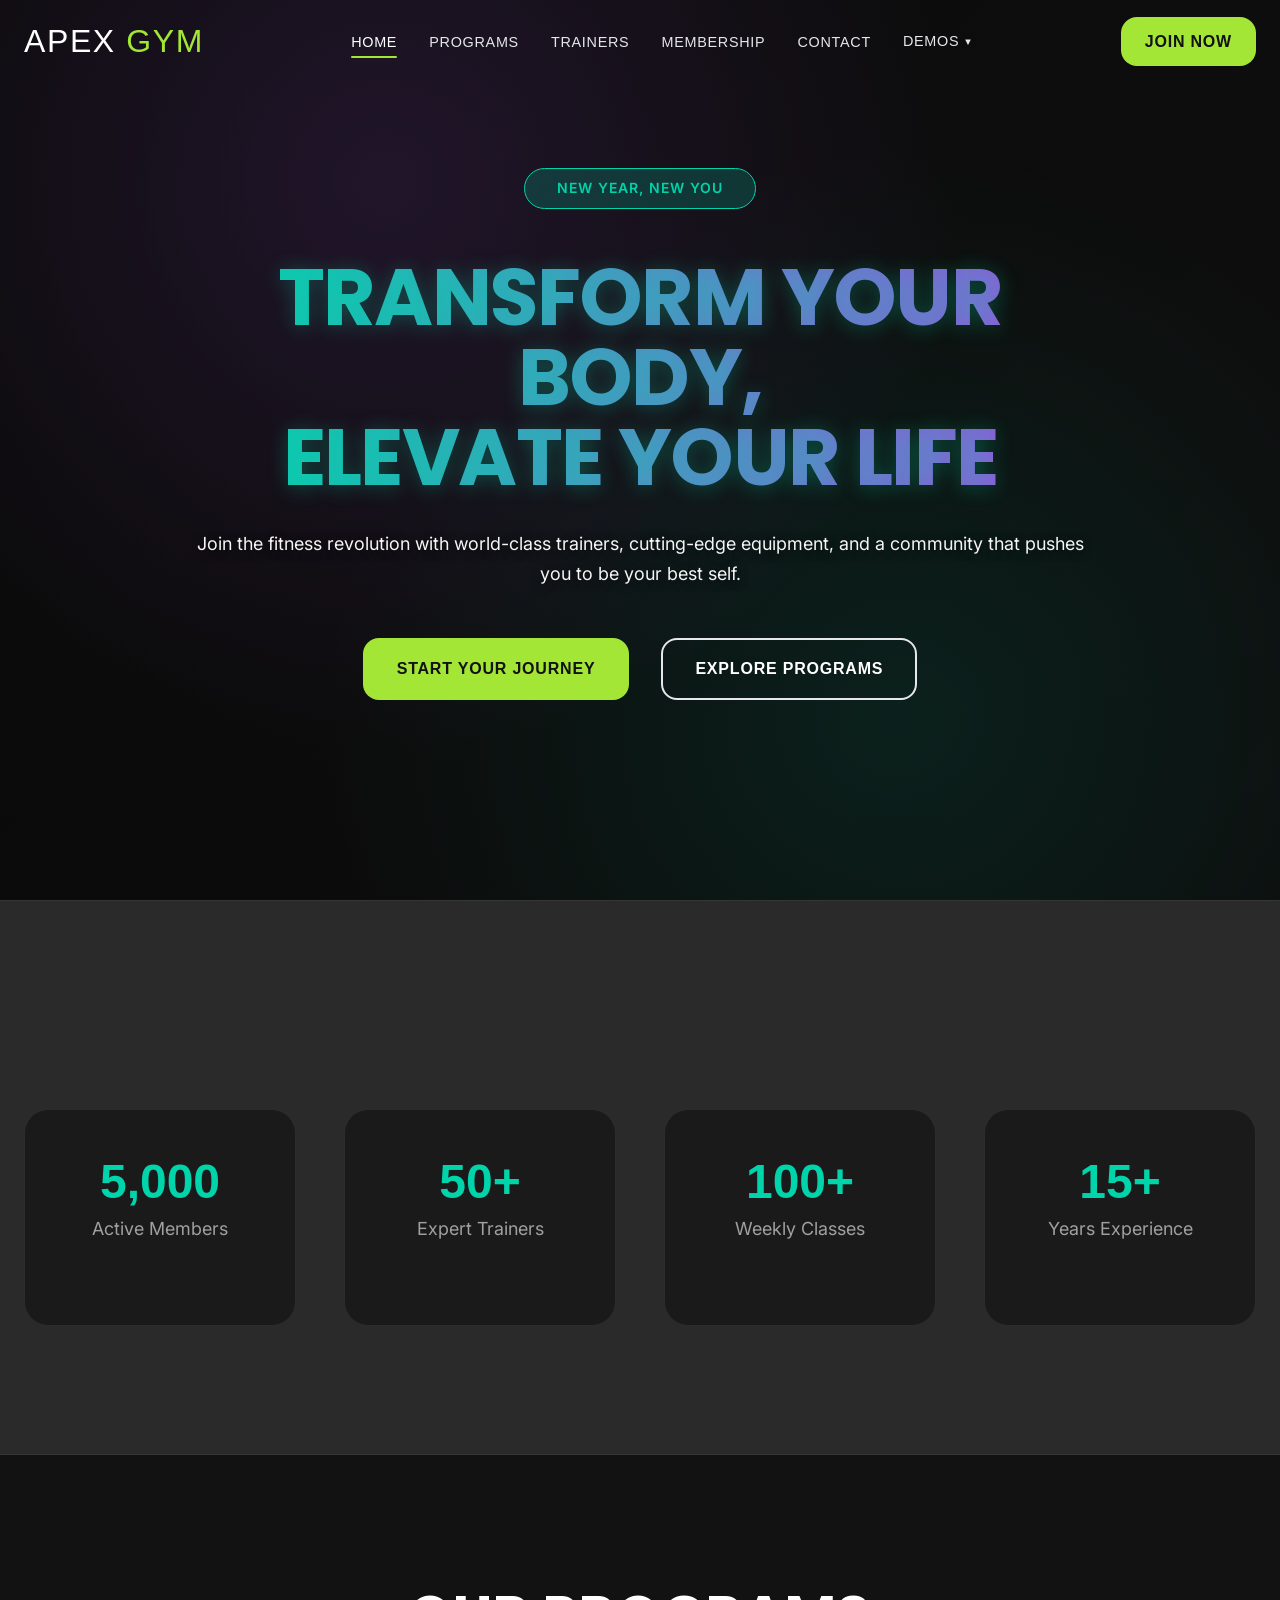
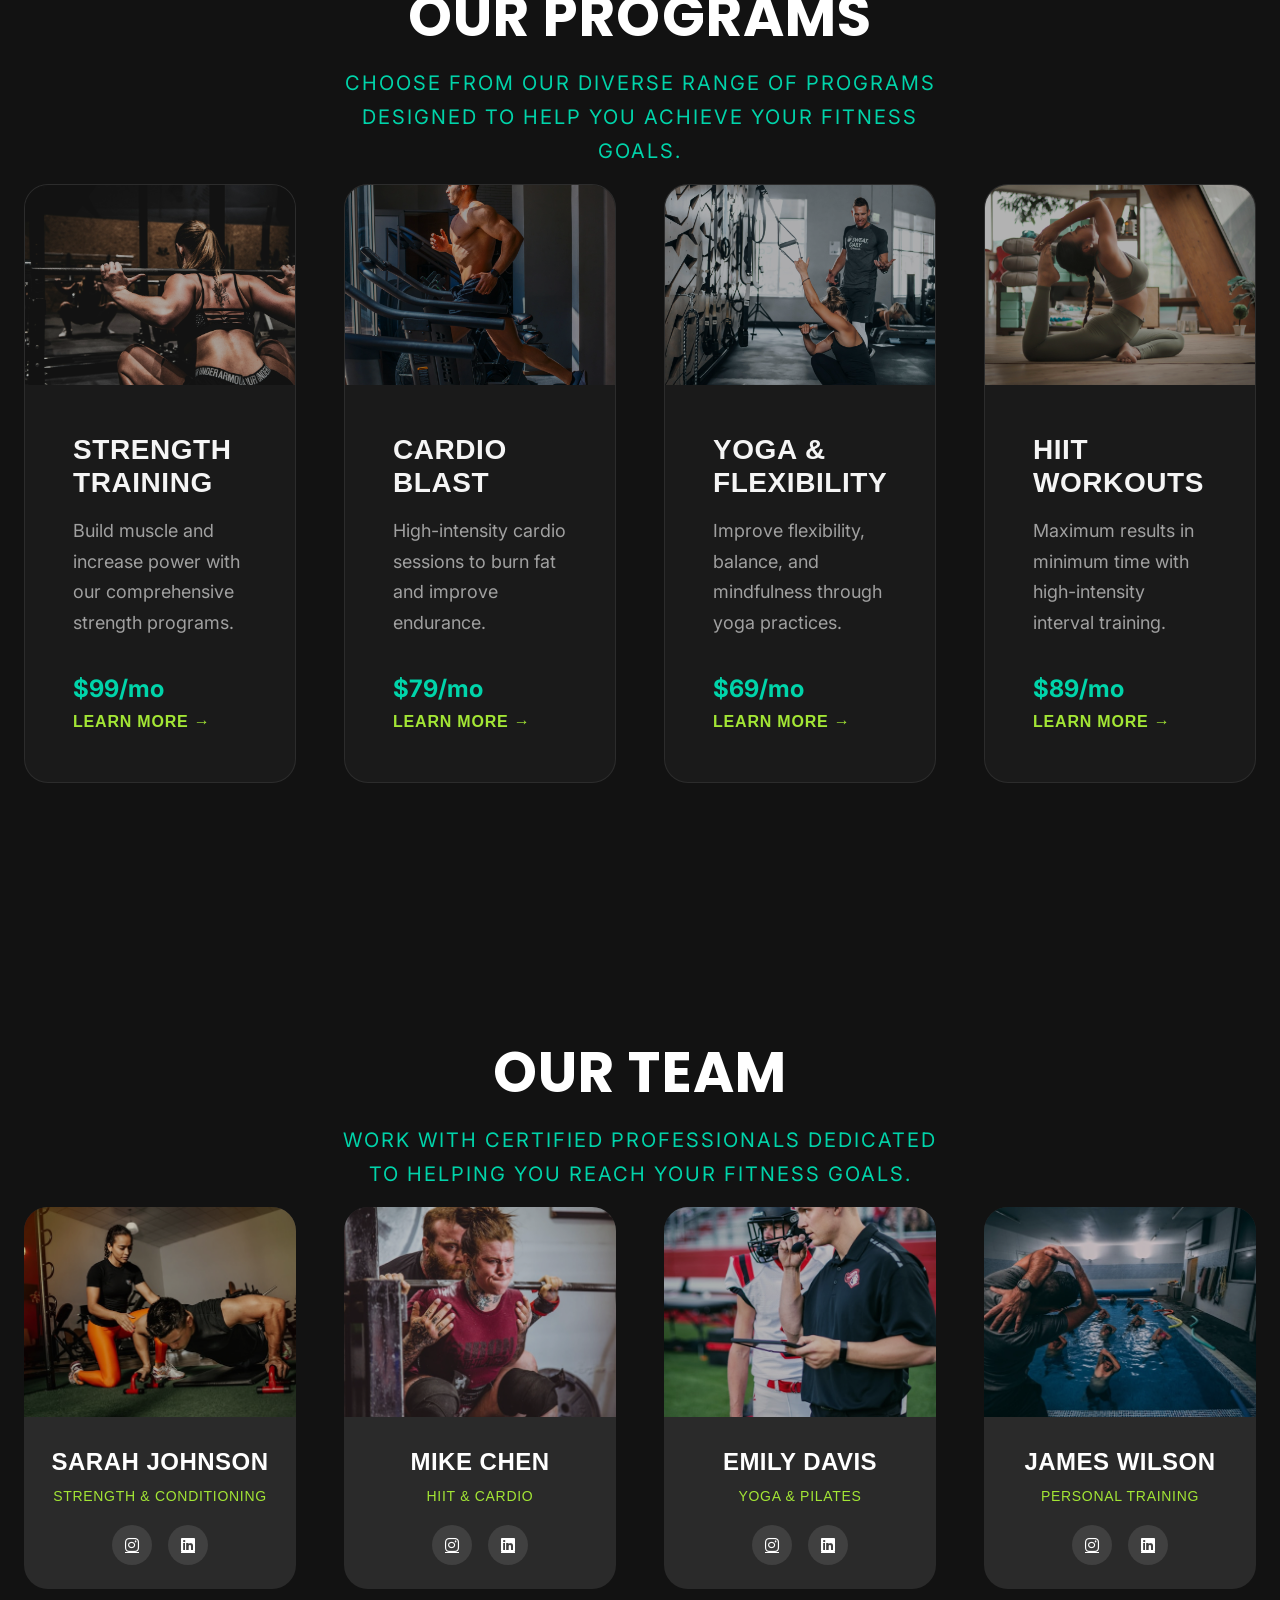
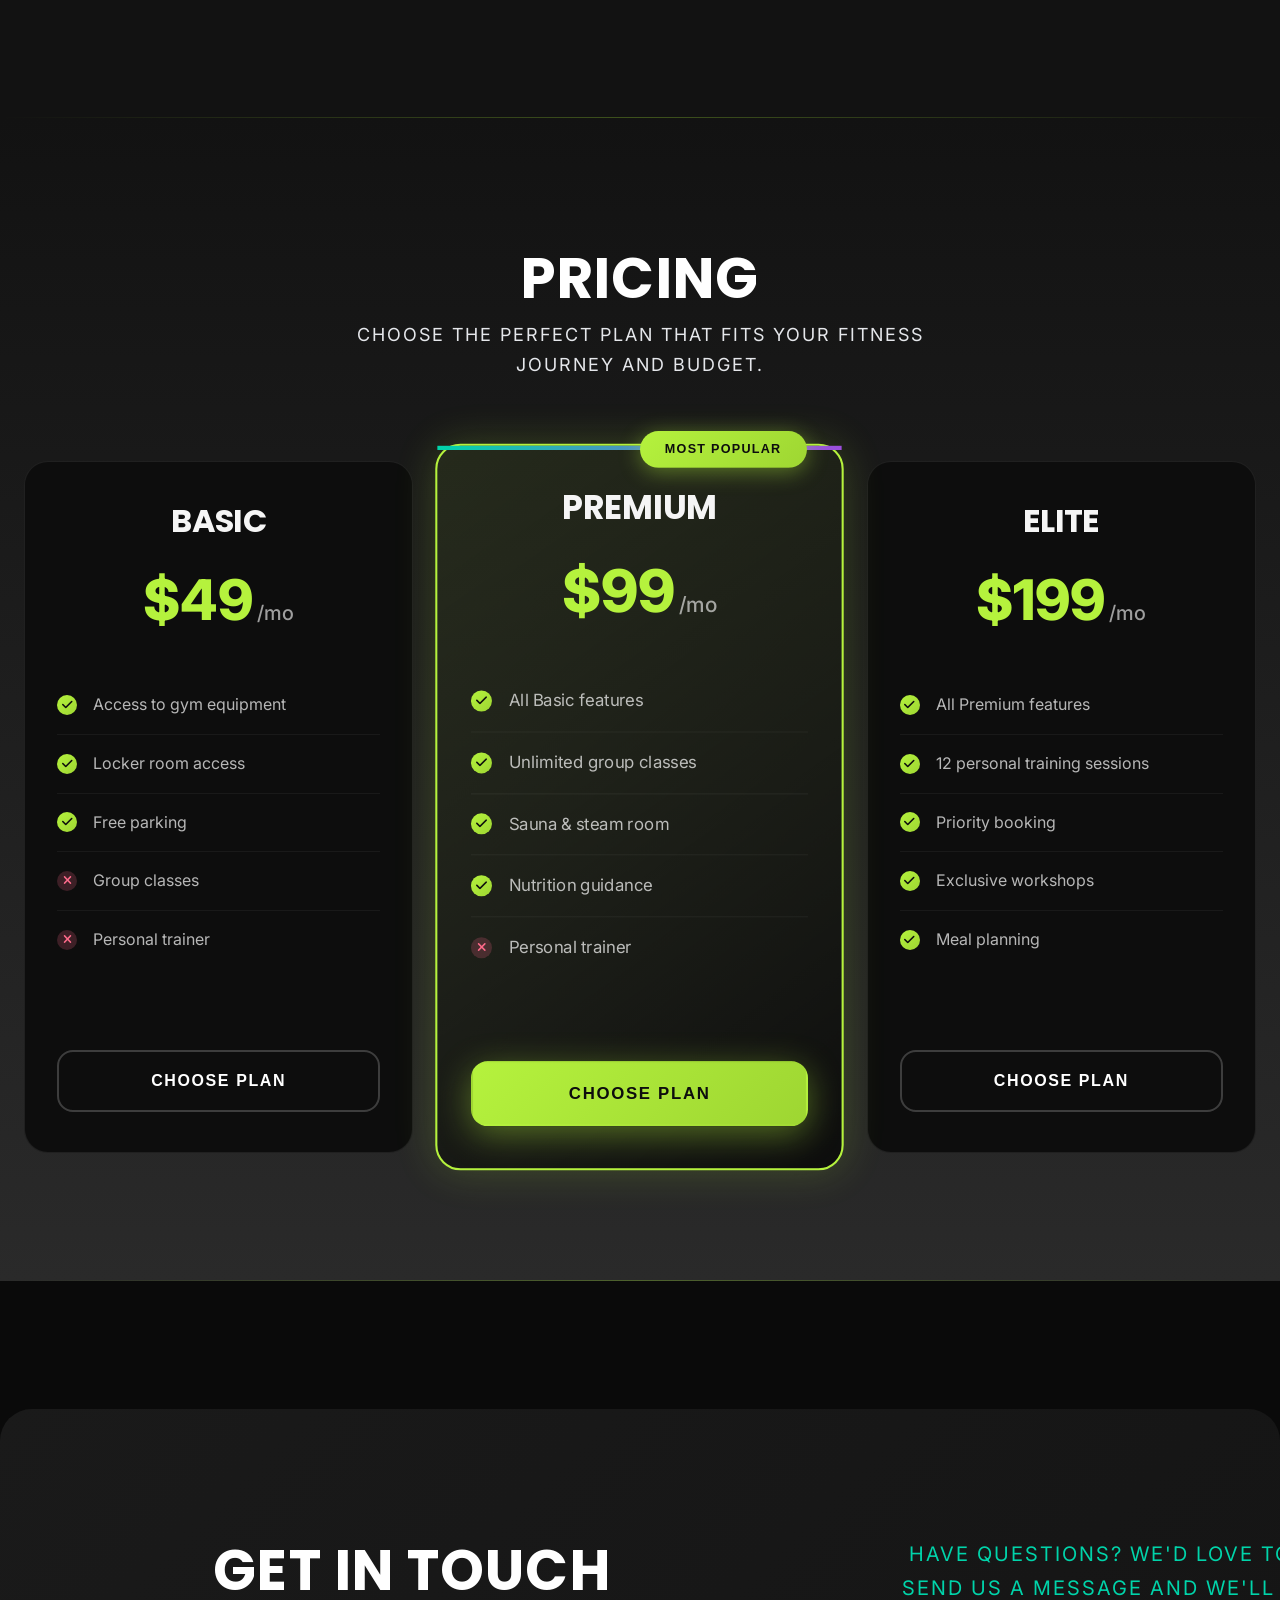
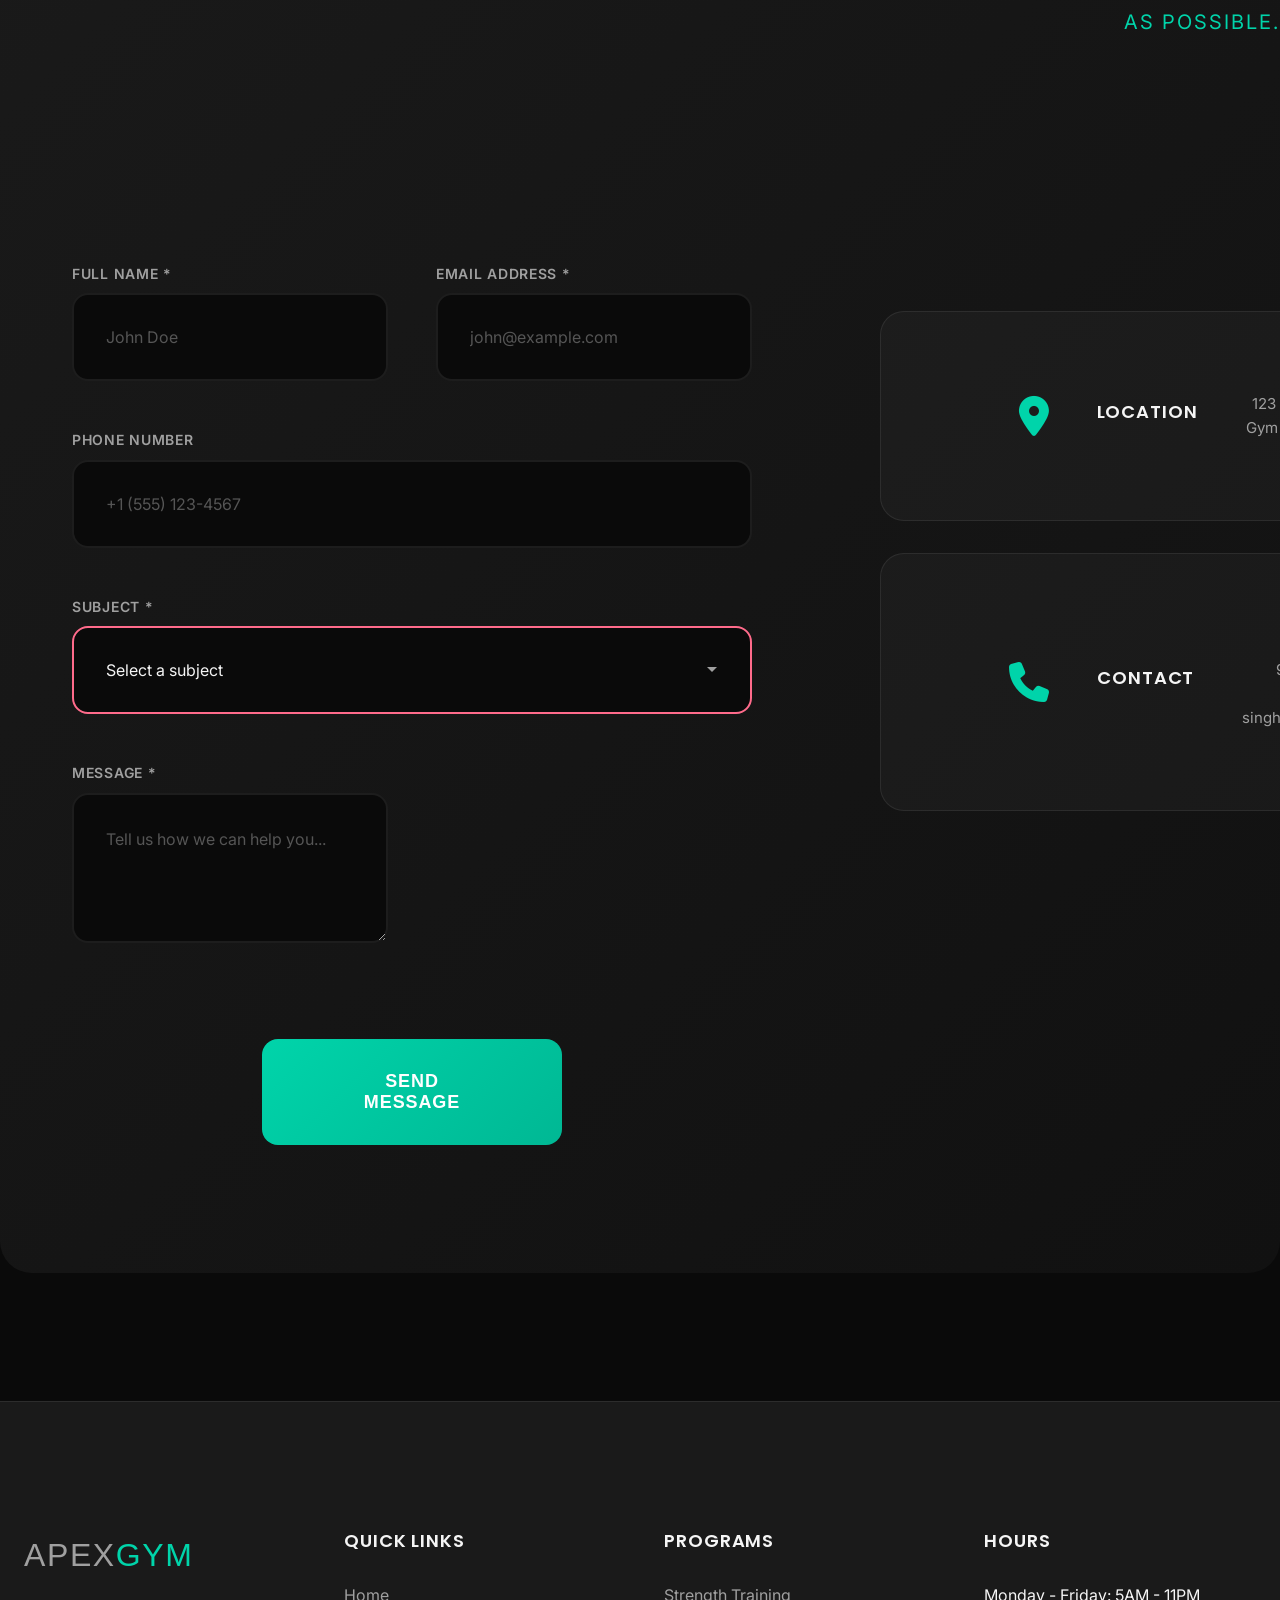
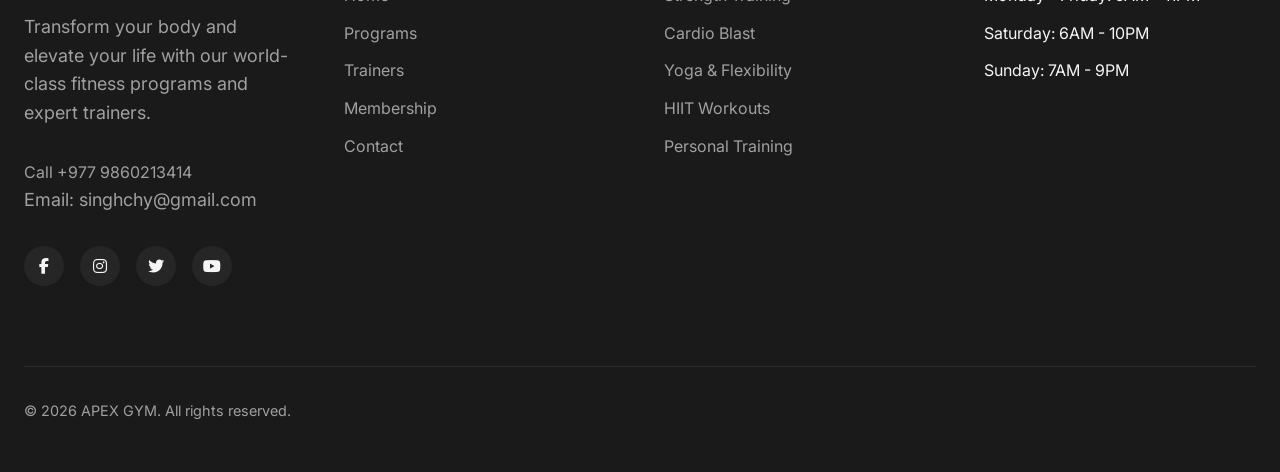
==== commit 2c445d27: "new changes in footer" ====
--- a/demos/v2.html
+++ b/demos/v2.html
@@ -1,387 +1,530 @@
-<!DOCTYPE html>
+<!doctype html>
 <html lang="en">
-<head>
-    <meta charset="UTF-8">
-    <meta name="viewport" content="width=device-width, initial-scale=1.0">
+  <head>
+    <meta charset="UTF-8" />
+    <meta name="viewport" content="width=device-width, initial-scale=1.0" />
     <title>APEX GYM | Modern Editorial Redesign</title>
-    <meta name="description" content="Demo V2 - Complete visual and functional overhaul with modern design, responsive layout, and contact form.">
-    <meta name="theme-color" content="#0A0A0A">
-    <link rel="preconnect" href="https://fonts.googleapis.com">
-    <link rel="preconnect" href="https://fonts.gstatic.com" crossorigin>
-    <link href="https://fonts.googleapis.com/css2?family=Poppins:wght@300;400;500;600;700;800&family=Inter:wght@300;400;500;600;700&display=swap" rel="stylesheet">
+    <meta
+      name="description"
+      content="Demo V2 - Complete visual and functional overhaul with modern design, responsive layout, and contact form."
+    />
+    <meta name="theme-color" content="#0A0A0A" />
+    <link rel="preconnect" href="https://fonts.googleapis.com" />
+    <link rel="preconnect" href="https://fonts.gstatic.com" crossorigin />
+    <link
+      href="https://fonts.googleapis.com/css2?family=Poppins:wght@300;400;500;600;700;800&family=Inter:wght@300;400;500;600;700&display=swap"
+      rel="stylesheet"
+    />
     <!-- Font Awesome Icons -->
-    <link rel="stylesheet" href="https://cdnjs.cloudflare.com/ajax/libs/font-awesome/6.4.0/css/all.min.css">
+    <link
+      rel="stylesheet"
+      href="https://cdnjs.cloudflare.com/ajax/libs/font-awesome/6.4.0/css/all.min.css"
+    />
     <!-- Preload critical CSS -->
-    <link rel="preload" href="../css/globals.css" as="style">
-    <link rel="preload" href="../css/layout.css" as="style">
-    <link rel="preload" href="../demos/v2/css/v2.css" as="style">
+    <link rel="preload" href="../css/globals.css" as="style" />
+    <link rel="preload" href="../css/layout.css" as="style" />
+    <link rel="preload" href="../demos/v2/css/v2.css" as="style" />
     <!-- CSS -->
-    <link rel="stylesheet" href="../css/globals.css">
-    <link rel="stylesheet" href="../css/animations.css">
-    <link rel="stylesheet" href="../css/layout.css">
-    <link rel="stylesheet" href="../css/hero.css">
-    <link rel="stylesheet" href="../css/stats.css">
-    <link rel="stylesheet" href="../css/programs.css">
-    <link rel="stylesheet" href="../css/membership.css">
-    <link rel="stylesheet" href="../css/trainers.css">
-    <link rel="stylesheet" href="../css/testimonials.css">
-    <link rel="stylesheet" href="../css/transformation.css">
-    <link rel="stylesheet" href="../css/schedule.css">
-    <link rel="stylesheet" href="../css/faq.css">
-    <link rel="stylesheet" href="../css/gallery.css">
-    <link rel="stylesheet" href="../css/cta.css">
-    <link rel="stylesheet" href="../demos/v2/css/v2.css">
-    <link rel="icon" type="image/x-icon" href="../images/favicon.ico">
-</head>
-<body data-theme="v2">
+    <link rel="stylesheet" href="../css/globals.css" />
+    <link rel="stylesheet" href="../css/animations.css" />
+    <link rel="stylesheet" href="../css/layout.css" />
+    <link rel="stylesheet" href="../css/hero.css" />
+    <link rel="stylesheet" href="../css/stats.css" />
+    <link rel="stylesheet" href="../css/programs.css" />
+    <link rel="stylesheet" href="../css/membership.css" />
+    <link rel="stylesheet" href="../css/trainers.css" />
+    <link rel="stylesheet" href="../css/testimonials.css" />
+    <link rel="stylesheet" href="../css/transformation.css" />
+    <link rel="stylesheet" href="../css/schedule.css" />
+    <link rel="stylesheet" href="../css/faq.css" />
+    <link rel="stylesheet" href="../css/gallery.css" />
+    <link rel="stylesheet" href="../css/cta.css" />
+    <link rel="stylesheet" href="../demos/v2/css/v2.css" />
+    <link rel="icon" type="image/x-icon" href="../images/favicon.ico" />
+  </head>
+  <body data-theme="v2">
     <!-- Navigation -->
     <nav class="navbar">
-        <div class="container">
-            <a href="../index.html" class="logo">APEX <span>GYM</span></a>
-            <ul class="nav-links">
-                <li><a href="#home" class="active">Home</a></li>
-                <li><a href="#programs">Programs</a></li>
-                <li><a href="#trainers">Trainers</a></li>
-                <li><a href="#membership">Membership</a></li>
-                <li><a href="#contact">Contact</a></li>
-                <li class="dropdown">
-                    <a href="#" class="dropdown-toggle">Demos <span class="arrow">▼</span></a>
-                    <div class="dropdown-menu">
-                        <a href="../index.html">Demo V1 <small>Default Dark</small></a>
-                        <a href="v2.html">Demo V2 <small>Minimal Editorial</small></a>
-                        <a href="v3.html">Demo V3 <small>Teal Wellness</small></a>
-                        <a href="v4.html">Demo V4 <small>Magazine Layout</small></a>
-                    </div>
-                </li>
-            </ul>
-            <a href="#membership" class="cta-button">Join Now</a>
-            <button class="hamburger" aria-label="Toggle menu">
-                <span></span>
-                <span></span>
-                <span></span>
-            </button>
-        </div>
+      <div class="container">
+        <a href="../index.html" class="logo">APEX <span>GYM</span></a>
+        <ul class="nav-links">
+          <li><a href="#home" class="active">Home</a></li>
+          <li><a href="#programs">Programs</a></li>
+          <li><a href="#trainers">Trainers</a></li>
+          <li><a href="#membership">Membership</a></li>
+          <li><a href="#contact">Contact</a></li>
+          <li class="dropdown">
+            <a href="#" class="dropdown-toggle"
+              >Demos <span class="arrow">▼</span></a
+            >
+            <div class="dropdown-menu">
+              <a href="../index.html">Demo V1 <small>Default Dark</small></a>
+              <a href="v2.html">Demo V2 <small>Minimal Editorial</small></a>
+              <a href="v3.html">Demo V3 <small>Teal Wellness</small></a>
+              <a href="v4.html">Demo V4 <small>Magazine Layout</small></a>
+            </div>
+          </li>
+        </ul>
+        <a href="#membership" class="cta-button">Join Now</a>
+        <button class="hamburger" aria-label="Toggle menu">
+          <span></span>
+          <span></span>
+          <span></span>
+        </button>
+      </div>
     </nav>
 
     <!-- Mobile Overlay Menu -->
     <div class="mobile-menu">
-        <div class="mobile-menu-content">
-            <a href="../index.html" class="logo">APEX <span>GYM</span></a>
-            <ul>
-                <li><a href="#home">Home</a></li>
-                <li><a href="#programs">Programs</a></li>
-                <li><a href="#trainers">Trainers</a></li>
-                <li><a href="#membership">Membership</a></li>
-                <li><a href="#contact">Contact</a></li>
-                <li><a href="../index.html">Demo V1</a></li>
-                <li><a href="v3.html">Demo V3</a></li>
-                <li><a href="v4.html">Demo V4</a></li>
-            </ul>
-            <a href="#membership" class="cta-button">Join Now</a>
-        </div>
+      <div class="mobile-menu-content">
+        <a href="../index.html" class="logo">APEX <span>GYM</span></a>
+        <ul>
+          <li><a href="#home">Home</a></li>
+          <li><a href="#programs">Programs</a></li>
+          <li><a href="#trainers">Trainers</a></li>
+          <li><a href="#membership">Membership</a></li>
+          <li><a href="#contact">Contact</a></li>
+          <li><a href="../index.html">Demo V1</a></li>
+          <li><a href="v3.html">Demo V3</a></li>
+          <li><a href="v4.html">Demo V4</a></li>
+        </ul>
+        <a href="#membership" class="cta-button">Join Now</a>
+      </div>
     </div>
 
     <main>
-        <!-- Hero Section -->
-        <section id="home" class="hero section-padding" data-theme="v2">
-            <div class="hero-background" data-theme="v2">
-                <video autoplay muted loop playsinline>
-                    <source src="../demos/v2/assets/workout.mp4" type="video/mp4">
-                </video>
-                <div class="video-overlay"></div>
-            </div>
-            <div class="container">
-                <div class="hero-content" data-theme="v2">
-                    <span class="hero-badge">NEW YEAR, NEW YOU</span>
-                    <h1 class="hero-title" data-theme="v2">Transform Your Body,<br>Elevate Your Life</h1>
-                    <p>Join the fitness revolution with world-class trainers, cutting-edge equipment, and a community that pushes you to be your best self.</p>
-                    <div class="hero-cta">
-                        <a href="#membership" class="btn btn-primary">Start Your Journey</a>
-                        <a href="#programs" class="btn btn-secondary">Explore Programs</a>
-                    </div>
+      <!-- Hero Section -->
+      <section id="home" class="hero section-padding" data-theme="v2">
+        <div class="hero-background" data-theme="v2">
+          <video autoplay muted loop playsinline>
+            <source src="../demos/v2/assets/workout.mp4" type="video/mp4" />
+          </video>
+          <div class="video-overlay"></div>
+        </div>
+        <div class="container">
+          <div class="hero-content" data-theme="v2">
+            <span class="hero-badge">NEW YEAR, NEW YOU</span>
+            <h1 class="hero-title" data-theme="v2">
+              Transform Your Body,<br />Elevate Your Life
+            </h1>
+            <p>
+              Join the fitness revolution with world-class trainers,
+              cutting-edge equipment, and a community that pushes you to be your
+              best self.
+            </p>
+            <div class="hero-cta">
+              <a href="#membership" class="btn btn-primary"
+                >Start Your Journey</a
+              >
+              <a href="#programs" class="btn btn-secondary">Explore Programs</a>
+            </div>
+          </div>
+        </div>
+      </section>
+
+      <!-- Stats Section -->
+      <section class="stats section-padding" data-theme="v2">
+        <div class="container">
+          <div class="stats-grid" data-theme="v2">
+            <div class="stat-card" data-theme="v2">
+              <div class="stat-number" data-theme="v2" data-count="5000">0</div>
+              <p>Active Members</p>
+            </div>
+            <div class="stat-card" data-theme="v2">
+              <div class="stat-number" data-theme="v2" data-count="50">0</div>
+              <p>Expert Trainers</p>
+            </div>
+            <div class="stat-card" data-theme="v2">
+              <div class="stat-number" data-theme="v2" data-count="100">0</div>
+              <p>Weekly Classes</p>
+            </div>
+            <div class="stat-card" data-theme="v2">
+              <div class="stat-number" data-theme="v2" data-count="15">0</div>
+              <p>Years Experience</p>
+            </div>
+          </div>
+        </div>
+      </section>
+
+      <!-- Programs Section -->
+      <section id="programs" class="programs section-padding">
+        <div class="container">
+          <h2 class="section-title reveal">OUR PROGRAMS</h2>
+          <p class="section-subtitle reveal">
+            Choose from our diverse range of programs designed to help you
+            achieve your fitness goals.
+          </p>
+          <div class="programs-grid grid-4">
+            <div class="program-card" data-theme="v2">
+              <img
+                src="../images/programs/program-1.jpg"
+                alt="Strength Training"
+                class="program-image"
+                data-theme="v2"
+                loading="lazy"
+              />
+              <div class="program-content" data-theme="v2">
+                <h3 class="program-title" data-theme="v2">Strength Training</h3>
+                <p>
+                  Build muscle and increase power with our comprehensive
+                  strength programs.
+                </p>
+                <span class="program-price" data-theme="v2">$99/mo</span>
+                <a href="#" class="program-cta">Learn More →</a>
+              </div>
+            </div>
+            <div class="program-card" data-theme="v2">
+              <img
+                src="../images/programs/program-2.jpg"
+                alt="Cardio Blast"
+                class="program-image"
+                data-theme="v2"
+                loading="lazy"
+              />
+              <div class="program-content" data-theme="v2">
+                <h3 class="program-title" data-theme="v2">Cardio Blast</h3>
+                <p>
+                  High-intensity cardio sessions to burn fat and improve
+                  endurance.
+                </p>
+                <span class="program-price" data-theme="v2">$79/mo</span>
+                <a href="#" class="program-cta">Learn More →</a>
+              </div>
+            </div>
+            <div class="program-card" data-theme="v2">
+              <img
+                src="../images/programs/program-3.jpg"
+                alt="Yoga & Flexibility"
+                class="program-image"
+                data-theme="v2"
+                loading="lazy"
+              />
+              <div class="program-content" data-theme="v2">
+                <h3 class="program-title" data-theme="v2">
+                  Yoga & Flexibility
+                </h3>
+                <p>
+                  Improve flexibility, balance, and mindfulness through yoga
+                  practices.
+                </p>
+                <span class="program-price" data-theme="v2">$69/mo</span>
+                <a href="#" class="program-cta">Learn More →</a>
+              </div>
+            </div>
+            <div class="program-card" data-theme="v2">
+              <img
+                src="../images/programs/program-4.jpg"
+                alt="HIIT Workouts"
+                class="program-image"
+                data-theme="v2"
+                loading="lazy"
+              />
+              <div class="program-content" data-theme="v2">
+                <h3 class="program-title" data-theme="v2">HIIT Workouts</h3>
+                <p>
+                  Maximum results in minimum time with high-intensity interval
+                  training.
+                </p>
+                <span class="program-price" data-theme="v2">$89/mo</span>
+                <a href="#" class="program-cta">Learn More →</a>
+              </div>
+            </div>
+          </div>
+        </div>
+      </section>
+
+      <!-- Trainers Section -->
+      <section id="trainers" class="trainers section-padding">
+        <div class="container">
+          <h2 class="section-title reveal">OUR TEAM</h2>
+          <p class="section-subtitle reveal">
+            Work with certified professionals dedicated to helping you reach
+            your fitness goals.
+          </p>
+          <div class="trainers-grid grid-4">
+            <div class="trainer-card">
+              <img
+                src="../images/trainers/trainer-1.jpg"
+                alt="Sarah Johnson"
+                class="trainer-image"
+                loading="lazy"
+              />
+              <div class="trainer-info">
+                <h3>Sarah Johnson</h3>
+                <p class="trainer-specialty">Strength & Conditioning</p>
+                <div class="trainer-social">
+                  <a href="#" aria-label="Instagram"
+                    ><i class="fab fa-instagram"></i
+                  ></a>
+                  <a href="#" aria-label="LinkedIn"
+                    ><i class="fab fa-linkedin"></i
+                  ></a>
                 </div>
-            </div>
-        </section>
-
-        <!-- Stats Section -->
-        <section class="stats section-padding" data-theme="v2">
-            <div class="container">
-                <div class="stats-grid" data-theme="v2">
-                    <div class="stat-card" data-theme="v2">
-                        <div class="stat-number" data-theme="v2" data-count="5000">0</div>
-                        <p>Active Members</p>
-                    </div>
-                    <div class="stat-card" data-theme="v2">
-                        <div class="stat-number" data-theme="v2" data-count="50">0</div>
-                        <p>Expert Trainers</p>
-                    </div>
-                    <div class="stat-card" data-theme="v2">
-                        <div class="stat-number" data-theme="v2" data-count="100">0</div>
-                        <p>Weekly Classes</p>
-                    </div>
-                    <div class="stat-card" data-theme="v2">
-                        <div class="stat-number" data-theme="v2" data-count="15">0</div>
-                        <p>Years Experience</p>
-                    </div>
+              </div>
+            </div>
+            <div class="trainer-card">
+              <img
+                src="../images/trainers/trainer-2.jpg"
+                alt="Mike Chen"
+                class="trainer-image"
+                loading="lazy"
+              />
+              <div class="trainer-info">
+                <h3>Mike Chen</h3>
+                <p class="trainer-specialty">HIIT & Cardio</p>
+                <div class="trainer-social">
+                  <a href="#" aria-label="Instagram"
+                    ><i class="fab fa-instagram"></i
+                  ></a>
+                  <a href="#" aria-label="LinkedIn"
+                    ><i class="fab fa-linkedin"></i
+                  ></a>
                 </div>
-            </div>
-        </section>
-
-        <!-- Programs Section -->
-        <section id="programs" class="programs section-padding">
-            <div class="container">
-                <h2 class="section-title reveal">OUR PROGRAMS</h2>
-                <p class="section-subtitle reveal">Choose from our diverse range of programs designed to help you achieve your fitness goals.</p>
-                <div class="programs-grid grid-4">
-                    <div class="program-card" data-theme="v2">
-                        <img src="../images/programs/program-1.jpg" alt="Strength Training" class="program-image" data-theme="v2" loading="lazy">
-                        <div class="program-content" data-theme="v2">
-                            <h3 class="program-title" data-theme="v2">Strength Training</h3>
-                            <p>Build muscle and increase power with our comprehensive strength programs.</p>
-                            <span class="program-price" data-theme="v2">$99/mo</span>
-                            <a href="#" class="program-cta">Learn More →</a>
-                        </div>
-                    </div>
-                    <div class="program-card" data-theme="v2">
-                        <img src="../images/programs/program-2.jpg" alt="Cardio Blast" class="program-image" data-theme="v2" loading="lazy">
-                        <div class="program-content" data-theme="v2">
-                            <h3 class="program-title" data-theme="v2">Cardio Blast</h3>
-                            <p>High-intensity cardio sessions to burn fat and improve endurance.</p>
-                            <span class="program-price" data-theme="v2">$79/mo</span>
-                            <a href="#" class="program-cta">Learn More →</a>
-                        </div>
-                    </div>
-                    <div class="program-card" data-theme="v2">
-                        <img src="../images/programs/program-3.jpg" alt="Yoga & Flexibility" class="program-image" data-theme="v2" loading="lazy">
-                        <div class="program-content" data-theme="v2">
-                            <h3 class="program-title" data-theme="v2">Yoga & Flexibility</h3>
-                            <p>Improve flexibility, balance, and mindfulness through yoga practices.</p>
-                            <span class="program-price" data-theme="v2">$69/mo</span>
-                            <a href="#" class="program-cta">Learn More →</a>
-                        </div>
-                    </div>
-                    <div class="program-card" data-theme="v2">
-                        <img src="../images/programs/program-4.jpg" alt="HIIT Workouts" class="program-image" data-theme="v2" loading="lazy">
-                        <div class="program-content" data-theme="v2">
-                            <h3 class="program-title" data-theme="v2">HIIT Workouts</h3>
-                            <p>Maximum results in minimum time with high-intensity interval training.</p>
-                            <span class="program-price" data-theme="v2">$89/mo</span>
-                            <a href="#" class="program-cta">Learn More →</a>
-                        </div>
-                    </div>
+              </div>
+            </div>
+            <div class="trainer-card">
+              <img
+                src="../images/trainers/trainer-3.jpg"
+                alt="Emily Davis"
+                class="trainer-image"
+                loading="lazy"
+              />
+              <div class="trainer-info">
+                <h3>Emily Davis</h3>
+                <p class="trainer-specialty">Yoga & Pilates</p>
+                <div class="trainer-social">
+                  <a href="#" aria-label="Instagram"
+                    ><i class="fab fa-instagram"></i
+                  ></a>
+                  <a href="#" aria-label="LinkedIn"
+                    ><i class="fab fa-linkedin"></i
+                  ></a>
                 </div>
-            </div>
-        </section>
-
-        <!-- Trainers Section -->
-        <section id="trainers" class="trainers section-padding">
-            <div class="container">
-                <h2 class="section-title reveal">OUR TEAM</h2>
-                <p class="section-subtitle reveal">Work with certified professionals dedicated to helping you reach your fitness goals.</p>
-                <div class="trainers-grid grid-4">
-                    <div class="trainer-card">
-                        <img src="../images/trainers/trainer-1.jpg" alt="Sarah Johnson" class="trainer-image" loading="lazy">
-                        <div class="trainer-info">
-                            <h3>Sarah Johnson</h3>
-                            <p class="trainer-specialty">Strength & Conditioning</p>
-                            <div class="trainer-social">
-                                <a href="#" aria-label="Instagram"><i class="fab fa-instagram"></i></a>
-                                <a href="#" aria-label="LinkedIn"><i class="fab fa-linkedin"></i></a>
-                            </div>
-                        </div>
-                    </div>
-                    <div class="trainer-card">
-                        <img src="../images/trainers/trainer-2.jpg" alt="Mike Chen" class="trainer-image" loading="lazy">
-                        <div class="trainer-info">
-                            <h3>Mike Chen</h3>
-                            <p class="trainer-specialty">HIIT & Cardio</p>
-                            <div class="trainer-social">
-                                <a href="#" aria-label="Instagram"><i class="fab fa-instagram"></i></a>
-                                <a href="#" aria-label="LinkedIn"><i class="fab fa-linkedin"></i></a>
-                            </div>
-                        </div>
-                    </div>
-                    <div class="trainer-card">
-                        <img src="../images/trainers/trainer-3.jpg" alt="Emily Davis" class="trainer-image" loading="lazy">
-                        <div class="trainer-info">
-                            <h3>Emily Davis</h3>
-                            <p class="trainer-specialty">Yoga & Pilates</p>
-                            <div class="trainer-social">
-                                <a href="#" aria-label="Instagram"><i class="fab fa-instagram"></i></a>
-                                <a href="#" aria-label="LinkedIn"><i class="fab fa-linkedin"></i></a>
-                            </div>
-                        </div>
-                    </div>
-                    <div class="trainer-card">
-                        <img src="../images/trainers/trainer-4.jpg" alt="James Wilson" class="trainer-image" loading="lazy">
-                        <div class="trainer-info">
-                            <h3>James Wilson</h3>
-                            <p class="trainer-specialty">Personal Training</p>
-                            <div class="trainer-social">
-                                <a href="#" aria-label="Instagram"><i class="fab fa-instagram"></i></a>
-                                <a href="#" aria-label="LinkedIn"><i class="fab fa-linkedin"></i></a>
-                            </div>
-                        </div>
-                    </div>
+              </div>
+            </div>
+            <div class="trainer-card">
+              <img
+                src="../images/trainers/trainer-4.jpg"
+                alt="James Wilson"
+                class="trainer-image"
+                loading="lazy"
+              />
+              <div class="trainer-info">
+                <h3>James Wilson</h3>
+                <p class="trainer-specialty">Personal Training</p>
+                <div class="trainer-social">
+                  <a href="#" aria-label="Instagram"
+                    ><i class="fab fa-instagram"></i
+                  ></a>
+                  <a href="#" aria-label="LinkedIn"
+                    ><i class="fab fa-linkedin"></i
+                  ></a>
                 </div>
-            </div>
-        </section>
-
-        <!-- Membership Section -->
-        <section id="membership" class="membership section-padding">
-            <div class="container">
-                <h2 class="section-title reveal">PRICING</h2>
-                <p class="section-subtitle reveal">Choose the perfect plan that fits your fitness journey and budget.</p>
-                <div class="membership-grid grid-3">
-                    <div class="membership-card">
-                        <h3>Basic</h3>
-                        <div class="price">$49<span>/mo</span></div>
-                        <ul class="features">
-                            <li><i class="fas fa-check"></i> Access to gym equipment</li>
-                            <li><i class="fas fa-check"></i> Locker room access</li>
-                            <li><i class="fas fa-check"></i> Free parking</li>
-                            <li><i class="fas fa-times"></i> Group classes</li>
-                            <li><i class="fas fa-times"></i> Personal trainer</li>
-                        </ul>
-                        <a href="#" class="cta-button">Choose Plan</a>
-                    </div>
-                    <div class="membership-card featured">
-                        <div class="badge">Most Popular</div>
-                        <h3>Premium</h3>
-                        <div class="price">$99<span>/mo</span></div>
-                        <ul class="features">
-                            <li><i class="fas fa-check"></i> All Basic features</li>
-                            <li><i class="fas fa-check"></i> Unlimited group classes</li>
-                            <li><i class="fas fa-check"></i> Sauna & steam room</li>
-                            <li><i class="fas fa-check"></i> Nutrition guidance</li>
-                            <li><i class="fas fa-times"></i> Personal trainer</li>
-                        </ul>
-                        <a href="#" class="cta-button primary">Choose Plan</a>
-                    </div>
-                    <div class="membership-card">
-                        <h3>Elite</h3>
-                        <div class="price">$199<span>/mo</span></div>
-                        <ul class="features">
-                            <li><i class="fas fa-check"></i> All Premium features</li>
-                            <li><i class="fas fa-check"></i> 12 personal training sessions</li>
-                            <li><i class="fas fa-check"></i> Priority booking</li>
-                            <li><i class="fas fa-check"></i> Exclusive workshops</li>
-                            <li><i class="fas fa-check"></i> Meal planning</li>
-                        </ul>
-                        <a href="#" class="cta-button">Choose Plan</a>
-                    </div>
-                </div>
-            </div>
-        </section>
-
-        <!-- Contact Section -->
-        <section id="contact" class="contact-section">
-            <div class="container">
-                <div class="contact-container">
-                    <h2 class="section-title reveal">GET IN TOUCH</h2>
-                    <p class="section-subtitle reveal">Have questions? We'd love to hear from you. Send us a message and we'll respond as soon as possible.</p>
-                    <form class="contact-form" id="contactForm">
-                        <div class="form-group">
-                            <label for="name" class="form-label">Full Name *</label>
-                            <input type="text" id="name" name="name" class="form-input" placeholder="John Doe" required>
-                        </div>
-                        <div class="form-group">
-                            <label for="email" class="form-label">Email Address *</label>
-                            <input type="email" id="email" name="email" class="form-input" placeholder="john@example.com" required>
-                        </div>
-                        <div class="form-group">
-                            <label for="phone" class="form-label">Phone Number</label>
-                            <input type="tel" id="phone" name="phone" class="form-input" placeholder="+1 (555) 123-4567">
-                        </div>
-                        <div class="form-group">
-                            <label for="subject" class="form-label">Subject *</label>
-                            <select id="subject" name="subject" class="form-input" required>
-                                <option value="">Select a subject</option>
-                                <option value="membership">Membership Inquiry</option>
-                                <option value="training">Personal Training</option>
-                                <option value="classes">Group Classes</option>
-                                <option value="general">General Question</option>
-                            </select>
-                        </div>
-                        <div class="form-group">
-                            <label for="message" class="form-label">Message *</label>
-                            <textarea id="message" name="message" class="form-textarea" placeholder="Tell us how we can help you..." required></textarea>
-                        </div>
-                        <button type="submit" class="submit-btn">Send Message</button>
-                        <div class="confirmation-message" id="confirmationMessage">
-                            <i class="fas fa-check-circle"></i>
-                            <p>Thank you for your message! We'll get back to you within 24 hours.</p>
-                        </div>
-                    </form>
-                    <div class="contact-info">
-                        <div class="contact-info-item">
-                            <i class="fas fa-map-marker-alt contact-info-icon"></i>
-                            <h4>Location</h4>
-                            <p>123 Fitness Street<br>Gym City, GC 12345</p>
-                        </div>
-                        <div class="contact-info-item">
-                            <i class="fas fa-phone contact-info-icon"></i>
-                            <h4>Phone</h4>
-                            <p>+1 (555) 123-4567<br>+1 (555) 987-6543</p>
-                        </div>
-                        <div class="contact-info-item">
-                            <i class="fas fa-envelope contact-info-icon"></i>
-                            <h4>Email</h4>
-                            <p>info@apexgym.com<br>support@apexgym.com</p>
-                        </div>
-                    </div>
-                </div>
-            </div>
-        </section>
+              </div>
+            </div>
+          </div>
+        </div>
+      </section>
+
+      <!-- Membership Section -->
+      <section id="membership" class="membership section-padding">
+        <div class="container">
+          <h2 class="section-title reveal">PRICING</h2>
+          <p class="section-subtitle reveal">
+            Choose the perfect plan that fits your fitness journey and budget.
+          </p>
+          <div class="membership-grid grid-3">
+            <div class="membership-card">
+              <h3>Basic</h3>
+              <div class="price">$49<span>/mo</span></div>
+              <ul class="features">
+                <li><i class="fas fa-check"></i> Access to gym equipment</li>
+                <li><i class="fas fa-check"></i> Locker room access</li>
+                <li><i class="fas fa-check"></i> Free parking</li>
+                <li><i class="fas fa-times"></i> Group classes</li>
+                <li><i class="fas fa-times"></i> Personal trainer</li>
+              </ul>
+              <a href="#" class="cta-button">Choose Plan</a>
+            </div>
+            <div class="membership-card featured">
+              <div class="badge">Most Popular</div>
+              <h3>Premium</h3>
+              <div class="price">$99<span>/mo</span></div>
+              <ul class="features">
+                <li><i class="fas fa-check"></i> All Basic features</li>
+                <li><i class="fas fa-check"></i> Unlimited group classes</li>
+                <li><i class="fas fa-check"></i> Sauna & steam room</li>
+                <li><i class="fas fa-check"></i> Nutrition guidance</li>
+                <li><i class="fas fa-times"></i> Personal trainer</li>
+              </ul>
+              <a href="#" class="cta-button primary">Choose Plan</a>
+            </div>
+            <div class="membership-card">
+              <h3>Elite</h3>
+              <div class="price">$199<span>/mo</span></div>
+              <ul class="features">
+                <li><i class="fas fa-check"></i> All Premium features</li>
+                <li>
+                  <i class="fas fa-check"></i> 12 personal training sessions
+                </li>
+                <li><i class="fas fa-check"></i> Priority booking</li>
+                <li><i class="fas fa-check"></i> Exclusive workshops</li>
+                <li><i class="fas fa-check"></i> Meal planning</li>
+              </ul>
+              <a href="#" class="cta-button">Choose Plan</a>
+            </div>
+          </div>
+        </div>
+      </section>
+
+      <!-- Contact Section -->
+      <section id="contact" class="contact-section">
+        <div class="container">
+          <div class="contact-container">
+            <h2 class="section-title reveal">GET IN TOUCH</h2>
+            <p class="section-subtitle reveal">
+              Have questions? We'd love to hear from you. Send us a message and
+              we'll respond as soon as possible.
+            </p>
+            <form class="contact-form" id="contactForm">
+              <div class="form-group">
+                <label for="name" class="form-label">Full Name *</label>
+                <input
+                  type="text"
+                  id="name"
+                  name="name"
+                  class="form-input"
+                  placeholder="John Doe"
+                  required
+                />
+              </div>
+              <div class="form-group">
+                <label for="email" class="form-label">Email Address *</label>
+                <input
+                  type="email"
+                  id="email"
+                  name="email"
+                  class="form-input"
+                  placeholder="john@example.com"
+                  required
+                />
+              </div>
+              <div class="form-group">
+                <label for="phone" class="form-label">Phone Number</label>
+                <input
+                  type="tel"
+                  id="phone"
+                  name="phone"
+                  class="form-input"
+                  placeholder="+1 (555) 123-4567"
+                />
+              </div>
+              <div class="form-group">
+                <label for="subject" class="form-label">Subject *</label>
+                <select id="subject" name="subject" class="form-input" required>
+                  <option value="">Select a subject</option>
+                  <option value="membership">Membership Inquiry</option>
+                  <option value="training">Personal Training</option>
+                  <option value="classes">Group Classes</option>
+                  <option value="general">General Question</option>
+                </select>
+              </div>
+              <div class="form-group">
+                <label for="message" class="form-label">Message *</label>
+                <textarea
+                  id="message"
+                  name="message"
+                  class="form-textarea"
+                  placeholder="Tell us how we can help you..."
+                  required
+                ></textarea>
+              </div>
+              <button type="submit" class="submit-btn">Send Message</button>
+              <div class="confirmation-message" id="confirmationMessage">
+                <i class="fas fa-check-circle"></i>
+                <p>
+                  Thank you for your message! We'll get back to you within 24
+                  hours.
+                </p>
+              </div>
+            </form>
+            <div class="contact-info">
+              <div class="contact-info-item">
+                <i class="fas fa-map-marker-alt contact-info-icon"></i>
+                <h4>Location</h4>
+                <p>123 Fitness Street<br />Gym City, GC 12345</p>
+              </div>
+              <div class="contact-info-item">
+                <i class="fas fa-phone contact-info-icon"></i>
+                <h4>Contact</h4>
+                <p>Call +977 9860213414<br />Email: singhchy@gmail.com</p>
+              </div>
+            </div>
+          </div>
+        </div>
+      </section>
     </main>
 
     <!-- Footer -->
     <footer class="footer">
-        <div class="container">
-            <div class="footer-content grid-4">
-                <div class="footer-section">
-                    <a href="#" class="logo">APEX<span>GYM</span></a>
-                    <p>Transform your body and elevate your life with our world-class fitness programs and expert trainers.</p>
-                    <div class="social-links">
-                        <a href="#" aria-label="Facebook"><i class="fab fa-facebook-f"></i></a>
-                        <a href="#" aria-label="Instagram"><i class="fab fa-instagram"></i></a>
-                        <a href="#" aria-label="Twitter"><i class="fab fa-twitter"></i></a>
-                        <a href="#" aria-label="YouTube"><i class="fab fa-youtube"></i></a>
-                    </div>
-                </div>
-                <div class="footer-section">
-                    <h4>Quick Links</h4>
-                    <ul>
-                        <li><a href="#home">Home</a></li>
-                        <li><a href="#programs">Programs</a></li>
-                        <li><a href="#trainers">Trainers</a></li>
-                        <li><a href="#membership">Membership</a></li>
-                        <li><a href="#contact">Contact</a></li>
-                    </ul>
-                </div>
-                <div class="footer-section">
-                    <h4>Programs</h4>
-                    <ul>
-                        <li><a href="#">Strength Training</a></li>
-                        <li><a href="#">Cardio Blast</a></li>
-                        <li><a href="#">Yoga & Flexibility</a></li>
-                        <li><a href="#">HIIT Workouts</a></li>
-                        <li><a href="#">Personal Training</a></li>
-                    </ul>
-                </div>
-                <div class="footer-section">
-                    <h4>Hours</h4>
-                    <ul>
-                        <li>Monday - Friday: 5AM - 11PM</li>
-                        <li>Saturday: 6AM - 10PM</li>
-                        <li>Sunday: 7AM - 9PM</li>
-                    </ul>
-                </div>
-            </div>
-            <div class="footer-bottom">
-                <p>&copy; 2026 APEX GYM. All rights reserved.</p>
-            </div>
-        </div>
+      <div class="container">
+        <div class="footer-content grid-4">
+          <div class="footer-section">
+            <a href="#" class="logo">APEX<span>GYM</span></a>
+            <p>
+              Transform your body and elevate your life with our world-class
+              fitness programs and expert trainers.
+            </p>
+            <a href="tel:+9779860213414">Call +977 9860213414</a>
+            <p>Email: singhchy@gmail.com</p>
+            <div class="social-links">
+              <a href="#" aria-label="Facebook"
+                ><i class="fab fa-facebook-f"></i
+              ></a>
+              <a href="#" aria-label="Instagram"
+                ><i class="fab fa-instagram"></i
+              ></a>
+              <a href="#" aria-label="Twitter"
+                ><i class="fab fa-twitter"></i
+              ></a>
+              <a href="#" aria-label="YouTube"
+                ><i class="fab fa-youtube"></i
+              ></a>
+            </div>
+          </div>
+          <div class="footer-section">
+            <h4>Quick Links</h4>
+            <ul>
+              <li><a href="#home">Home</a></li>
+              <li><a href="#programs">Programs</a></li>
+              <li><a href="#trainers">Trainers</a></li>
+              <li><a href="#membership">Membership</a></li>
+              <li><a href="#contact">Contact</a></li>
+            </ul>
+          </div>
+          <div class="footer-section">
+            <h4>Programs</h4>
+            <ul>
+              <li><a href="#">Strength Training</a></li>
+              <li><a href="#">Cardio Blast</a></li>
+              <li><a href="#">Yoga & Flexibility</a></li>
+              <li><a href="#">HIIT Workouts</a></li>
+              <li><a href="#">Personal Training</a></li>
+            </ul>
+          </div>
+          <div class="footer-section">
+            <h4>Hours</h4>
+            <ul>
+              <li>Monday - Friday: 5AM - 11PM</li>
+              <li>Saturday: 6AM - 10PM</li>
+              <li>Sunday: 7AM - 9PM</li>
+            </ul>
+          </div>
+        </div>
+        <div class="footer-bottom">
+          <p>&copy; 2026 APEX GYM. All rights reserved.</p>
+        </div>
+      </div>
     </footer>
 
     <!-- JavaScript -->
@@ -390,5 +533,5 @@
     <script src="../js/countup.js"></script>
     <script src="../js/observer.js"></script>
     <script src="../demos/v2/js/v2.js"></script>
-</body>
+  </body>
 </html>
--- a/demos/v2/css/v2.css
+++ b/demos/v2/css/v2.css
@@ -192,7 +192,8 @@
     background-clip: text;
     color: var(--color-primary);
     margin-bottom: var(--space-md);
-    animation: fadeIn 1s ease;
+    opacity: 1;
+    animation: fadeIn 1s ease forwards;
     text-shadow: 0 2px 20px rgba(0, 212, 170, 0.3);
 }
 
@@ -242,6 +243,12 @@
 @keyframes fadeIn {
     from { opacity: 0; transform: translateY(20px); }
     to { opacity: 1; transform: translateY(0); }
+}
+
+/* Override base hero-title styles for v2 theme */
+.hero[data-theme="v2"] .hero-title {
+    opacity: 1 !important;
+    animation: fadeIn 1s ease forwards !important;
 }
 
 /* ===== STATS SECTION ===== */
--- a/css/programs.css
+++ b/css/programs.css
@@ -1,204 +1,208 @@
 /* Programs Section */
 .programs {
-    background-color: var(--color-matte-black);
-    padding: var(--space-xl) 0;
-    overflow: hidden;
+  background-color: var(--color-matte-black);
+  padding: var(--space-xl) 0;
+  overflow: hidden;
 }
 
 .programs-track {
-    display: flex;
-    gap: 2rem;
-    overflow-x: auto;
-    overflow-y: hidden;
-    padding: 2rem 0;
-    scrollbar-width: thin;
-    scrollbar-color: var(--color-neon-lime) transparent;
-    scroll-snap-type: x mandatory;
-    -webkit-overflow-scrolling: touch;
+  display: flex;
+  gap: 2rem;
+  overflow-x: auto;
+  overflow-y: hidden;
+  padding: 2rem 0;
+  scrollbar-width: thin;
+  scrollbar-color: var(--color-neon-lime) transparent;
+  scroll-snap-type: x mandatory;
+  -webkit-overflow-scrolling: touch;
 }
 
 .programs-track::-webkit-scrollbar {
-    height: 6px;
+  height: 6px;
 }
 
 .programs-track::-webkit-scrollbar-track {
-    background: transparent;
+  background: transparent;
 }
 
 .programs-track::-webkit-scrollbar-thumb {
-    background-color: var(--color-neon-lime);
-    border-radius: 3px;
+  background-color: var(--color-neon-lime);
+  border-radius: 3px;
 }
 
 .program-card {
-    flex: 0 0 300px;
-    scroll-snap-align: start;
-    background-color: var(--color-graphite);
-    border-radius: var(--radius-lg);
-    overflow: hidden;
-    position: relative;
-    transition: transform var(--transition-base), box-shadow var(--transition-base);
-    cursor: pointer;
+  flex: 0 0 300px;
+  scroll-snap-align: start;
+  background-color: var(--color-graphite);
+  border-radius: var(--radius-lg);
+  overflow: hidden;
+  position: relative;
+  transition:
+    transform var(--transition-base),
+    box-shadow var(--transition-base);
+  cursor: pointer;
 }
 
 .program-card:hover,
 .program-card:focus-within {
-    transform: translateY(-10px);
-    box-shadow: var(--shadow-lg);
+  transform: translateY(-10px);
+  box-shadow: var(--shadow-lg);
 }
 
 .program-image {
-    width: 100%;
-    max-width: 100%;
-    height: 200px;
-    object-fit: cover;
-    filter: brightness(0.7);
-    transition: transform var(--transition-slow), filter var(--transition-base);
-    display: block;
+  width: 100%;
+  max-width: 100%;
+  height: 200px;
+  object-fit: cover;
+  filter: brightness(0.7);
+  transition:
+    transform var(--transition-slow),
+    filter var(--transition-base);
+  display: block;
 }
 
 .program-card:hover .program-image {
-    transform: scale(1.05);
-    filter: brightness(0.9) sepia(0.3) hue-rotate(10deg);
+  transform: scale(1.05);
+  filter: brightness(0.9) sepia(0.3) hue-rotate(10deg);
 }
 
 .program-image-container {
-    position: relative;
-    overflow: hidden;
+  position: relative;
+  overflow: hidden;
 }
 
 .program-badge {
-    position: absolute;
-    top: 1rem;
-    left: 1rem;
-    background-color: var(--color-neon-lime);
-    color: var(--color-matte-black);
-    font-family: var(--font-label);
-    font-size: 0.75rem;
-    text-transform: uppercase;
-    letter-spacing: 0.1em;
-    padding: 0.25rem 0.75rem;
-    border-radius: var(--radius-xl);
-    z-index: 2;
+  position: absolute;
+  top: 1rem;
+  left: 1rem;
+  background-color: var(--color-neon-lime);
+  color: var(--color-matte-black);
+  font-family: var(--font-label);
+  font-size: 0.75rem;
+  text-transform: uppercase;
+  letter-spacing: 0.1em;
+  padding: 0.25rem 0.75rem;
+  border-radius: var(--radius-xl);
+  z-index: 2;
 }
 
 .program-content {
-    padding: 1.5rem;
+  padding: 1.5rem;
 }
 
 .program-title {
-    font-family: var(--font-display);
-    font-size: 1.75rem;
-    color: var(--color-white);
-    margin-bottom: 0.5rem;
+  font-family: var(--font-display);
+  font-size: 1.75rem;
+  color: var(--color-white);
+  margin-bottom: 0.5rem;
 }
 
 .program-description {
-    color: var(--color-soft-gray);
-    font-size: 0.95rem;
-    margin-bottom: 1rem;
-    line-height: 1.5;
+  color: var(--color-soft-gray);
+  font-size: 0.95rem;
+  margin-bottom: 1rem;
+  line-height: 1.5;
 }
 
 .program-meta {
-    display: flex;
-    justify-content: space-between;
-    color: var(--color-soft-gray);
-    font-size: 0.875rem;
-    margin-bottom: 1.5rem;
-    padding-bottom: 1rem;
-    border-bottom: 1px solid rgba(255, 255, 255, 0.1);
+  display: flex;
+  justify-content: space-between;
+  color: var(--color-soft-gray);
+  font-size: 0.875rem;
+  margin-bottom: 1.5rem;
+  padding-bottom: 1rem;
+  border-bottom: 1px solid rgba(255, 255, 255, 0.1);
 }
 
 .program-cta {
-    display: inline-flex;
-    align-items: center;
-    gap: 0.5rem;
-    color: var(--color-neon-lime);
-    font-family: var(--font-label);
-    font-weight: 600;
-    text-transform: uppercase;
-    letter-spacing: 0.05em;
-    text-decoration: none;
-    transition: gap var(--transition-fast);
+  display: inline-flex;
+  align-items: center;
+  gap: 0.5rem;
+  color: var(--color-neon-lime);
+  font-family: var(--font-label);
+  font-weight: 600;
+  text-transform: uppercase;
+  letter-spacing: 0.05em;
+  text-decoration: none;
+  transition: gap var(--transition-fast);
 }
 
 .program-cta:hover,
 .program-cta:focus-visible {
-    gap: 1rem;
-    outline: 2px solid var(--color-neon-lime);
-    outline-offset: 4px;
-    border-radius: var(--radius-sm);
+  gap: 1rem;
+  outline: 2px solid var(--color-neon-lime);
+  outline-offset: 4px;
+  border-radius: var(--radius-sm);
 }
 
 .program-cta svg {
-    width: 16px;
-    height: 16px;
-    transition: transform var(--transition-fast);
+  width: 16px;
+  height: 16px;
+  transition: transform var(--transition-fast);
 }
 
 .program-cta:hover svg {
-    transform: translateX(4px);
+  transform: translateX(4px);
 }
 
 /* Asymmetric Grid Variant */
 .programs-grid.asymmetric {
-    display: grid;
-    grid-template-columns: repeat(auto-fill, minmax(280px, 1fr));
-    gap: 2rem;
-    overflow: visible;
+  display: grid;
+  grid-template-columns: repeat(auto-fill, minmax(280px, 1fr));
+  gap: 2rem;
+  overflow: visible;
 }
 
 .programs-grid.asymmetric .program-card {
-    flex: none;
-    width: 100%;
+  flex: none;
+  width: 100%;
 }
 
 .programs-grid.asymmetric .program-card:nth-child(3n) {
-    transform: translateY(20px);
+  transform: none;
 }
 
 .programs-grid.asymmetric .program-card:nth-child(5n) {
-    transform: translateY(-20px);
+  transform: translateY(-20px);
 }
 
 /* Responsive */
 @media (max-width: 1024px) {
-    .programs-track {
-        gap: 1.5rem;
-    }
-
-    .program-card {
-        flex: 0 0 280px;
-    }
+  .programs-track {
+    gap: 1.5rem;
+  }
+
+  .program-card {
+    flex: 0 0 280px;
+  }
 }
 
 @media (max-width: 768px) {
-    .programs-track {
-        gap: 1rem;
-        padding: 1.5rem 0;
-    }
-
-    .program-card {
-        flex: 0 0 260px;
-    }
-
-    .program-title {
-        font-size: 1.5rem;
-    }
-
-    .programs-grid.asymmetric .program-card:nth-child(3n),
-    .programs-grid.asymmetric .program-card:nth-child(5n) {
-        transform: none;
-    }
+  .programs-track {
+    gap: 1rem;
+    padding: 1.5rem 0;
+  }
+
+  .program-card {
+    flex: 0 0 260px;
+  }
+
+  .program-title {
+    font-size: 1.5rem;
+  }
+
+  .programs-grid.asymmetric .program-card:nth-child(3n),
+  .programs-grid.asymmetric .program-card:nth-child(5n) {
+    transform: none;
+  }
 }
 
 @media (max-width: 480px) {
-    .programs-track {
-        gap: 1rem;
-    }
-
-    .program-card {
-        flex: 0 0 240px;
-    }
-}+  .programs-track {
+    gap: 1rem;
+  }
+
+  .program-card {
+    flex: 0 0 240px;
+  }
+}
--- a/css/trainers.css
+++ b/css/trainers.css
@@ -25,7 +25,7 @@
 
 .trainer-image {
     width: 100%;
-    height: 300px;
+    height: 210px;
     object-fit: cover;
     filter: brightness(0.8);
     transition: transform var(--transition-slow), filter var(--transition-base);
--- a/css/gallery.css
+++ b/css/gallery.css
@@ -6,8 +6,8 @@
 
 .masonry {
     display: grid;
-    grid-template-columns: repeat(auto-fill, minmax(250px, 1fr));
-    grid-auto-rows: 200px;
+    grid-template-columns: repeat(auto-fill, minmax(175px, 1fr));
+    grid-auto-rows: 140px;
     grid-gap: 1.5rem;
     grid-auto-flow: dense;
 }
--- a/demos/v2/css/v2.css
+++ b/demos/v2/css/v2.css
@@ -192,7 +192,8 @@
     background-clip: text;
     color: var(--color-primary);
     margin-bottom: var(--space-md);
-    animation: fadeIn 1s ease;
+    opacity: 1;
+    animation: fadeIn 1s ease forwards;
     text-shadow: 0 2px 20px rgba(0, 212, 170, 0.3);
 }
 
@@ -242,6 +243,12 @@
 @keyframes fadeIn {
     from { opacity: 0; transform: translateY(20px); }
     to { opacity: 1; transform: translateY(0); }
+}
+
+/* Override base hero-title styles for v2 theme */
+.hero[data-theme="v2"] .hero-title {
+    opacity: 1 !important;
+    animation: fadeIn 1s ease forwards !important;
 }
 
 /* ===== STATS SECTION ===== */
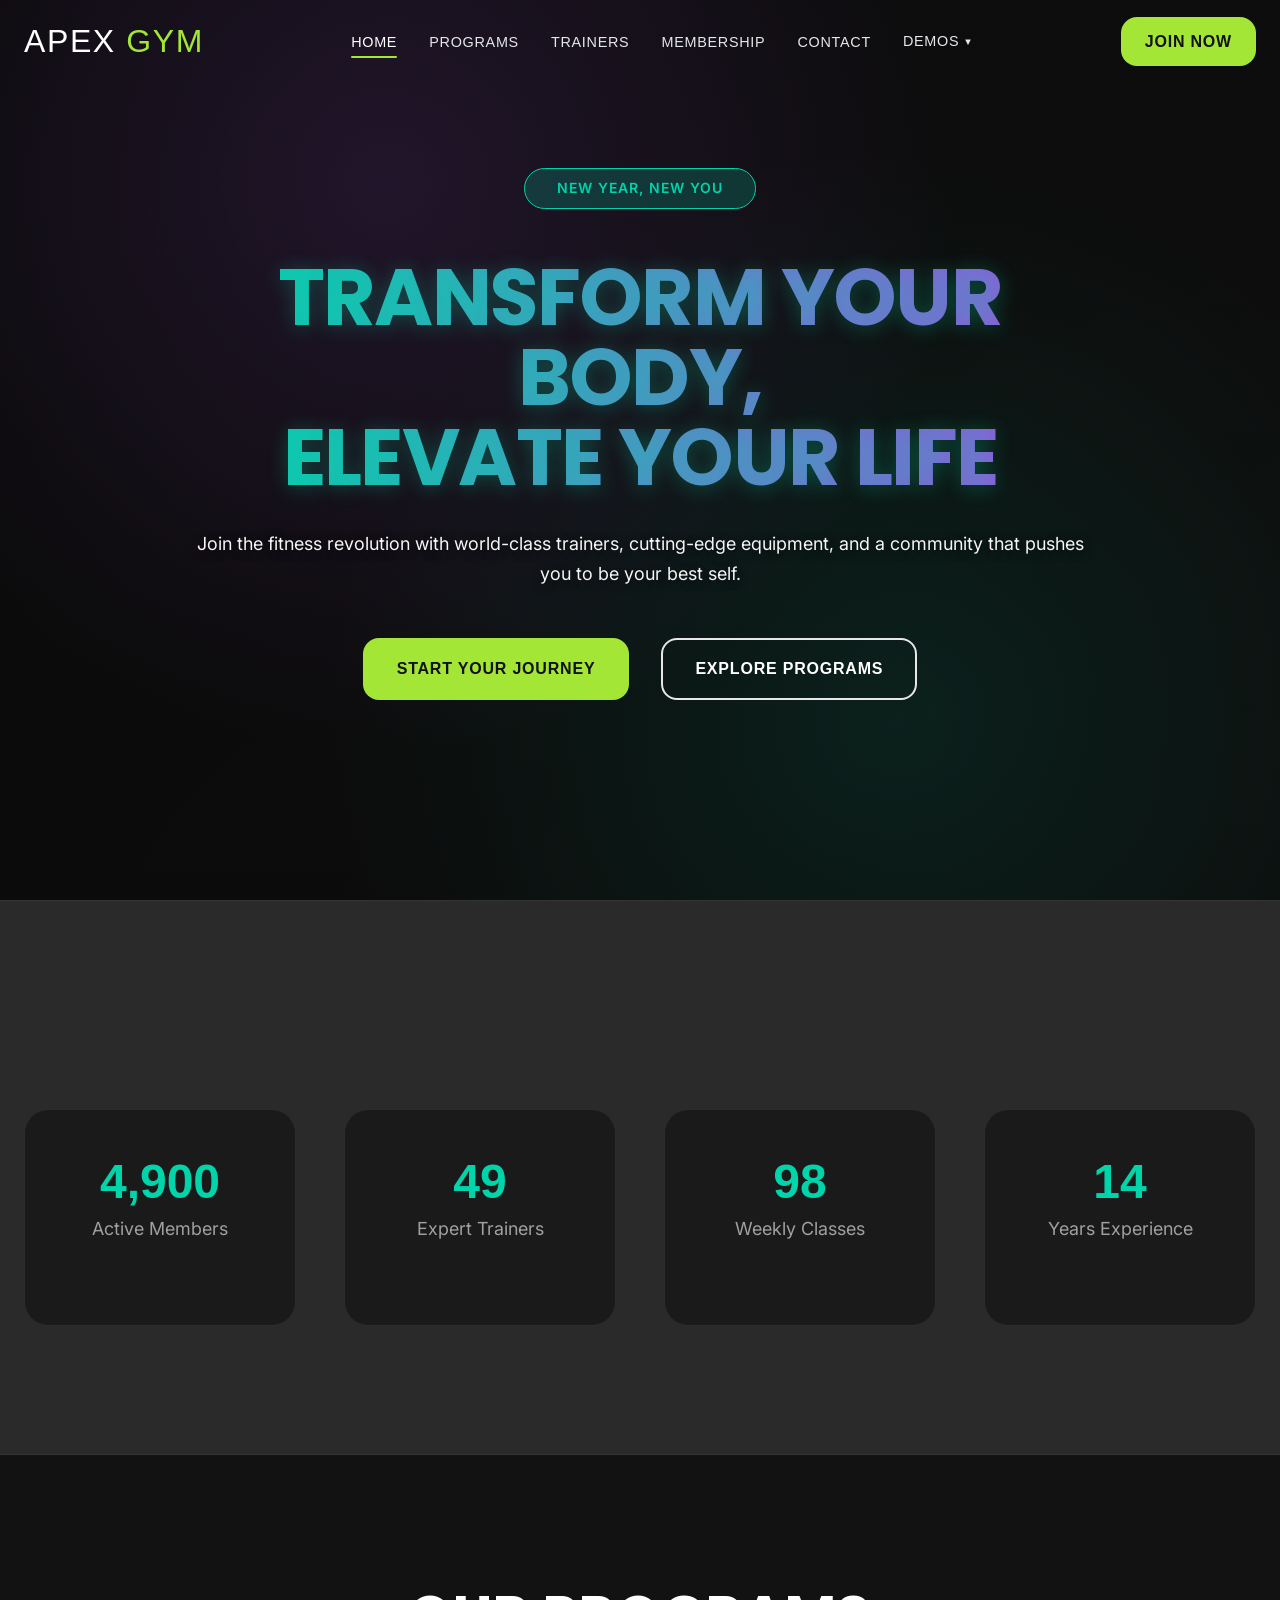
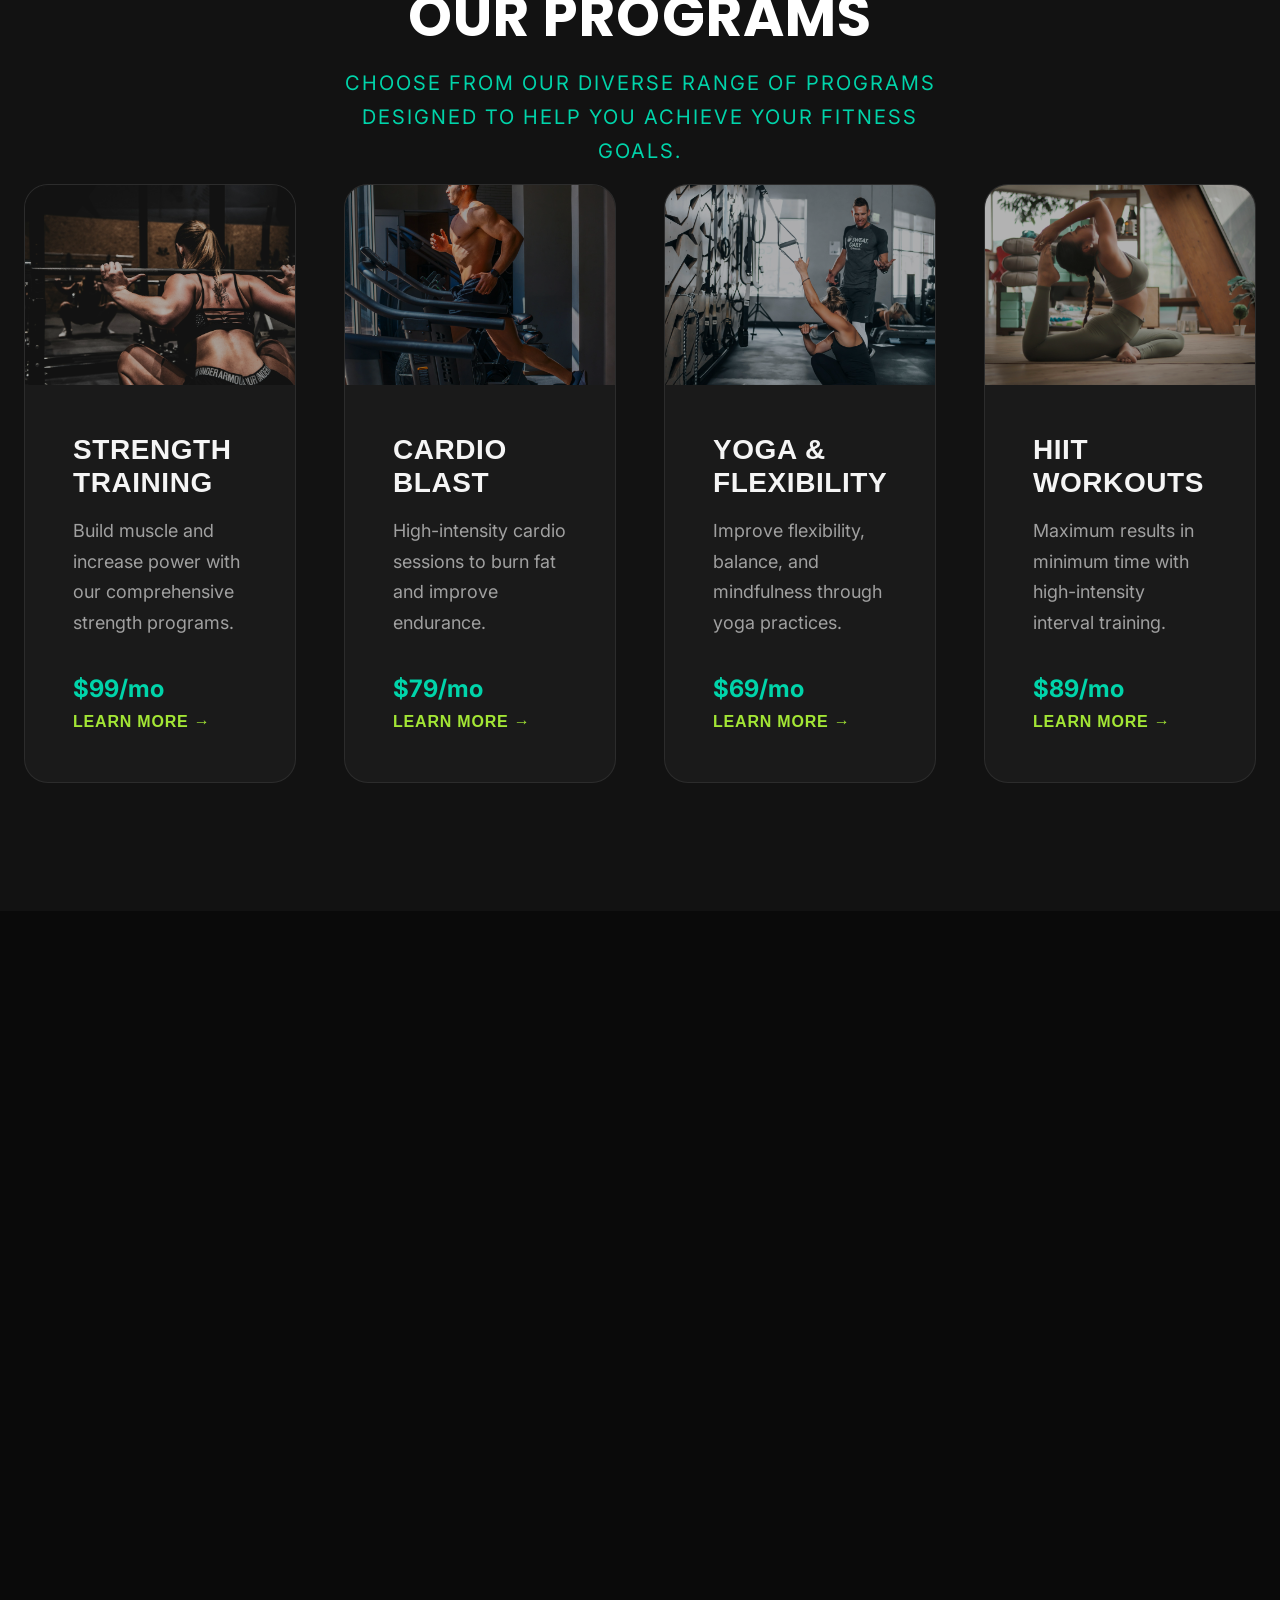
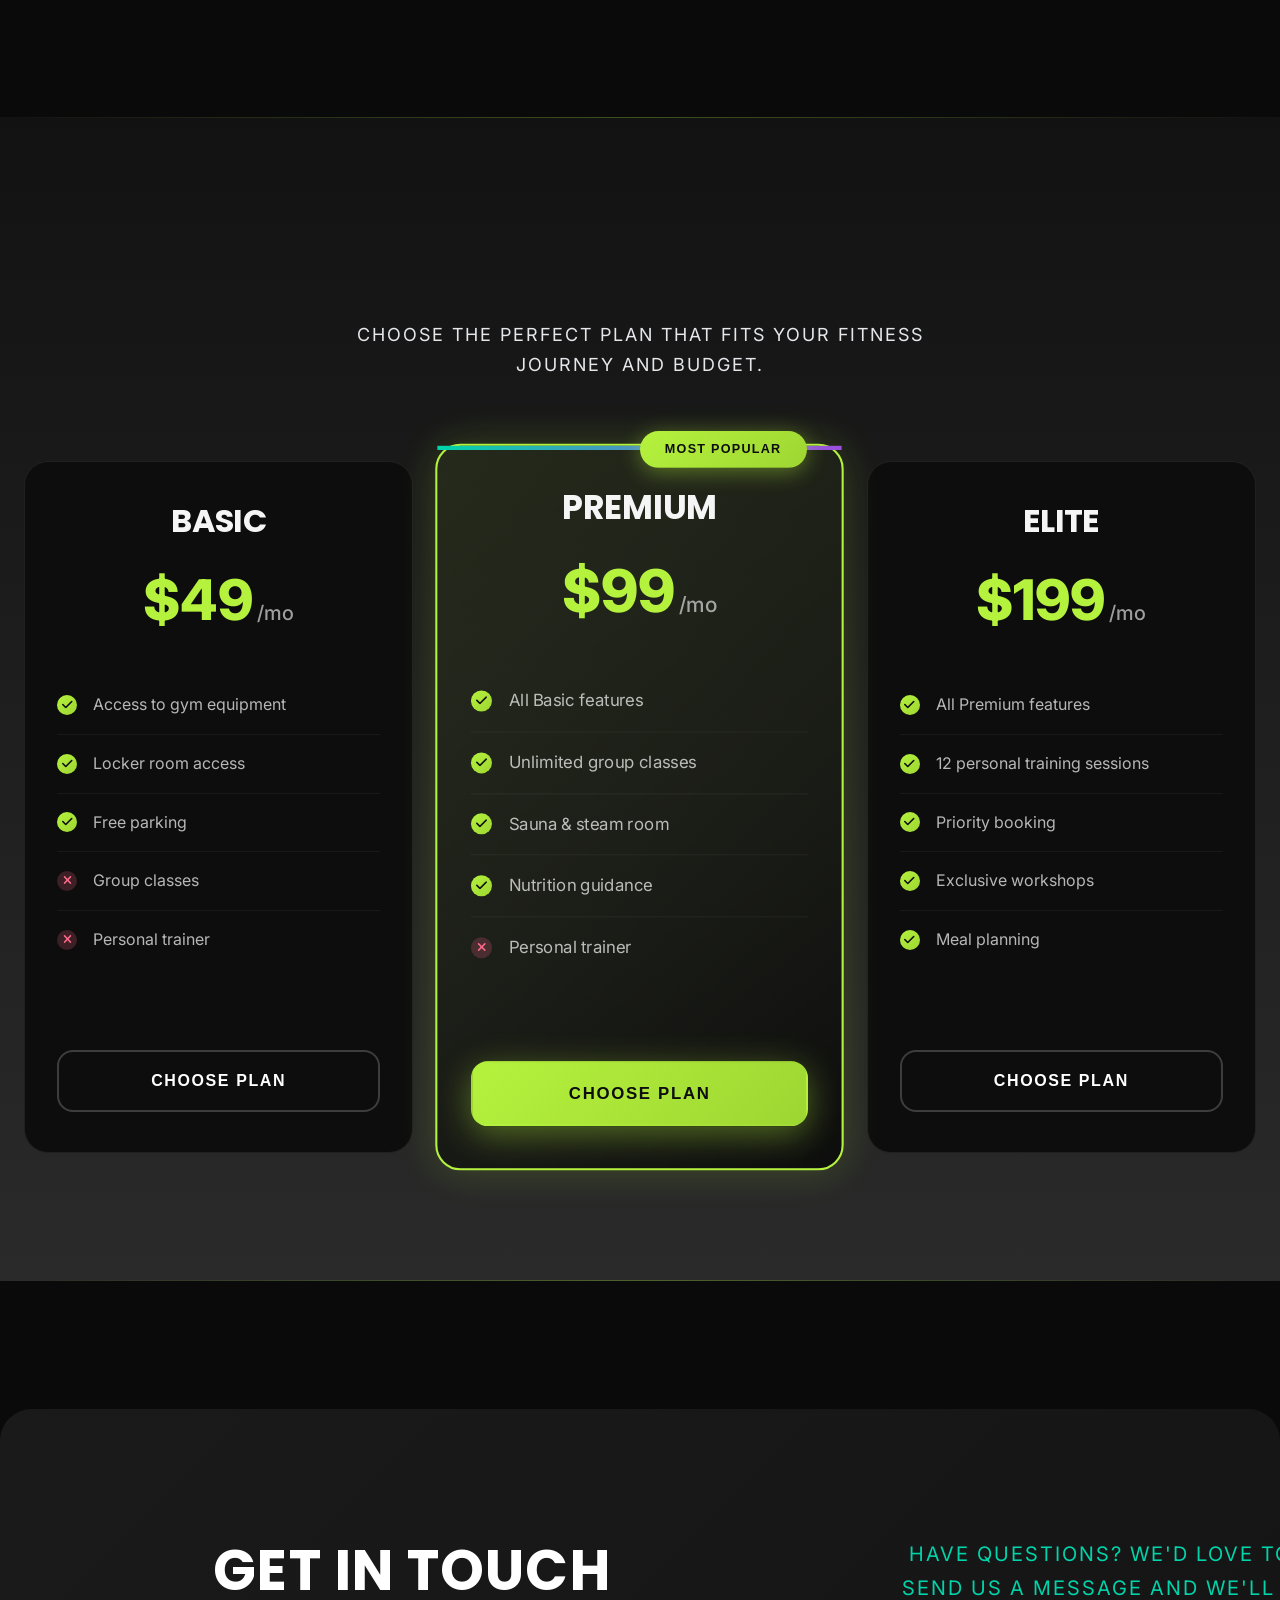
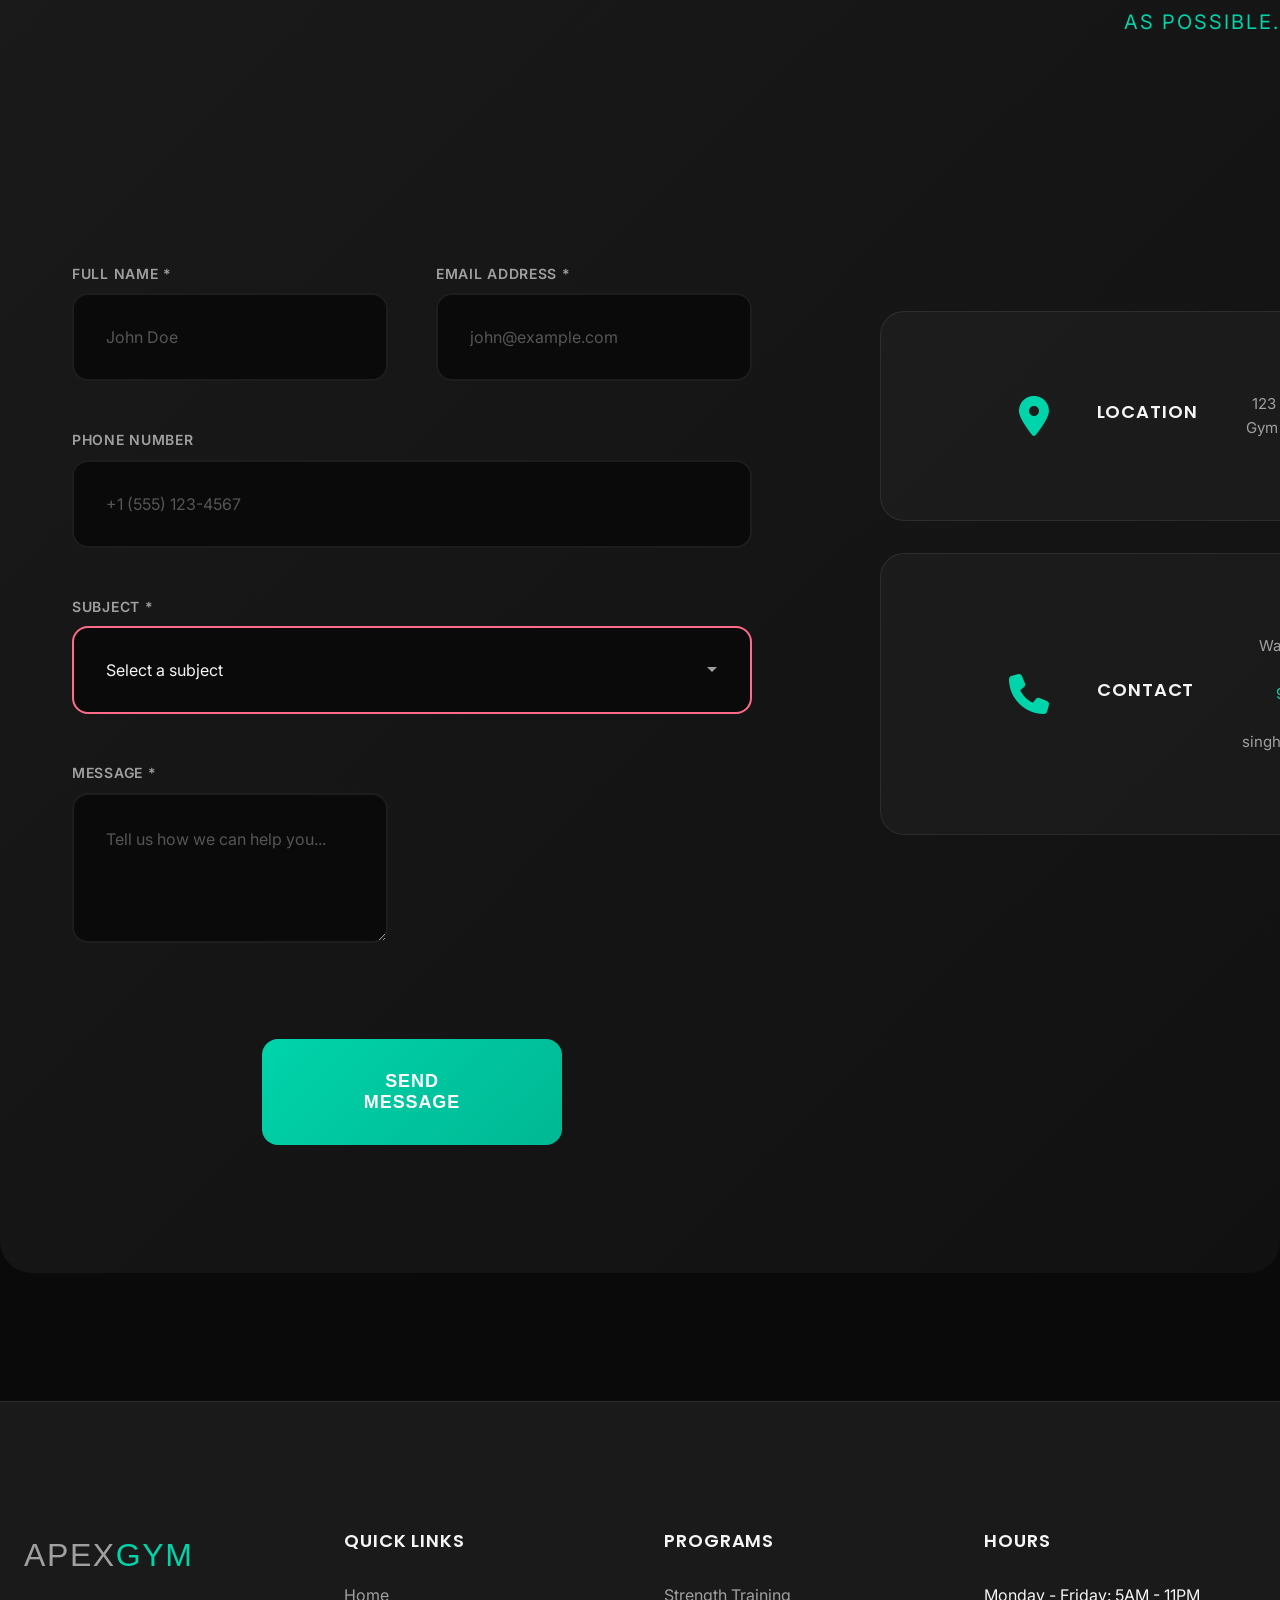
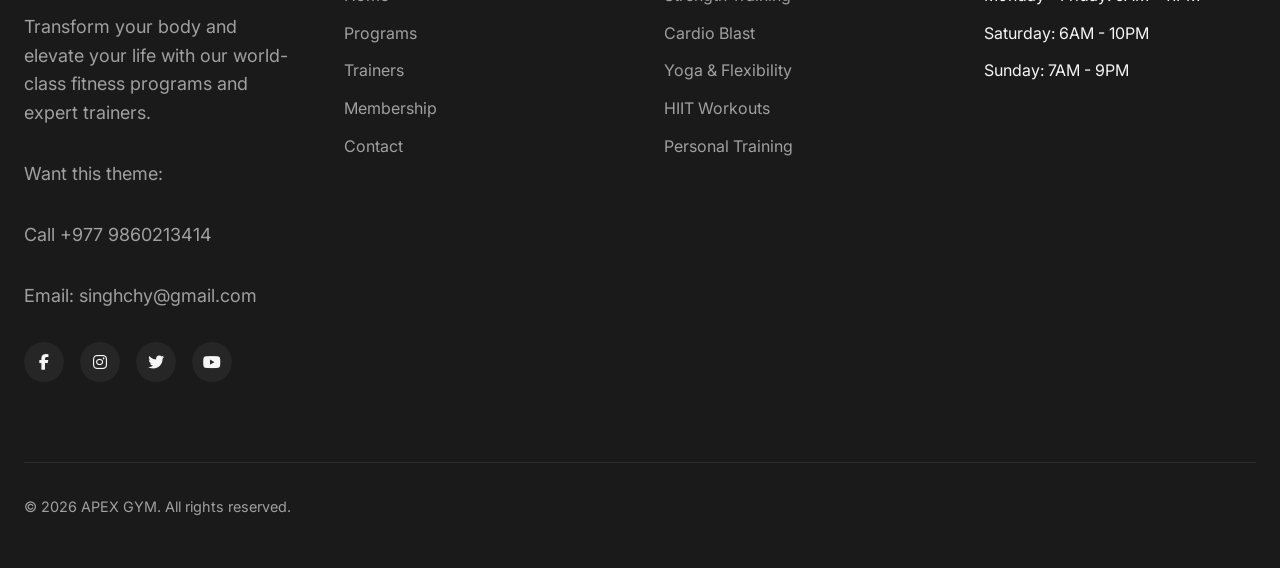
==== commit f2e1e6ed: "new fixes in v3 with navbar resolved" ====
--- a/demos/v2.html
+++ b/demos/v2.html
@@ -457,7 +457,9 @@
               <div class="contact-info-item">
                 <i class="fas fa-phone contact-info-icon"></i>
                 <h4>Contact</h4>
-                <p>Call +977 9860213414<br />Email: singhchy@gmail.com</p>
+                <p>Want this theme:<br/>
+<a href="tel:+9779860213414">Call +977 9860213414</a><br/>
+Email: singhchy@gmail.com</p>
               </div>
             </div>
           </div>
@@ -475,8 +477,9 @@
               Transform your body and elevate your life with our world-class
               fitness programs and expert trainers.
             </p>
-            <a href="tel:+9779860213414">Call +977 9860213414</a>
-            <p>Email: singhchy@gmail.com</p>
+            <p style="font-size: 1.125rem;">Want this theme:</p>
+<p style="font-size: 1.125rem;"><a href="tel:+9779860213414">Call +977 9860213414</a></p>
+<p style="font-size: 1.125rem;">Email: singhchy@gmail.com</p>
             <div class="social-links">
               <a href="#" aria-label="Facebook"
                 ><i class="fab fa-facebook-f"></i
